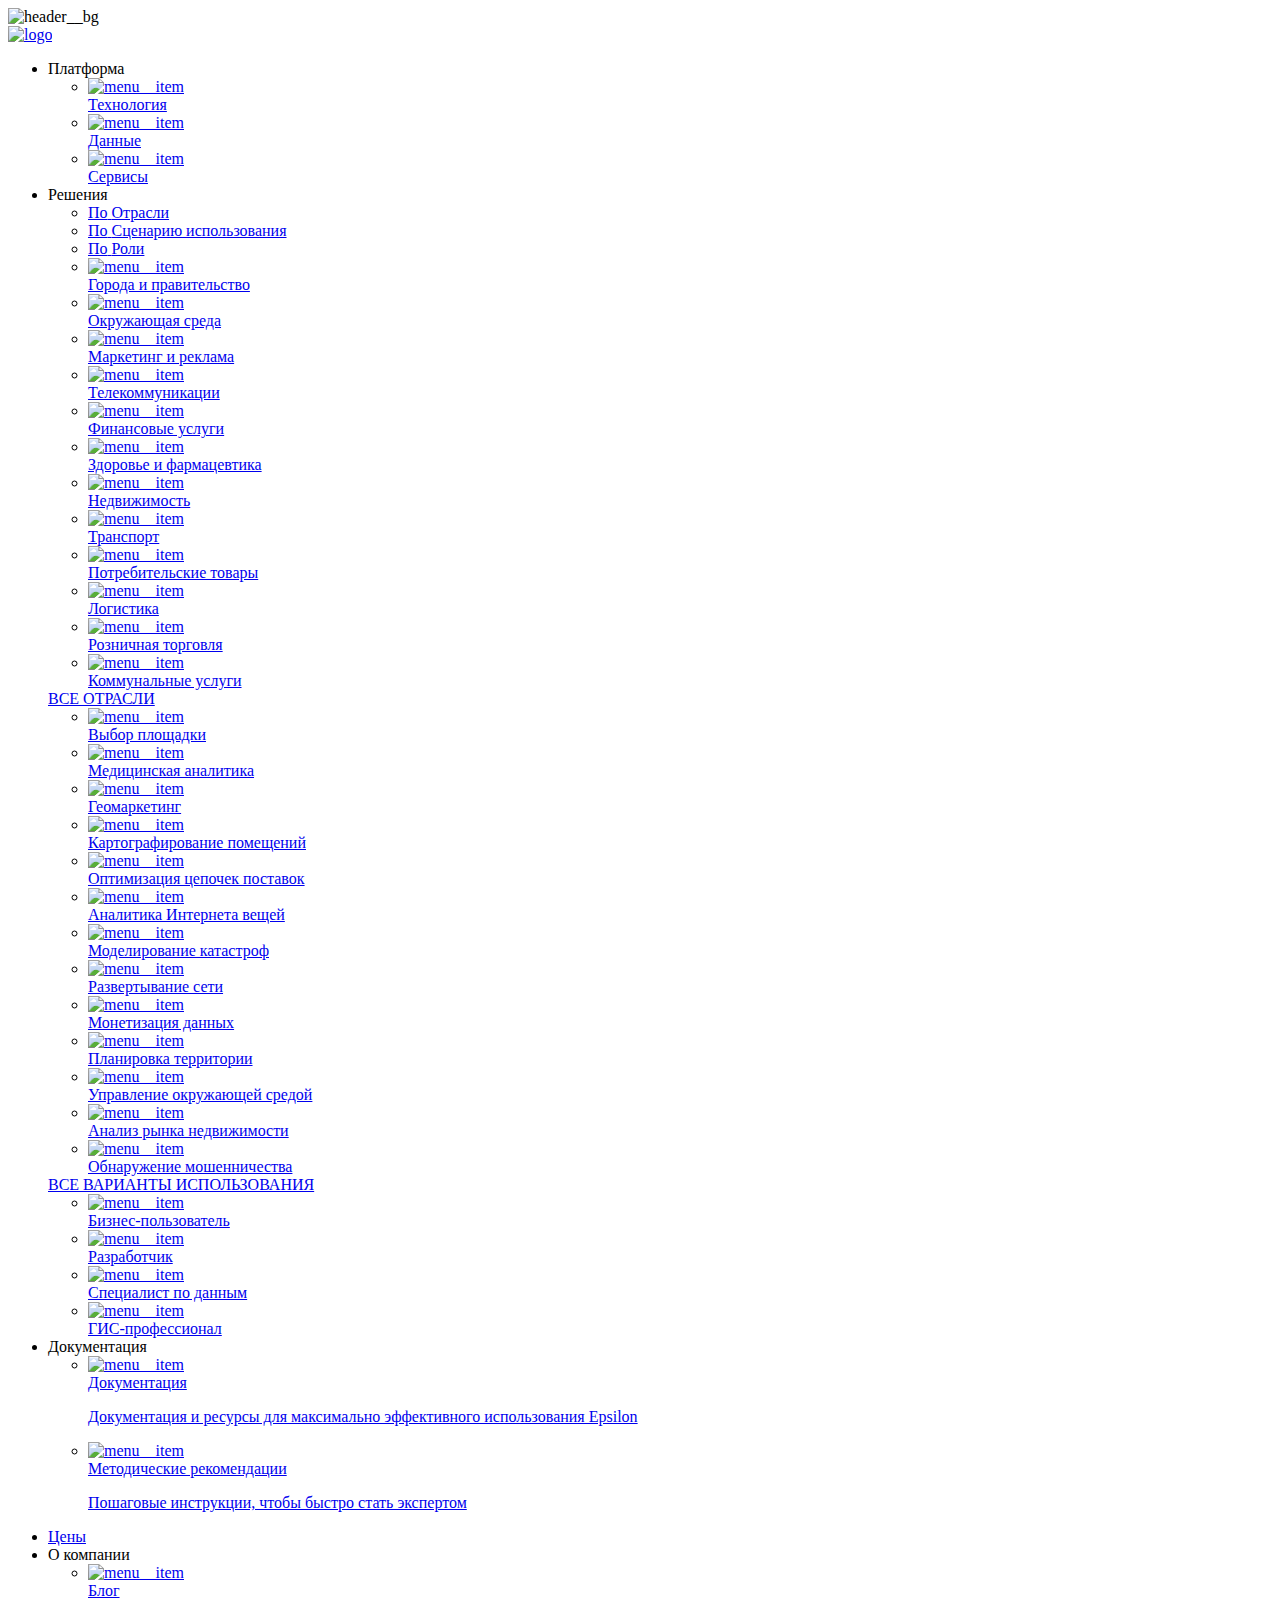
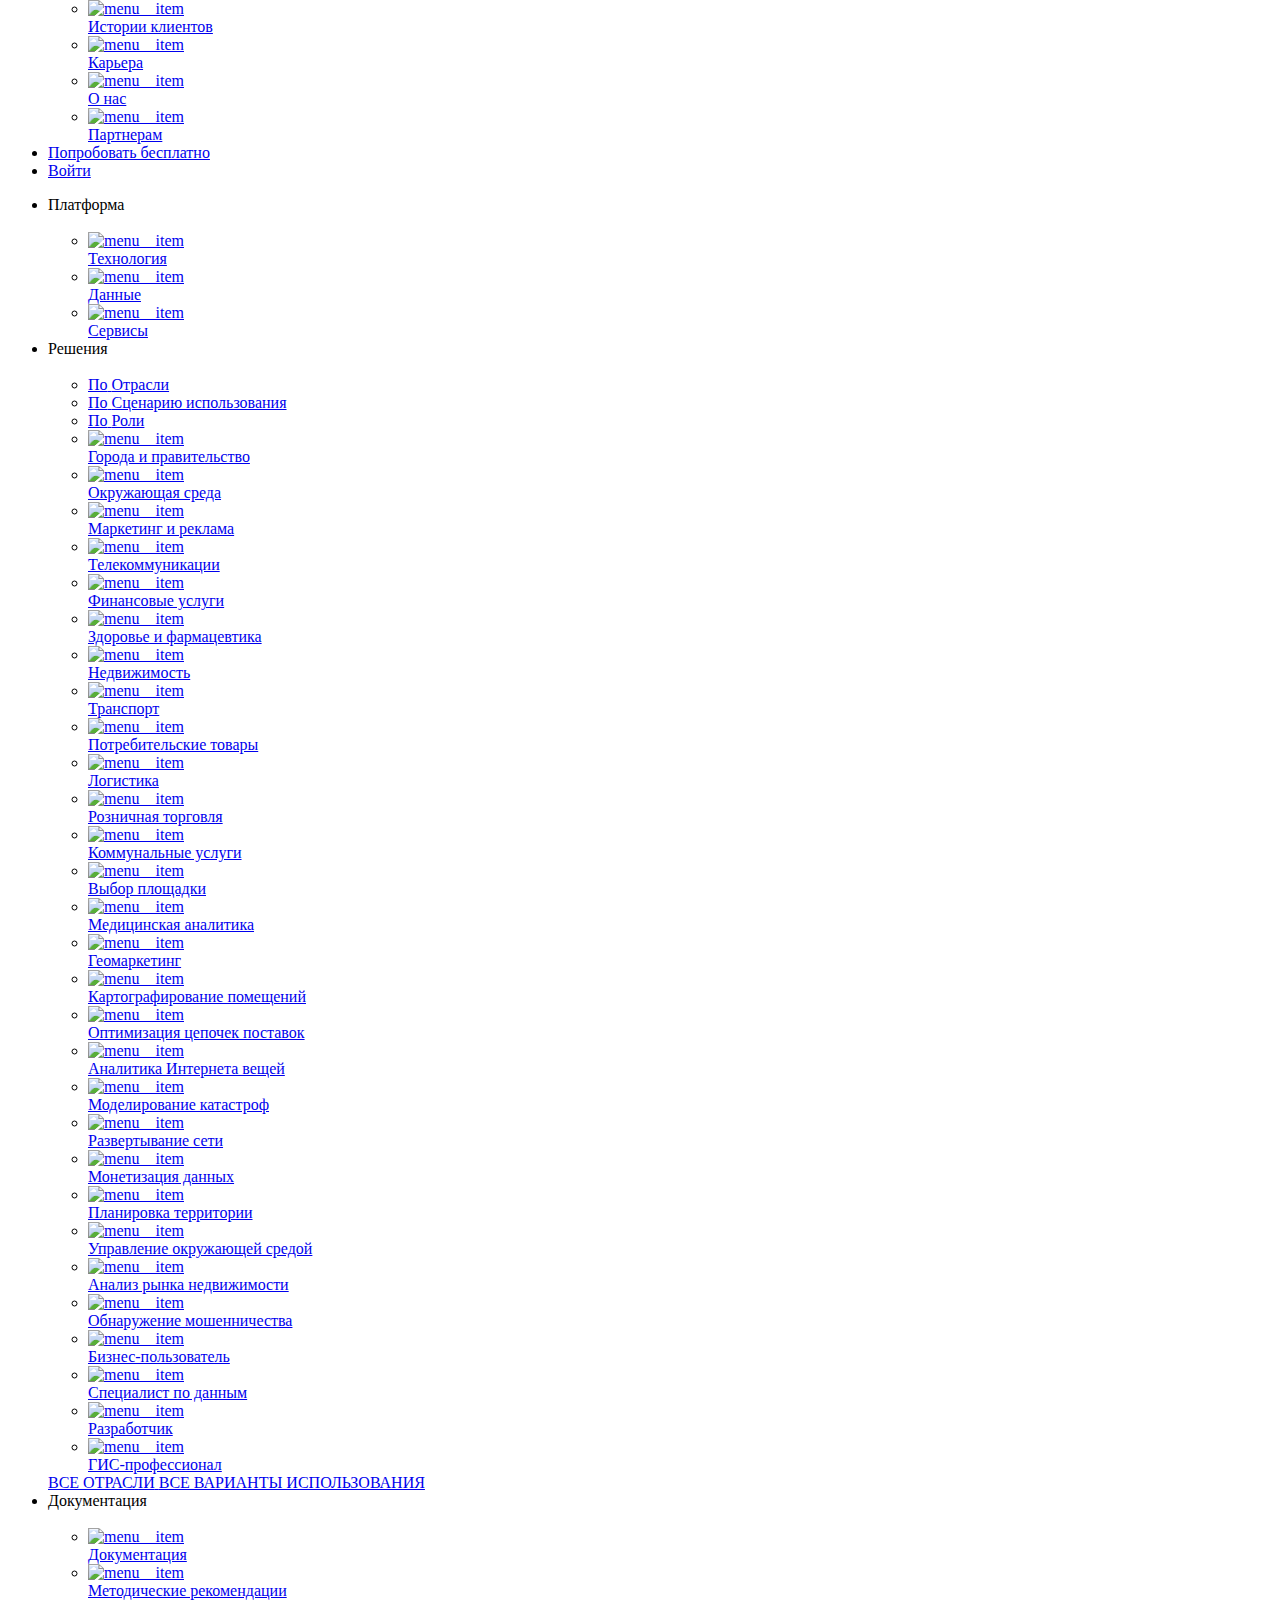
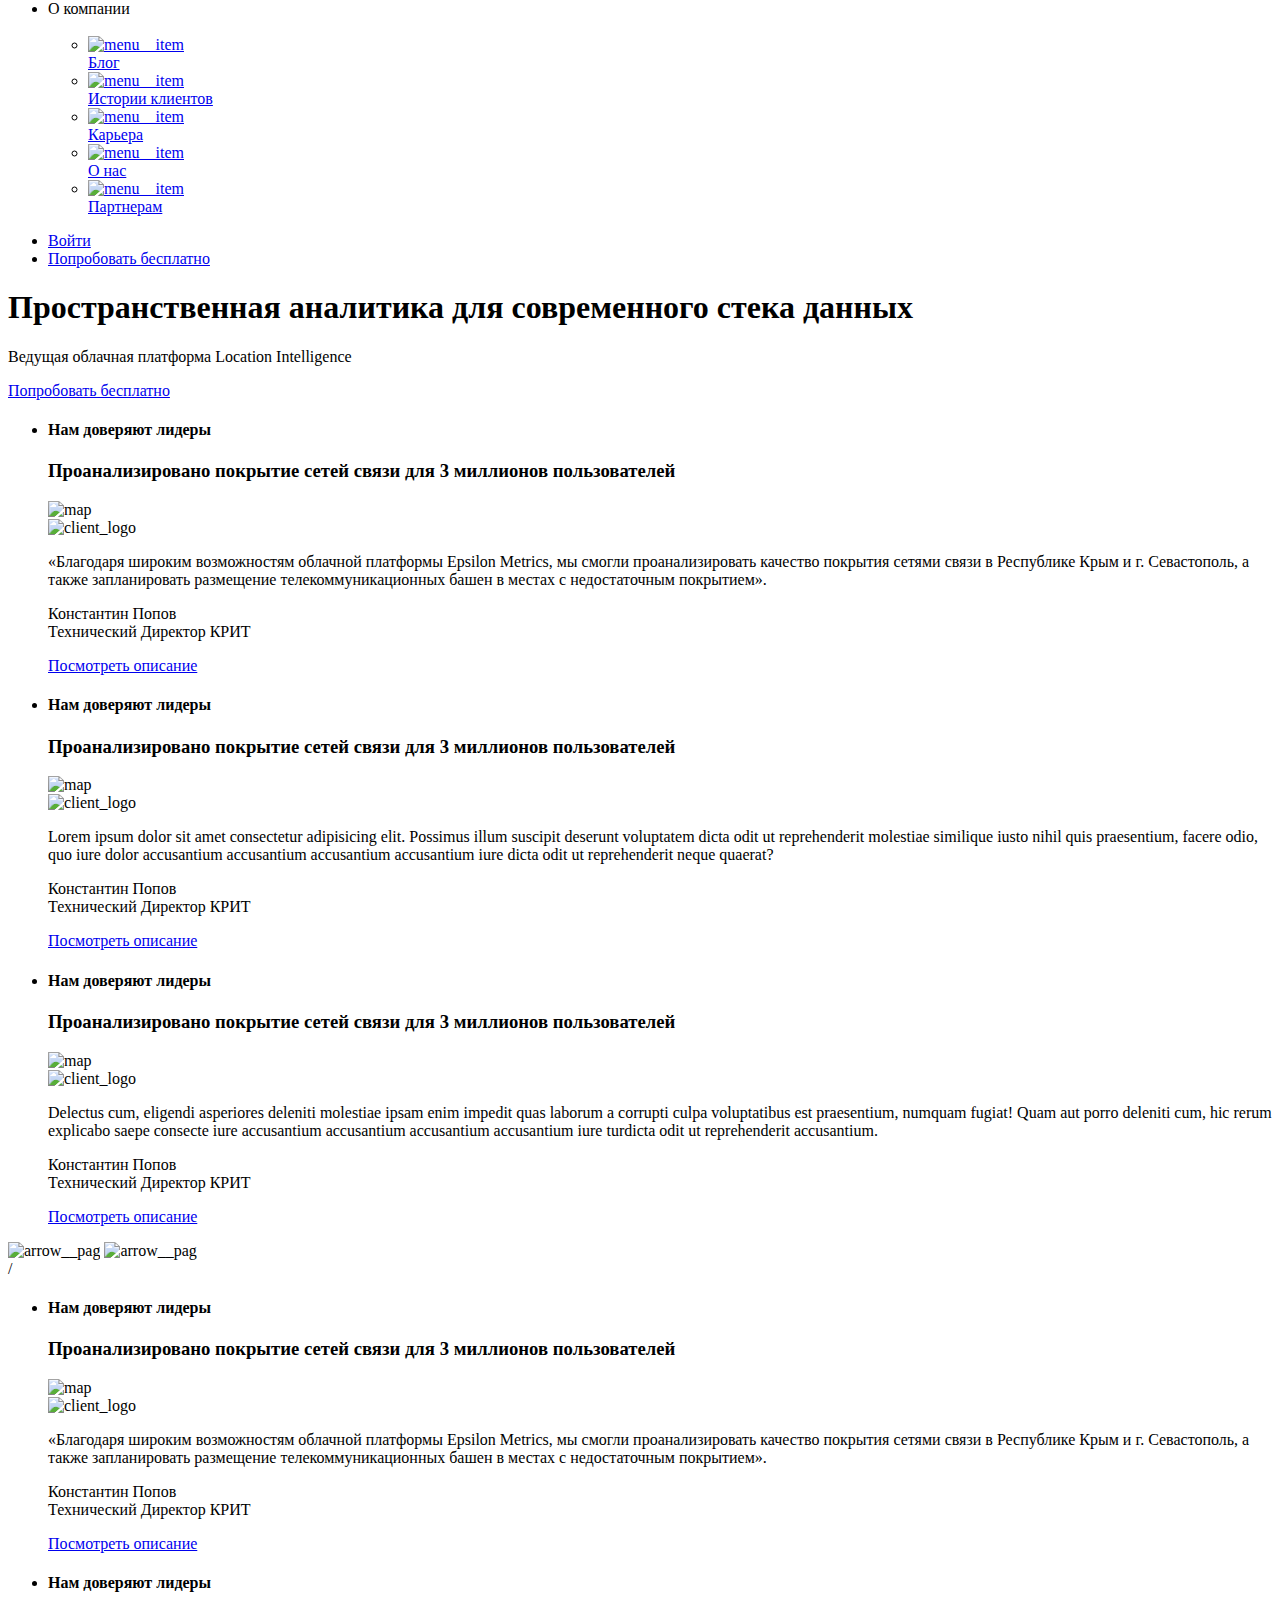
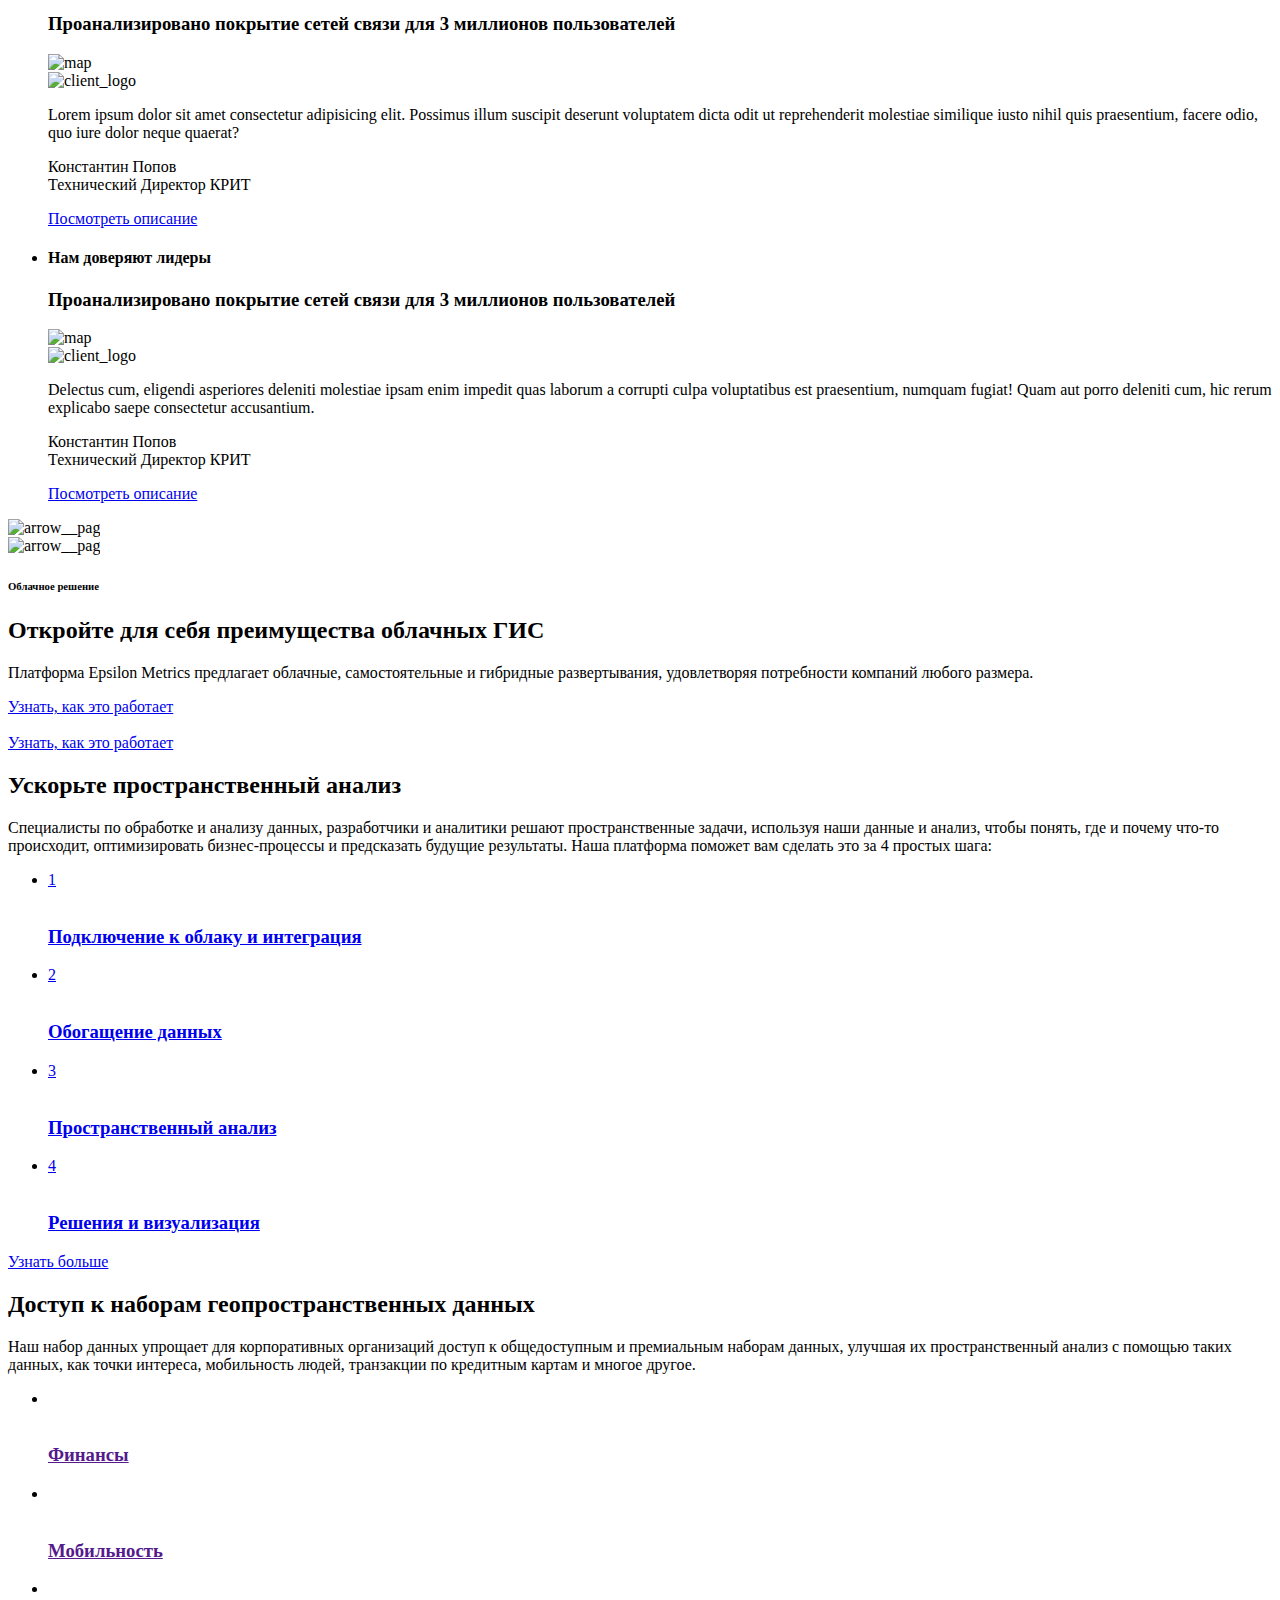
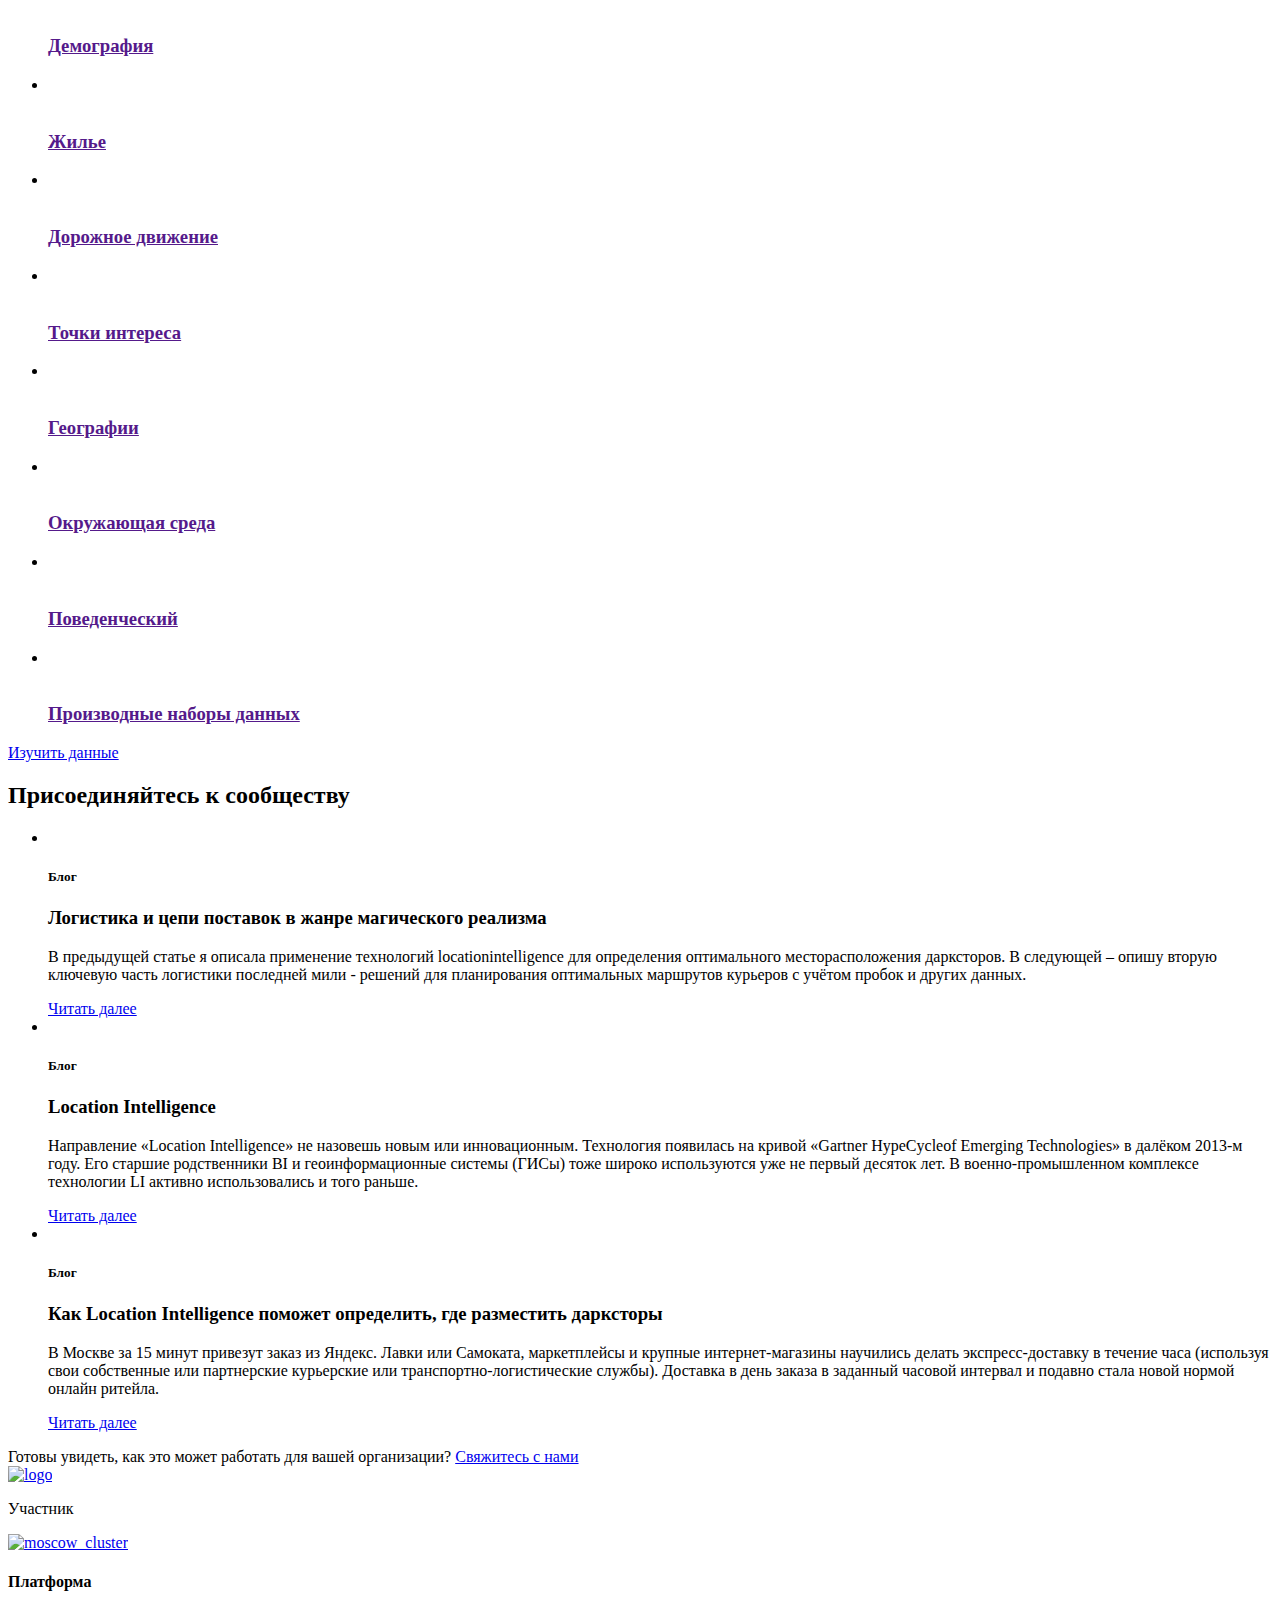
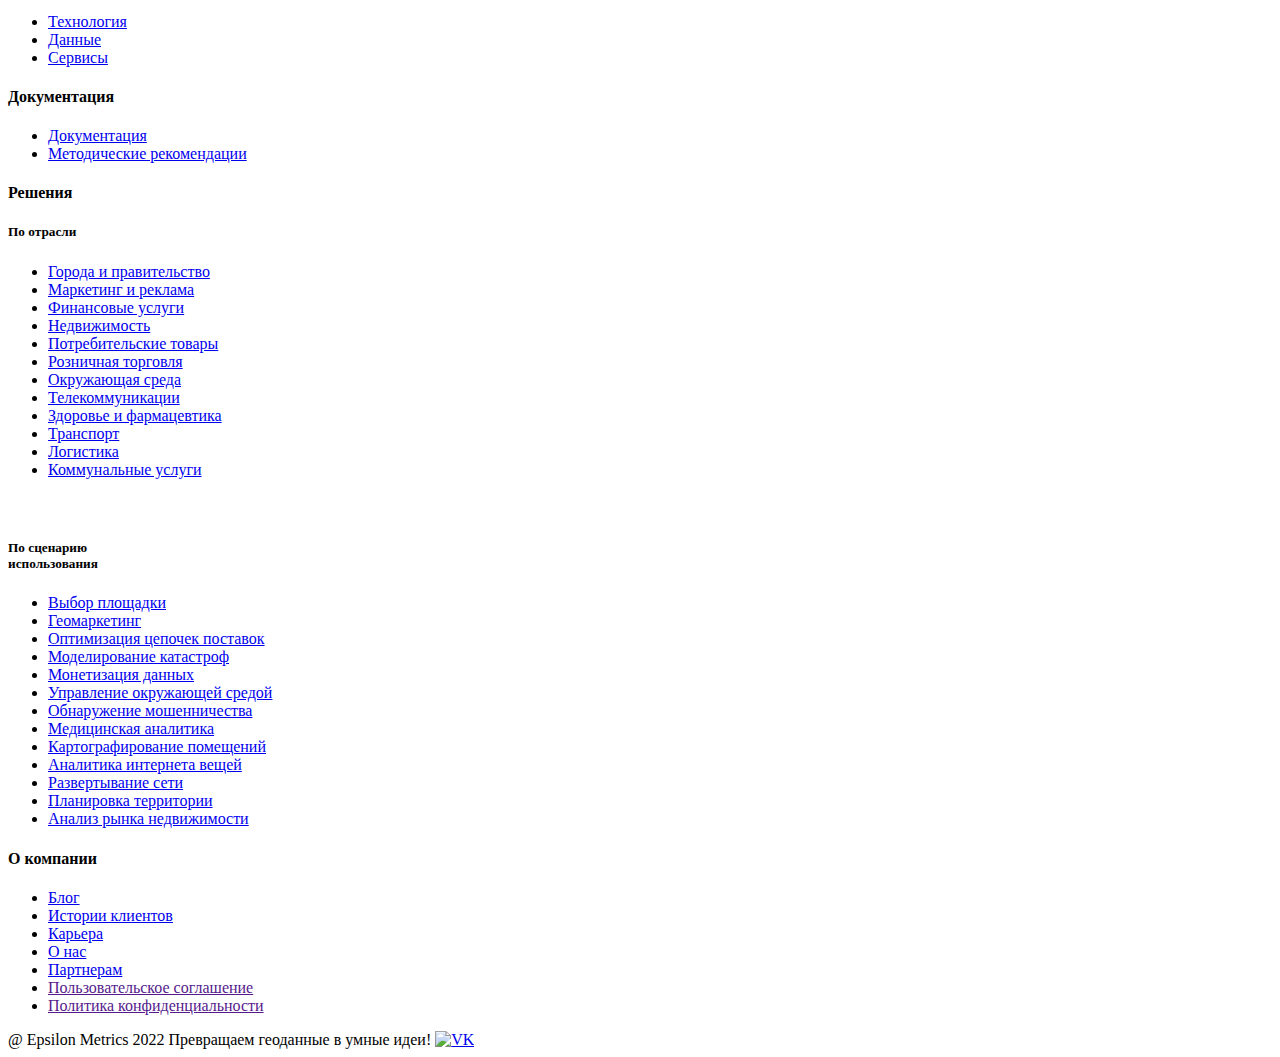
==== index.html @ 37640f3a "Add" ====
<!DOCTYPE html>
<html lang="en">

<head>
    <!-- Yandex.Metrika counter -->
    <script type="text/javascript" >
        (function(m,e,t,r,i,k,a){m[i]=m[i]||function(){(m[i].a=m[i].a||[]).push(arguments)};
        m[i].l=1*new Date();
        for (var j = 0; j < document.scripts.length; j++) {if (document.scripts[j].src === r) { return; }}
        k=e.createElement(t),a=e.getElementsByTagName(t)[0],k.async=1,k.src=r,a.parentNode.insertBefore(k,a)})
        (window, document, "script", "https://mc.yandex.ru/metrika/tag.js", "ym");
    
    ym(91078127, "init", {
            clickmap:true,
            trackLinks:true,
            accurateTrackBounce:true
        });
    </script>
    <noscript><div><img src="https://mc.yandex.ru/watch/91078127" style="position:absolute; left:-9999px;" alt="" /></div></noscript>
    <!-- /Yandex.Metrika counter -->
 
    <!-- Другие кодировки плохо поддерживаются или имеют дыры -->
    <meta charset="UTF-8">
    <!-- Режим работы Internet Explorer -->
    <meta http-equiv="X-UA-Compatible" content="IE=edge">
    <!-- Для мобилок -->
    <meta name="viewport" content="width=device-width, initial-scale=1.0">

    <!-- FONTs -->
    <link rel="preconnect" href="https://fonts.googleapis.com">
    <link rel="preconnect" href="https://fonts.gstatic.com" crossorigin>
    <link href="https://fonts.googleapis.com/css2?family=Montserrat:wght@300;400;500;700&family=Open+Sans:wght@400;600;700;800&display=swap" rel="stylesheet"> 

    <!-- META-ТЕГИ ДЛЯ ПОИСКОВИКОВ -->
    <meta name="description" content="" />
    <meta name="keywords" content="" />
    <meta name="robots" content="" />

    <!-- FAVICON -->
    <link rel="apple-touch-icon" sizes="152x152" href="./img/icons/favicon/apple-touch-icon.png">
    <link rel="icon" type="image/png" sizes="32x32" href="./img/icons/favicon/favicon-32x32.png">
    <link rel="icon" type="image/png" sizes="16x16" href="./img/icons/favicon/favicon-16x16.png">
    <link rel="manifest" href="./img/icons/favicon/site.webmanifest">
    <link rel="mask-icon" href="./img/icons/favicon/safari-pinned-tab.svg" color="#5bbad5">
    <link rel="shortcut icon" href="./img/icons/favicon/favicon.ico">
    <meta name="msapplication-TileColor" content="#da532c">
    <meta name="msapplication-config" content="./img/icons/favicon/browserconfig.xml">
    <meta name="theme-color" content="#ffffff">

    <!-- Стили -->
    <link rel="stylesheet" href="css/swiper-bundle.min.css">
    <link rel="stylesheet" href="css/main.css">

    <title>EpsilonMetrics превращает геоданные в умные идеи</title>
</head>

<body>

<!-------------- HEADER -------------->

<header class="header">
    <img class="header__bg" src="./img/header/bg.png" alt="header__bg">
    <!-- <video class="header__video" playsinline autoplay loop muted poster="./img/poster-video.png">
        <source src="./video/header_bg.mp4" type='video/mp4'>
        WARNING: Your browser does not support the video tag!
    </video> -->
    <div class="container">
        <!-- NAV -->
        <div class="header-nav">
            <a class="header-nav__logo" href="https://epsilonmetrics.ru/">
                <img src="./img/logo.png" alt="logo">
            </a>
            <nav class="header-nav__nav">
                <ul class="nav-list">
                    <li class="nav-item">
                        <span class="nav-item__text">Платформа</span>
                        <div class="navbar__dropdown">
                            <div class="dropdown__section">
                                <ul class="dropdown-list">
                                    <li class="dropdown-item">
                                      <a class="dropdown-item__link link_underline" href="https://epsilonmetrics.ru/platform/">
                                        <div class="dropdown-item__ico"> 
                                          <img src="./img/icons/menu/platform/techo.svg" alt="menu__item">
                                        </div> 
                                        <span class="dropdown-item__text"> Технология </span>
                                      </a> 
                                    </li>
                                    <li class="dropdown-item">
                                        <a class="dropdown-item__link link_underline" href="https://epsilonmetrics.ru/data-catalog/">
                                          <div class="dropdown-item__ico"> 
                                            <img src="./img/icons/menu/platform/data.svg" alt="menu__item">
                                          </div> 
                                          <span class="dropdown-item__text"> Данные </span>
                                        </a> 
                                      </li>
                                      <li class="dropdown-item">
                                        <a class="dropdown-item__link link_underline" href="https://epsilonmetrics.ru/services/">
                                          <div class="dropdown-item__ico"> 
                                            <img src="./img/icons/menu/platform/service.svg" alt="menu__item">
                                          </div> 
                                          <span class="dropdown-item__text"> Сервисы </span>
                                        </a> 
                                      </li>
                                </ul>
                            </div>
                        </div>
                    </li>
                    <li class="nav-item">
                        <span class="nav-item__text">Решения</span>
                        <div class="navbar__dropdown navbar__dropdown_flex">
                            <div class="dropdown__tab">
                                <ul class="tab__list">
                                    <li class="tab__item">
                                        <a class="tab__link active" href="#tab-industry" data-tab="tab-industry">
                                            <span>По</span>
                                            <span>Отрасли</span>
                                        </a>
                                    </li>
                                    <li class="tab__item">
                                        <a class="tab__link" href="#tab-use" data-tab="tab-use">
                                            <span>По</span>
                                            <span>Сценарию использования</span>
                                        </a>
                                    </li>
                                    <li class="tab__item">
                                        <a class="tab__link" href="#tab-role" data-tab="tab-role">
                                            <span>По</span>
                                            <span>Роли</span>
                                        </a>
                                    </li>
                                </ul>
                            </div>
                            <div class="dropdown__section dropdown__section_tab active" id="tab-industry">
                                <ul class="dropdown-list dropdown-list_flex">
                                    <li class="dropdown-item dropdown-item_flex">
                                      <a class="dropdown-item__link link_underline" href="https://epsilonmetrics.ru/industries/cities-government/">
                                        <div class="dropdown-item__ico"> 
                                          <img src="./img/icons/menu/solutions/industry/city.svg" alt="menu__item">
                                        </div> 
                                        <span class="dropdown-item__text"> Города и правительство </span>
                                      </a> 
                                    </li>
                                    <li class="dropdown-item dropdown-item_flex">
                                        <a class="dropdown-item__link link_underline" href="https://epsilonmetrics.ru/industries/environmental-and-natural-resources/">
                                          <div class="dropdown-item__ico"> 
                                            <img src="./img/icons/menu/solutions/industry/wood.svg" alt="menu__item">
                                          </div> 
                                          <span class="dropdown-item__text"> Окружающая среда </span>
                                        </a> 
                                    </li>
                                    <li class="dropdown-item dropdown-item_flex">
                                        <a class="dropdown-item__link link_underline" href="https://epsilonmetrics.ru/industries/marketing-and-advertising/">
                                            <div class="dropdown-item__ico"> 
                                                <img src="./img/icons/menu/solutions/industry/marketing.svg" alt="menu__item">
                                            </div> 
                                            <span class="dropdown-item__text"> Маркетинг и реклама </span>
                                        </a> 
                                    </li>
                                    <li class="dropdown-item dropdown-item_flex">
                                        <a class="dropdown-item__link link_underline" href="https://epsilonmetrics.ru/industries/telecommunications/">
                                            <div class="dropdown-item__ico"> 
                                                <img src="./img/icons/menu/solutions/industry/tele.svg" alt="menu__item">
                                            </div> 
                                            <span class="dropdown-item__text"> Телекоммуникации </span>
                                        </a> 
                                    </li>
                                    <li class="dropdown-item dropdown-item_flex">
                                        <a class="dropdown-item__link link_underline" href="https://epsilonmetrics.ru/industries/financial-services/">
                                            <div class="dropdown-item__ico"> 
                                                <img src="./img/icons/menu/solutions/industry/money.svg" alt="menu__item">
                                            </div> 
                                            <span class="dropdown-item__text"> Финансовые услуги </span>
                                        </a> 
                                    </li>
                                    <li class="dropdown-item dropdown-item_flex">
                                        <a class="dropdown-item__link link_underline" href="https://epsilonmetrics.ru/industries/healthcare-and-pharma/">
                                            <div class="dropdown-item__ico"> 
                                                <img src="./img/icons/menu/solutions/industry/health.svg" alt="menu__item">
                                            </div> 
                                            <span class="dropdown-item__text"> Здоровье и фармацевтика </span>
                                        </a> 
                                    </li>
                                    <li class="dropdown-item dropdown-item_flex">
                                        <a class="dropdown-item__link link_underline" href="https://epsilonmetrics.ru/industries/real-estate/">
                                          <div class="dropdown-item__ico"> 
                                            <img src="./img/icons/menu/solutions/industry/house.svg" alt="menu__item">
                                          </div> 
                                          <span class="dropdown-item__text"> Недвижимость </span>
                                        </a> 
                                    </li>
                                    <li class="dropdown-item dropdown-item_flex">
                                        <a class="dropdown-item__link link_underline" href="https://epsilonmetrics.ru/industries/transport/">
                                          <div class="dropdown-item__ico"> 
                                            <img src="./img/icons/menu/solutions/industry/car.svg" alt="menu__item">
                                          </div> 
                                          <span class="dropdown-item__text"> Транспорт </span>
                                        </a> 
                                    </li>
                                    <li class="dropdown-item dropdown-item_flex">
                                        <a class="dropdown-item__link link_underline" href="https://epsilonmetrics.ru/industries/consumer-goods/">
                                            <div class="dropdown-item__ico"> 
                                                <img src="./img/icons/menu/solutions/industry/cart.svg" alt="menu__item">
                                            </div> 
                                            <span class="dropdown-item__text"> Потребительские товары </span>
                                        </a> 
                                    </li>
                                    <li class="dropdown-item dropdown-item_flex">
                                        <a class="dropdown-item__link link_underline" href="https://epsilonmetrics.ru/industries/logistics/">
                                            <div class="dropdown-item__ico"> 
                                                <img src="./img/icons/menu/solutions/industry/location.svg" alt="menu__item">
                                            </div> 
                                            <span class="dropdown-item__text"> Логистика </span>
                                        </a> 
                                    </li>
                                    <li class="dropdown-item dropdown-item_flex">
                                        <a class="dropdown-item__link link_underline" href="https://epsilonmetrics.ru/industries/retail/">
                                            <div class="dropdown-item__ico"> 
                                                <img src="./img/icons/menu/solutions/industry/trading.svg" alt="menu__item">
                                            </div> 
                                            <span class="dropdown-item__text"> Розничная торговля </span>
                                        </a> 
                                    </li>
                                    <li class="dropdown-item dropdown-item_flex">
                                        <a class="dropdown-item__link link_underline" href="https://epsilonmetrics.ru/industries/utilities/">
                                            <div class="dropdown-item__ico"> 
                                                <img src="./img/icons/menu/solutions/industry/pay.svg" alt="menu__item">
                                            </div> 
                                            <span class="dropdown-item__text"> Коммунальные услуги </span>
                                        </a> 
                                    </li>
                                </ul>
                                <a class="btn_tab btn" href="https://epsilonmetrics.ru/industries/">
                                    <span>ВСЕ ОТРАСЛИ</span>
                                </a>
                            </div>
                            <div class="dropdown__section dropdown__section_tab" id="tab-use">
                                <ul class="dropdown-list dropdown-list_flex">
                                    <li class="dropdown-item dropdown-item_flex">
                                      <a class="dropdown-item__link link_underline" href="https://epsilonmetrics.ru/solutions/site-selection/">
                                        <div class="dropdown-item__ico"> 
                                          <img src="./img/icons/menu/solutions/use/map_location.svg" alt="menu__item">
                                        </div> 
                                        <span class="dropdown-item__text"> Выбор площадки </span>
                                      </a> 
                                    </li>
                                    <li class="dropdown-item dropdown-item_flex">
                                        <a class="dropdown-item__link link_underline" href="https://epsilonmetrics.ru/solutions/healthcare-analytics/">
                                          <div class="dropdown-item__ico"> 
                                            <img src="./img/icons/menu/solutions/use/med.svg" alt="menu__item">
                                          </div> 
                                          <span class="dropdown-item__text"> Медицинская аналитика </span>
                                        </a> 
                                    </li>
                                    <li class="dropdown-item dropdown-item_flex">
                                        <a class="dropdown-item__link link_underline" href="https://epsilonmetrics.ru/solutions/geomarketing/">
                                            <div class="dropdown-item__ico"> 
                                                <img src="./img/icons/menu/solutions/use/location_arrow.svg" alt="menu__item">
                                            </div> 
                                            <span class="dropdown-item__text"> Геомаркетинг </span>
                                        </a> 
                                    </li>
                                    <li class="dropdown-item dropdown-item_flex">
                                        <a class="dropdown-item__link link_underline" href="https://epsilonmetrics.ru/solutions/indoor-mapping/">
                                            <div class="dropdown-item__ico"> 
                                                <img src="./img/icons/menu/solutions/use/card.svg" alt="menu__item">
                                            </div> 
                                            <span class="dropdown-item__text"> Картографирование помещений </span>
                                        </a> 
                                    </li>
                                    <li class="dropdown-item dropdown-item_flex">
                                        <a class="dropdown-item__link link_underline" href="https://epsilonmetrics.ru/solutions/supply-chain-optimization/">
                                            <div class="dropdown-item__ico"> 
                                                <img src="./img/icons/menu/solutions/use/document.svg" alt="menu__item">
                                            </div> 
                                            <span class="dropdown-item__text"> Оптимизация цепочек поставок </span>
                                        </a> 
                                    </li>
                                    <li class="dropdown-item dropdown-item_flex">
                                        <a class="dropdown-item__link link_underline" href="https://epsilonmetrics.ru/solutions/iot-analytics/">
                                            <div class="dropdown-item__ico"> 
                                                <img src="./img/icons/menu/solutions/use/analytics.svg" alt="menu__item">
                                            </div> 
                                            <span class="dropdown-item__text"> Аналитика Интернета вещей </span>
                                        </a> 
                                    </li>
                                    <li class="dropdown-item dropdown-item_flex">
                                        <a class="dropdown-item__link link_underline" href="https://epsilonmetrics.ru/solutions/catastrophe-modeling/">
                                          <div class="dropdown-item__ico"> 
                                            <img src="./img/icons/menu/solutions/use/model.svg" alt="menu__item">
                                          </div> 
                                          <span class="dropdown-item__text"> Моделирование катастроф </span>
                                        </a> 
                                    </li>
                                    <li class="dropdown-item dropdown-item_flex">
                                        <a class="dropdown-item__link link_underline" href="https://epsilonmetrics.ru/solutions/network-deployment/">
                                          <div class="dropdown-item__ico"> 
                                            <img src="./img/icons/menu/solutions/use/content-network.svg" alt="menu__item">
                                          </div> 
                                          <span class="dropdown-item__text"> Развертывание сети </span>
                                        </a> 
                                    </li>
                                    <li class="dropdown-item dropdown-item_flex">
                                        <a class="dropdown-item__link link_underline" href="https://epsilonmetrics.ru/solutions/data-monetization/">
                                            <div class="dropdown-item__ico"> 
                                                <img src="./img/icons/menu/solutions/use/data.svg" alt="menu__item">
                                            </div> 
                                            <span class="dropdown-item__text"> Монетизация данных </span>
                                        </a> 
                                    </li>
                                    <li class="dropdown-item dropdown-item_flex">
                                        <a class="dropdown-item__link link_underline" href="https://epsilonmetrics.ru/solutions/territory-planning/">
                                            <div class="dropdown-item__ico"> 
                                                <img src="./img/icons/menu/solutions/use/plan.svg" alt="menu__item">
                                            </div> 
                                            <span class="dropdown-item__text"> Планировка территории </span>
                                        </a> 
                                    </li>
                                    <li class="dropdown-item dropdown-item_flex">
                                        <a class="dropdown-item__link link_underline" href="https://epsilonmetrics.ru/solutions/environmental-management/">
                                            <div class="dropdown-item__ico"> 
                                                <img src="./img/icons/menu/solutions/use/wood.svg" alt="menu__item">
                                            </div> 
                                            <span class="dropdown-item__text"> Управление окружающей средой </span>
                                        </a> 
                                    </li>
                                    <li class="dropdown-item dropdown-item_flex">
                                        <a class="dropdown-item__link link_underline" href="https://epsilonmetrics.ru/solutions/real-estate-market-analysis/">
                                            <div class="dropdown-item__ico"> 
                                                <img src="./img/icons/menu/solutions/use/building.svg" alt="menu__item">
                                            </div> 
                                            <span class="dropdown-item__text"> Анализ рынка недвижимости  </span>
                                        </a> 
                                    </li>
                                    <li class="dropdown-item dropdown-item_flex">
                                        <a class="dropdown-item__link link_underline" href="https://epsilonmetrics.ru/solutions/fraud-detection /">
                                            <div class="dropdown-item__ico"> 
                                                <img src="./img/icons/menu/solutions/use/mask.svg" alt="menu__item">
                                            </div> 
                                            <span class="dropdown-item__text"> Обнаружение мошенничества </span>
                                        </a> 
                                    </li>
                                </ul>
                                <a class="btn_tab btn" href="https://epsilonmetrics.ru/solutions/">
                                    <span>ВСЕ ВАРИАНТЫ ИСПОЛЬЗОВАНИЯ</span>
                                </a>
                            </div>
                            <div class="dropdown__section dropdown__section_tab" id="tab-role">
                                <ul class="dropdown-list dropdown-list_flex">
                                    <li class="dropdown-item dropdown-item_flex">
                                      <a class="dropdown-item__link link_underline" href="https://epsilonmetrics.ru/solutions/">
                                        <div class="dropdown-item__ico"> 
                                          <img src="./img/icons/menu/solutions/role/user-check.svg" alt="menu__item">
                                        </div> 
                                        <span class="dropdown-item__text"> Бизнес-пользователь </span>
                                      </a> 
                                    </li>
                                    <li class="dropdown-item dropdown-item_flex">
                                      <a class="dropdown-item__link link_underline" href="https://epsilonmetrics.ru/solutions/developer/">
                                        <div class="dropdown-item__ico"> 
                                          <img src="./img/icons/menu/solutions/role/array.svg" alt="menu__item">
                                        </div> 
                                        <span class="dropdown-item__text"> Разработчик </span>
                                      </a> 
                                    </li>
                                    <li class="dropdown-item dropdown-item_flex">
                                        <a class="dropdown-item__link link_underline" href="https://epsilonmetrics.ru/solutions/data-science/">
                                          <div class="dropdown-item__ico"> 
                                            <img src="./img/icons/menu/solutions/role/data-table.svg" alt="menu__item">
                                          </div> 
                                          <span class="dropdown-item__text"> Специалист по данным </span>
                                        </a> 
                                      </li>
                                      <li class="dropdown-item dropdown-item_flex">
                                        <a class="dropdown-item__link link_underline" href="https://epsilonmetrics.ru/solutions/gis-software/">
                                          <div class="dropdown-item__ico"> 
                                            <img src="./img/icons/menu/solutions/role/world.svg" alt="menu__item">
                                          </div> 
                                          <span class="dropdown-item__text"> ГИС-профессионал </span>
                                        </a> 
                                      </li>
                                </ul>
                            </div>
                        </div>
                    </li>
                    <li class="nav-item">
                        <span class="nav-item__text">Документация</span>
                        <div class="navbar__dropdown">
                            <div class="dropdown__section dropdown__section_pr-small">
                                <ul class="dropdown-list">
                                    <li class="dropdown-item">
                                      <a class="dropdown-item__link link_underline" href="https://docs.epsilonmetrics.ru/">
                                        <div class="dropdown-item__ico"> 
                                          <img src="./img/icons/menu/document/document.svg" alt="menu__item">
                                        </div>
                                        <div class="dropdown-item__text-wrapper">
                                            <span class="dropdown-item__text"> Документация </span>
                                            <p class="dropdown-item__description">Документация и ресурсы для максимально эффективного использования Epsilon</p>
                                        </div>
                                      </a> 
                                    </li>
                                    <li class="dropdown-item">
                                        <a class="dropdown-item__link link_underline" href="https://docs.epsilonmetrics.ru/tutorials/">
                                            <div class="dropdown-item__ico"> 
                                                <img src="./img/icons/menu/document/metod.svg" alt="menu__item">
                                            </div>
                                            <div class="dropdown-item__text-wrapper">
                                                <span class="dropdown-item__text"> Методические рекомендации </span>
                                                <p class="dropdown-item__description">Пошаговые инструкции, чтобы быстро стать экспертом</p>
                                            </div>
                                        </a> 
                                    </li>
                                </ul>
                            </div>
                        </div>
                    </li>
                    <li class="nav-item nav-item_empty">
                        <a class="dropdown-item__link link_underline link_underline_main" href="https://epsilonmetrics.ru/pricing/">
                            <span class="dropdown-item__text"> Цены </span>
                        </a>
                    </li>
                    <li class="nav-item">
                        <span class="nav-item__text">О компании</span>
                        <div class="navbar__dropdown">
                            <div class="dropdown__section">
                                <ul class="dropdown-list">
                                    <li class="dropdown-item">
                                      <a class="dropdown-item__link link_underline" href="https://epsilonmetrics.ru/blog/">
                                        <div class="dropdown-item__ico"> 
                                          <img src="./img/icons/menu/company/blog.svg" alt="menu__item">
                                        </div> 
                                        <span class="dropdown-item__text"> Блог </span>
                                      </a> 
                                    </li>
                                    <li class="dropdown-item">
                                        <a class="dropdown-item__link link_underline" href="https://epsilonmetrics.ru/customer-stories/">
                                            <div class="dropdown-item__ico"> 
                                                <img src="./img/icons/menu/company/stories.svg" alt="menu__item">
                                            </div> 
                                            <span class="dropdown-item__text"> Истории клиентов </span>
                                        </a> 
                                    </li>
                                    <li class="dropdown-item">
                                        <a class="dropdown-item__link link_underline" href="https://epsilonmetrics.ru/careers/">
                                            <div class="dropdown-item__ico"> 
                                                <img src="./img/icons/menu/company/career.svg" alt="menu__item">
                                            </div> 
                                            <span class="dropdown-item__text"> Карьера </span>
                                        </a> 
                                    </li>
                                    <li class="dropdown-item">
                                        <a class="dropdown-item__link link_underline" href="https://epsilonmetrics.ru/about-us/">
                                            <div class="dropdown-item__ico"> 
                                                <img src="./img/icons/menu/company/us.svg" alt="menu__item">
                                            </div> 
                                            <span class="dropdown-item__text"> О нас </span>
                                        </a> 
                                    </li>
                                    <li class="dropdown-item">
                                        <a class="dropdown-item__link link_underline" href="https://epsilonmetrics.ru/partners/">
                                            <div class="dropdown-item__ico"> 
                                                <img src="./img/icons/menu/company/partners.svg" alt="menu__item">
                                            </div> 
                                            <span class="dropdown-item__text"> Партнерам </span>
                                        </a> 
                                    </li>
                                </ul>
                            </div>
                        </div>
                    </li>
                    <li class="nav-item nav-item_empty">
                        <a class="btn header-nav__btn header-nav__btn_small header-nav__btn_orange" href="https://maps.epsilonmetrics.ru/signup/">
                            <span>Попробовать бесплатно</span>
                        </a>
                    </li>
                    <li class="nav-item nav-item_empty">
                        <a class="btn header-nav__btn header-nav__btn_small" href="https://maps.epsilonmetrics.ru">
                            <span>Войти</span>
                        </a>
                    </li>
                </ul>
            </nav>
            <!--********************************************************************** BURGER -->
            <div class="burger">
                <span class="burger__line"></span>
            </div>
            <div class="mobile__wrapper">
                <nav class="mobile">
                    <ul class="mobile__list">
                        <li class="mobile__item">
                            <div class="mobile-item__wrapper">
                                <div class="mobile-item__select">
                                    <span class="mobile-item__title">Платформа</span>
                                    <div class="mobile-item__arrow">
                                        <img src="./img/icons/arrow_select.svg" alt="">
                                    </div>
                                </div>
                                <div class="mobile-item__collaps">
                                    <ul class="mobile-item__list">
                                        <li class="dropdown-item">
                                            <a class="dropdown-item__link link_underline mobile__link" href="https://epsilonmetrics.ru/platform/">
                                              <div class="dropdown-item__ico"> 
                                                <img src="./img/icons/menu/platform/techo.svg" alt="menu__item">
                                              </div> 
                                              <span class="dropdown-item__text"> Технология </span>
                                            </a> 
                                        </li>
                                        <li class="dropdown-item">
                                            <a class="dropdown-item__link link_underline mobile__link" href="https://epsilonmetrics.ru/data-catalog/ ">
                                              <div class="dropdown-item__ico"> 
                                                <img src="./img/icons/menu/platform/data.svg" alt="menu__item">
                                              </div> 
                                              <span class="dropdown-item__text"> Данные </span>
                                            </a> 
                                          </li>
                                          <li class="dropdown-item">
                                            <a class="dropdown-item__link link_underline mobile__link" href="https://epsilonmetrics.ru/services/">
                                              <div class="dropdown-item__ico"> 
                                                <img src="./img/icons/menu/platform/service.svg" alt="menu__item">
                                              </div> 
                                              <span class="dropdown-item__text"> Сервисы </span>
                                            </a> 
                                          </li>
                                    </ul>
                                </div>
                            </div>
                        </li>
                        <li class="mobile__item">
                            <div class="mobile-item__wrapper">
                                <div class="mobile-item__select">
                                    <span class="mobile-item__title">Решения</span>
                                    <div class="mobile-item__arrow">
                                        <img src="./img/icons/arrow_select.svg" alt="">
                                    </div>
                                </div>
                                <div class="swiper-3 mobile-item__collaps">
                                    <div class="dropdown__tab">
                                        <ul class="tab__list swiper-pagination">
                                            <li class="tab__item">
                                                <a class="tab__link active" href="#tab-industry-mobile" data-tab="tab-industry-mobile">
                                                    <span>По</span>
                                                    <span>Отрасли</span>
                                                </a>
                                            </li>
                                            <li class="tab__item">
                                                <a class="tab__link" href="#tab-use-mobile" data-tab="tab-use-mobile">
                                                    <span>По</span>
                                                    <span>Сценарию использования</span>
                                                </a>
                                            </li>
                                            <li class="tab__item">
                                                <a class="tab__link" href="#tab-role-mobile" data-tab="tab-role-mobile">
                                                    <span>По</span>
                                                    <span>Роли</span>
                                                </a>
                                            </li>
                                        </ul>
                                    </div>
                                    <div class="swiper-wrapper dropdown__section_mobile">
                                        <ul class="swiper-slide dropdown-list dropdown-list_flex" id="tab-industry-mobile">
                                            <li class="dropdown-item dropdown-item_flex">
                                              <a class="dropdown-item__link link_underline" href="https://epsilonmetrics.ru/industries/cities-government/">
                                                <div class="dropdown-item__ico"> 
                                                  <img src="./img/icons/menu/solutions/industry/city.svg" alt="menu__item">
                                                </div> 
                                                <span class="dropdown-item__text"> Города и правительство </span>
                                              </a> 
                                            </li>
                                            <li class="dropdown-item dropdown-item_flex">
                                                <a class="dropdown-item__link link_underline" href="https://epsilonmetrics.ru/industries/environmental-and-natural-resources/">
                                                  <div class="dropdown-item__ico"> 
                                                    <img src="./img/icons/menu/solutions/industry/wood.svg" alt="menu__item">
                                                  </div> 
                                                  <span class="dropdown-item__text"> Окружающая среда </span>
                                                </a> 
                                            </li>
                                            <li class="dropdown-item dropdown-item_flex">
                                                <a class="dropdown-item__link link_underline" href="https://epsilonmetrics.ru/industries/marketing-and-advertising/">
                                                    <div class="dropdown-item__ico"> 
                                                        <img src="./img/icons/menu/solutions/industry/marketing.svg" alt="menu__item">
                                                    </div> 
                                                    <span class="dropdown-item__text"> Маркетинг и реклама </span>
                                                </a> 
                                            </li>
                                            <li class="dropdown-item dropdown-item_flex">
                                                <a class="dropdown-item__link link_underline" href="https://epsilonmetrics.ru/industries/telecommunications/">
                                                    <div class="dropdown-item__ico"> 
                                                        <img src="./img/icons/menu/solutions/industry/tele.svg" alt="menu__item">
                                                    </div> 
                                                    <span class="dropdown-item__text"> Телекоммуникации </span>
                                                </a> 
                                            </li>
                                            <li class="dropdown-item dropdown-item_flex">
                                                <a class="dropdown-item__link link_underline" href="https://epsilonmetrics.ru/industries/financial-services/">
                                                    <div class="dropdown-item__ico"> 
                                                        <img src="./img/icons/menu/solutions/industry/money.svg" alt="menu__item">
                                                    </div> 
                                                    <span class="dropdown-item__text"> Финансовые услуги </span>
                                                </a> 
                                            </li>
                                            <li class="dropdown-item dropdown-item_flex">
                                                <a class="dropdown-item__link link_underline" href="https://epsilonmetrics.ru/industries/healthcare-and-pharma/">
                                                    <div class="dropdown-item__ico"> 
                                                        <img src="./img/icons/menu/solutions/industry/health.svg" alt="menu__item">
                                                    </div> 
                                                    <span class="dropdown-item__text"> Здоровье и фармацевтика </span>
                                                </a> 
                                            </li>
                                            <li class="dropdown-item dropdown-item_flex">
                                                <a class="dropdown-item__link link_underline" href="https://epsilonmetrics.ru/industries/real-estate/">
                                                  <div class="dropdown-item__ico"> 
                                                    <img src="./img/icons/menu/solutions/industry/house.svg" alt="menu__item">
                                                  </div> 
                                                  <span class="dropdown-item__text"> Недвижимость </span>
                                                </a> 
                                            </li>
                                            <li class="dropdown-item dropdown-item_flex">
                                                <a class="dropdown-item__link link_underline" href="https://epsilonmetrics.ru/industries/transport/">
                                                  <div class="dropdown-item__ico"> 
                                                    <img src="./img/icons/menu/solutions/industry/car.svg" alt="menu__item">
                                                  </div> 
                                                  <span class="dropdown-item__text"> Транспорт </span>
                                                </a> 
                                            </li>
                                            <li class="dropdown-item dropdown-item_flex">
                                                <a class="dropdown-item__link link_underline" href="https://epsilonmetrics.ru/industries/consumer-goods/">
                                                    <div class="dropdown-item__ico"> 
                                                        <img src="./img/icons/menu/solutions/industry/cart.svg" alt="menu__item">
                                                    </div> 
                                                    <span class="dropdown-item__text"> Потребительские товары </span>
                                                </a> 
                                            </li>
                                            <li class="dropdown-item dropdown-item_flex">
                                                <a class="dropdown-item__link link_underline" href="https://epsilonmetrics.ru/industries/logistics/">
                                                    <div class="dropdown-item__ico"> 
                                                        <img src="./img/icons/menu/solutions/industry/location.svg" alt="menu__item">
                                                    </div> 
                                                    <span class="dropdown-item__text"> Логистика </span>
                                                </a> 
                                            </li>
                                            <li class="dropdown-item dropdown-item_flex">
                                                <a class="dropdown-item__link link_underline" href="https://epsilonmetrics.ru/industries/retail/">
                                                    <div class="dropdown-item__ico"> 
                                                        <img src="./img/icons/menu/solutions/industry/trading.svg" alt="menu__item">
                                                    </div> 
                                                    <span class="dropdown-item__text"> Розничная торговля </span>
                                                </a> 
                                            </li>
                                            <li class="dropdown-item dropdown-item_flex">
                                                <a class="dropdown-item__link link_underline" href="https://epsilonmetrics.ru/industries/utilities/">
                                                    <div class="dropdown-item__ico"> 
                                                        <img src="./img/icons/menu/solutions/industry/pay.svg" alt="menu__item">
                                                    </div> 
                                                    <span class="dropdown-item__text"> Коммунальные услуги </span>
                                                </a> 
                                            </li>
                                        </ul>
                                        <ul class="swiper-slide dropdown-list dropdown-list_flex"  id="tab-use-mobile">
                                            <li class="dropdown-item dropdown-item_flex">
                                              <a class="dropdown-item__link link_underline" href="https://epsilonmetrics.ru/solutions/site-selection/">
                                                <div class="dropdown-item__ico"> 
                                                  <img src="./img/icons/menu/solutions/use/map_location.svg" alt="menu__item">
                                                </div> 
                                                <span class="dropdown-item__text"> Выбор площадки </span>
                                              </a> 
                                            </li>
                                            <li class="dropdown-item dropdown-item_flex">
                                                <a class="dropdown-item__link link_underline" href="https://epsilonmetrics.ru/solutions/healthcare-analytics/">
                                                  <div class="dropdown-item__ico"> 
                                                    <img src="./img/icons/menu/solutions/use/med.svg" alt="menu__item">
                                                  </div> 
                                                  <span class="dropdown-item__text"> Медицинская аналитика </span>
                                                </a> 
                                            </li>
                                            <li class="dropdown-item dropdown-item_flex">
                                                <a class="dropdown-item__link link_underline" href="https://epsilonmetrics.ru/solutions/geomarketing/">
                                                    <div class="dropdown-item__ico"> 
                                                        <img src="./img/icons/menu/solutions/use/location_arrow.svg" alt="menu__item">
                                                    </div> 
                                                    <span class="dropdown-item__text"> Геомаркетинг </span>
                                                </a> 
                                            </li>
                                            <li class="dropdown-item dropdown-item_flex">
                                                <a class="dropdown-item__link link_underline" href="https://epsilonmetrics.ru/solutions/indoor-mapping/">
                                                    <div class="dropdown-item__ico"> 
                                                        <img src="./img/icons/menu/solutions/use/card.svg" alt="menu__item">
                                                    </div> 
                                                    <span class="dropdown-item__text"> Картографирование помещений </span>
                                                </a> 
                                            </li>
                                            <li class="dropdown-item dropdown-item_flex">
                                                <a class="dropdown-item__link link_underline" href="https://epsilonmetrics.ru/solutions/supply-chain-optimization/">
                                                    <div class="dropdown-item__ico"> 
                                                        <img src="./img/icons/menu/solutions/use/document.svg" alt="menu__item">
                                                    </div> 
                                                    <span class="dropdown-item__text"> Оптимизация цепочек поставок </span>
                                                </a> 
                                            </li>
                                            <li class="dropdown-item dropdown-item_flex">
                                                <a class="dropdown-item__link link_underline" href="https://epsilonmetrics.ru/solutions/iot-analytics/">
                                                    <div class="dropdown-item__ico"> 
                                                        <img src="./img/icons/menu/solutions/use/analytics.svg" alt="menu__item">
                                                    </div> 
                                                    <span class="dropdown-item__text"> Аналитика Интернета вещей </span>
                                                </a> 
                                            </li>
                                            <li class="dropdown-item dropdown-item_flex">
                                                <a class="dropdown-item__link link_underline" href="https://epsilonmetrics.ru/solutions/catastrophe-modeling/">
                                                  <div class="dropdown-item__ico"> 
                                                    <img src="./img/icons/menu/solutions/use/model.svg" alt="menu__item">
                                                  </div> 
                                                  <span class="dropdown-item__text"> Моделирование катастроф </span>
                                                </a> 
                                            </li>
                                            <li class="dropdown-item dropdown-item_flex">
                                                <a class="dropdown-item__link link_underline" href="https://epsilonmetrics.ru/solutions/network-deployment/">
                                                  <div class="dropdown-item__ico"> 
                                                    <img src="./img/icons/menu/solutions/use/content-network.svg" alt="menu__item">
                                                  </div> 
                                                  <span class="dropdown-item__text"> Развертывание сети </span>
                                                </a> 
                                            </li>
                                            <li class="dropdown-item dropdown-item_flex">
                                                <a class="dropdown-item__link link_underline" href="https://epsilonmetrics.ru/solutions/data-monetization/">
                                                    <div class="dropdown-item__ico"> 
                                                        <img src="./img/icons/menu/solutions/use/data.svg" alt="menu__item">
                                                    </div> 
                                                    <span class="dropdown-item__text"> Монетизация данных </span>
                                                </a> 
                                            </li>
                                            <li class="dropdown-item dropdown-item_flex">
                                                <a class="dropdown-item__link link_underline" href="https://epsilonmetrics.ru/solutions/territory-planning/">
                                                    <div class="dropdown-item__ico"> 
                                                        <img src="./img/icons/menu/solutions/use/plan.svg" alt="menu__item">
                                                    </div> 
                                                    <span class="dropdown-item__text"> Планировка территории </span>
                                                </a> 
                                            </li>
                                            <li class="dropdown-item dropdown-item_flex">
                                                <a class="dropdown-item__link link_underline" href="https://epsilonmetrics.ru/solutions/environmental-management/">
                                                    <div class="dropdown-item__ico"> 
                                                        <img src="./img/icons/menu/solutions/use/wood.svg" alt="menu__item">
                                                    </div> 
                                                    <span class="dropdown-item__text"> Управление окружающей средой </span>
                                                </a> 
                                            </li>
                                            <li class="dropdown-item dropdown-item_flex">
                                                <a class="dropdown-item__link link_underline" href="https://epsilonmetrics.ru/solutions/real-estate-market-analysis/">
                                                    <div class="dropdown-item__ico"> 
                                                        <img src="./img/icons/menu/solutions/use/building.svg" alt="menu__item">
                                                    </div> 
                                                    <span class="dropdown-item__text"> Анализ рынка недвижимости  </span>
                                                </a> 
                                            </li>
                                            <li class="dropdown-item dropdown-item_flex">
                                                <a class="dropdown-item__link link_underline" href="https://epsilonmetrics.ru/solutions/fraud-detection /">
                                                    <div class="dropdown-item__ico"> 
                                                        <img src="./img/icons/menu/solutions/use/mask.svg" alt="menu__item">
                                                    </div> 
                                                    <span class="dropdown-item__text"> Обнаружение мошенничества </span>
                                                </a> 
                                            </li>
                                        </ul>
                                        <ul class="swiper-slide dropdown-list" id="tab-role-mobile">
                                            <li class="dropdown-item dropdown-item_flex">
                                              <a class="dropdown-item__link link_underline" href="https://epsilonmetrics.ru/solutions/">
                                                <div class="dropdown-item__ico"> 
                                                  <img src="./img/icons/menu/solutions/role/user-check.svg" alt="menu__item">
                                                </div> 
                                                <span class="dropdown-item__text"> Бизнес-пользователь </span>
                                              </a> 
                                            </li>
                                            <li class="dropdown-item dropdown-item_flex">
                                                <a class="dropdown-item__link link_underline" href="https://epsilonmetrics.ru/solutions/data-science/">
                                                  <div class="dropdown-item__ico"> 
                                                    <img src="./img/icons/menu/solutions/role/data-table.svg" alt="menu__item">
                                                  </div> 
                                                  <span class="dropdown-item__text"> Специалист по данным </span>
                                                </a> 
                                              </li>
                                              <li class="dropdown-item dropdown-item_flex">
                                                <a class="dropdown-item__link link_underline" href="https://epsilonmetrics.ru/solutions/developer/">
                                                  <div class="dropdown-item__ico"> 
                                                    <img src="./img/icons/menu/solutions/role/array.svg" alt="menu__item">
                                                  </div> 
                                                  <span class="dropdown-item__text"> Разработчик </span>
                                                </a> 
                                              </li>
                                              <li class="dropdown-item dropdown-item_flex">
                                                <a class="dropdown-item__link link_underline" href="https://epsilonmetrics.ru/solutions/gis-software/">
                                                  <div class="dropdown-item__ico"> 
                                                    <img src="./img/icons/menu/solutions/role/world.svg" alt="menu__item">
                                                  </div> 
                                                  <span class="dropdown-item__text"> ГИС-профессионал </span>
                                                </a> 
                                              </li>
                                        </ul>
                                    </div>
                                    <a class="btn_tab btn btn_tab_mobile active" id="btn_tab_mobile-1" href="https://epsilonmetrics.ru/industries/">
                                        <span>ВСЕ ОТРАСЛИ</span>
                                    </a>
                                    <a class="btn_tab btn btn_tab_mobile" id="btn_tab_mobile-2" href="https://epsilonmetrics.ru/solutions/">
                                        <span>ВСЕ ВАРИАНТЫ ИСПОЛЬЗОВАНИЯ</span>
                                    </a>
                                </div>
                            </div>
                        </li>
                        <li class="mobile__item">
                            <div class="mobile-item__wrapper">
                                <div class="mobile-item__select">
                                    <span class="mobile-item__title">Документация</span>
                                    <div class="mobile-item__arrow">
                                        <img src="./img/icons/arrow_select.svg" alt="">
                                    </div>
                                </div>
                                <div class="mobile-item__collaps">
                                    <ul class="mobile-item__list">
                                        <li class="dropdown-item">
                                            <a class="dropdown-item__link link_underline mobile__link" href="https://docs.epsilonmetrics.ru/">
                                              <div class="dropdown-item__ico"> 
                                                <img src="./img/icons/menu/document/document.svg" alt="menu__item">
                                              </div> 
                                              <span class="dropdown-item__text"> Документация </span>
                                            </a> 
                                        </li>
                                        <li class="dropdown-item">
                                            <a class="dropdown-item__link link_underline mobile__link" href="https://docs.epsilonmetrics.ru/tutorials/">
                                              <div class="dropdown-item__ico"> 
                                                <img src="./img/icons/menu/document/metod.svg" alt="menu__item">
                                              </div> 
                                              <span class="dropdown-item__text"> Методические рекомендации </span>
                                            </a> 
                                          </li>
                                    </ul>
                                </div>
                            </div>
                        </li>
                        <li class="mobile__item">
                            <div class="mobile-item__wrapper">
                                <div class="mobile-item__select">
                                    <span class="mobile-item__title">О компании</span>
                                    <div class="mobile-item__arrow">
                                        <img src="./img/icons/arrow_select.svg" alt="">
                                    </div>
                                </div>
                                <div class="mobile-item__collaps">
                                    <ul class="mobile-item__list">
                                        <li class="dropdown-item">
                                            <a class="dropdown-item__link link_underline mobile__link" href="https://epsilonmetrics.ru/blog/">
                                              <div class="dropdown-item__ico"> 
                                                <img src="./img/icons/menu/document/document.svg" alt="menu__item">
                                              </div> 
                                              <span class="dropdown-item__text"> Блог </span>
                                            </a> 
                                        </li>
                                        <li class="dropdown-item">
                                            <a class="dropdown-item__link link_underline mobile__link" href="https://epsilonmetrics.ru/customer-stories/">
                                                <div class="dropdown-item__ico"> 
                                                    <img src="./img/icons/menu/company/stories.svg" alt="menu__item">
                                                </div> 
                                                <span class="dropdown-item__text"> Истории клиентов </span>
                                            </a> 
                                        </li>
                                        <li class="dropdown-item">
                                            <a class="dropdown-item__link link_underline mobile__link" href="https://epsilonmetrics.ru/careers/">
                                                <div class="dropdown-item__ico"> 
                                                    <img src="./img/icons/menu/company/career.svg" alt="menu__item">
                                                </div> 
                                                <span class="dropdown-item__text"> Карьера </span>
                                            </a> 
                                        </li>
                                        <li class="dropdown-item">
                                            <a class="dropdown-item__link link_underline mobile__link" href="https://epsilonmetrics.ru/about-us/">
                                                <div class="dropdown-item__ico"> 
                                                    <img src="./img/icons/menu/company/us.svg" alt="menu__item">
                                                </div> 
                                                <span class="dropdown-item__text"> О нас </span>
                                            </a> 
                                        </li>
                                        <li class="dropdown-item">
                                            <a class="dropdown-item__link link_underline mobile__link" href="https://epsilonmetrics.ru/partners/">
                                                <div class="dropdown-item__ico"> 
                                                    <img src="./img/icons/menu/company/partners.svg" alt="menu__item">
                                                </div> 
                                                <span class="dropdown-item__text"> Партнерам </span>
                                            </a> 
                                        </li>
                                    </ul>
                                </div>
                            </div>
                        </li>
                    </ul>
                    <ul class="mobile__list-account">
                        <li class="list-account__item">
                            <a class="btn header-nav__btn" href="https://maps.epsilonmetrics.ru">
                                <span>Войти</span>
                            </a>
                        </li>
                        <li class="list-account__item">
                            <a class="btn header-nav__btn header-nav__btn_orange header-nav__btn_mobile" href="https://maps.epsilonmetrics.ru/signup/">
                                <span>Попробовать бесплатно</span>
                            </a>
                        </li>
                    </ul>
                </nav>
            </div>
        </div>
        <!-- TOP -->
        <div class="header__banner">
            <h1 class="header__title">Пространственная аналитика для современного стека данных</h1>
            <p class="header__subtitle">Ведущая облачная платформа Location Intelligence</p>
            <a class="header__btn btn btn_yellow" href="https://maps.epsilonmetrics.ru/signup/">
                <span>Попробовать бесплатно</span>
            </a>
        </div>
    </div>
</header>

<!-------------- SLIDER -------------->

<section class="slider">
    <div class="container">
        <ul class="slide-wrapper">
            <!-- 1 -->
            <li class="slide" id="slide">
                <div class="slide__left">
                    <h4 class="slide__subtitle">Нам доверяют лидеры</h4>
                    <h3 class="slide__title">Проанализировано покрытие сетей связи для 3 миллионов пользователей</h3>
                    <img class="slide__map" src="./img/slider/1/map.png" alt="map">
                </div>
                <div class="slide__right">
                    <img class="slide__logo" src="./img/slider/1/slide_logo.png" alt="client_logo">
                    <div class="slide__description">
                        <p class="slide__text">«Благодаря широким возможностям облачной платформы Epsilon Metrics, мы смогли проанализировать качество покрытия сетями связи в Республике Крым и г. Севастополь, а также запланировать размещение телекоммуникационных башен в местах с недостаточным покрытием».</p>
                        <p class="slide__caption">Константин Попов<br>Технический Директор КРИТ</p>
                        <a class="slide__btn btn btn_yellow" href="https://epsilonmetrics.ru/customer-stories/crit-wireless/">
                            <span>Посмотреть описание</span>
                        </a>
                    </div>
                </div>
            </li>
            <!-- 2 -->
            <li class="slide" id="slide">
                <div class="slide__left">
                    <h4 class="slide__subtitle">Нам доверяют лидеры</h4>
                    <h3 class="slide__title">Проанализировано покрытие сетей связи для 3 миллионов пользователей</h3>
                    <img class="slide__map" src="./img/slider/2/map.png" alt="map">
                </div>
                <div class="slide__right">
                    <img class="slide__logo" src="./img/slider/1/slide_logo.png" alt="client_logo">
                    <div class="slide__description">
                        <p class="slide__text">Lorem ipsum dolor sit amet consectetur adipisicing elit. Possimus illum suscipit deserunt voluptatem dicta odit ut reprehenderit molestiae similique iusto nihil quis praesentium, facere odio, quo iure dolor accusantium accusantium accusantium accusantium iure dicta odit ut reprehenderit neque quaerat?</p>
                        <p class="slide__caption">Константин Попов<br>Технический Директор КРИТ</p>
                        <a class="slide__btn btn btn_yellow" href="https://epsilonmetrics.ru/customer-stories/crit-wireless/">
                            <span>Посмотреть описание</span>
                        </a>
                    </div>
                </div>
            </li>
            <!-- 3 -->
            <li class="slide" id="slide">
                <div class="slide__left">
                    <h4 class="slide__subtitle">Нам доверяют лидеры</h4>
                    <h3 class="slide__title">Проанализировано покрытие сетей связи для 3 миллионов пользователей</h3>
                    <img class="slide__map" src="./img/slider/3/map.png" alt="map">
                </div>
                <div class="slide__right">
                    <img class="slide__logo" src="./img/slider/1/slide_logo.png" alt="client_logo">
                    <div class="slide__description">
                        <p class="slide__text">Delectus cum, eligendi asperiores deleniti molestiae ipsam enim impedit quas laborum a corrupti culpa voluptatibus est praesentium, numquam fugiat! Quam aut porro deleniti cum, hic rerum explicabo saepe consecte iure accusantium accusantium accusantium accusantium iure turdicta odit ut reprehenderit accusantium.</p>
                        <p class="slide__caption">Константин Попов<br>Технический Директор КРИТ</p>
                        <a class="slide__btn btn btn_yellow" href="https://epsilonmetrics.ru/customer-stories/crit-wireless/">
                            <span>Посмотреть описание</span>
                        </a>
                    </div>
                </div>
            </li>
        </ul>
        <div class="pagination">
            <a class="pagination__arrow arrow__left" id="paginArrowL">
                <img src="./img/slider/arrow.svg" alt="arrow__pag">
            </a>
            <a class="pagination__arrow arrow__right" id="paginArrowR">
                <img src="./img/slider/arrow.svg" alt="arrow__pag">
            </a>
            <div class="pagination__title">
                <span class="pagination__number" id="paginNum"></span>
                 / 
                <span class="pagination__total" id="paginTotal"></span>
            </div>
        </div>
    </div>
</section>

<!-------------- SLIDER-SWIPER -------------->

<div class="container">
    <section class="_slider">
        <div class="_container swiper-2">
            <ul class="_slide-wrapper swiper-wrapper">
                <!-- 1 -->
                <li class="_slide swiper-slide" id="slide">
                    <div class="slide__left">
                        <h4 class="slide__subtitle">Нам доверяют лидеры</h4>
                        <h3 class="slide__title">Проанализировано покрытие сетей связи для 3 миллионов пользователей</h3>
                        <img class="slide__map" src="./img/slider/1/map.png" alt="map">
                    </div>
                    <div class="slide__right">
                        <img class="slide__logo" src="./img/slider/1/slide_logo.png" alt="client_logo">
                        <div class="slide__description">
                            <p class="slide__text">«Благодаря широким возможностям облачной платформы Epsilon Metrics, мы смогли проанализировать качество покрытия сетями связи в Республике Крым и г. Севастополь, а также запланировать размещение телекоммуникационных башен в местах с недостаточным покрытием».</p>
                            <p class="slide__caption">Константин Попов<br>Технический Директор КРИТ</p>
                            <a class="slide__btn btn btn_yellow" href="https://epsilonmetrics.ru/customer-stories/crit-wireless/">
                                <span>Посмотреть описание</span>
                            </a>
                        </div>
                    </div>
                </li>
                <!-- 2 -->
                <li class="_slide swiper-slide" id="slide">
                    <div class="slide__left">
                        <h4 class="slide__subtitle">Нам доверяют лидеры</h4>
                        <h3 class="slide__title">Проанализировано покрытие сетей связи для 3 миллионов пользователей</h3>
                        <img class="slide__map" src="./img/slider/2/map.png" alt="map">
                    </div>
                    <div class="slide__right">
                        <img class="slide__logo" src="./img/slider/1/slide_logo.png" alt="client_logo">
                        <div class="slide__description">
                            <p class="slide__text">Lorem ipsum dolor sit amet consectetur adipisicing elit. Possimus illum suscipit deserunt voluptatem dicta odit ut reprehenderit molestiae similique iusto nihil quis praesentium, facere odio, quo iure dolor neque quaerat?</p>
                            <p class="slide__caption">Константин Попов<br>Технический Директор КРИТ</p>
                            <a class="slide__btn btn btn_yellow" href="https://epsilonmetrics.ru/customer-stories/crit-wireless/">
                                <span>Посмотреть описание</span>
                            </a>
                        </div>
                    </div>
                </li>
                <!-- 3 -->
                <li class="_slide swiper-slide" id="slide">
                    <div class="slide__left">
                        <h4 class="slide__subtitle">Нам доверяют лидеры</h4>
                        <h3 class="slide__title">Проанализировано покрытие сетей связи для 3 миллионов пользователей</h3>
                        <img class="slide__map" src="./img/slider/3/map.png" alt="map">
                    </div>
                    <div class="slide__right">
                        <img class="slide__logo" src="./img/slider/1/slide_logo.png" alt="client_logo">
                        <div class="slide__description">
                            <p class="slide__text">Delectus cum, eligendi asperiores deleniti molestiae ipsam enim impedit quas laborum a corrupti culpa voluptatibus est praesentium, numquam fugiat! Quam aut porro deleniti cum, hic rerum explicabo saepe consectetur accusantium.</p>
                            <p class="slide__caption">Константин Попов<br>Технический Директор КРИТ</p>
                            <a class="slide__btn btn btn_yellow" href="https://epsilonmetrics.ru/customer-stories/crit-wireless/">
                                <span>Посмотреть описание</span>
                            </a>
                        </div>
                    </div>
                </li>
            </ul>
            
            <!-- If we need navigation buttons -->
            <div class="_arrows">
                <div class="swiper-button-prev">
                    <img src="./img/slider/arrow.svg" alt="arrow__pag">
                </div>
                <div class="swiper-button-next">
                    <img src="./img/slider/arrow.svg" alt="arrow__pag">
                </div>
                <!-- If we need pagination -->
                <div class="swiper-pagination"></div>
            </div>

        </div>
    </section>
</div>
<!-------------- Benefits -------------->

<section class="benefits">
    <div class="container">
        <div class="benefits__content">
            <div class="content__info">
                <h6 class="info__subtitle">Облачное решение</h6>
                <h2 class="info__title">Откройте для себя преимущества облачных ГИС</h2>
                <p class="info__text">Платформа Epsilon Metrics предлагает облачные, самостоятельные и гибридные развертывания, удовлетворяя потребности компаний любого размера.</p>
                <a class="benefits__btn btn btn_yellow" href="https://epsilonmetrics.ru/platform/">
                    <span>Узнать, как это работает</span>
                </a>
            </div>
            <div class="content__img">
                <img class="benefits__img" src="https://i1.sndcdn.com/artworks-000476107998-fqqgdc-t500x500.jpg" alt="">
            </div>
            <a class="benefits__btn_bottom btn btn_yellow" href="https://epsilonmetrics.ru/platform/">
                <span>Узнать, как это работает</span>
            </a>
        </div>
    </div>
</section>

<!-------------- ANALYSIS -------------->

<section class="analysis">
    <div class="container">
        <div class="analysis__content">
            <h2 class="analysis__title">Ускорьте пространственный анализ</h2>
            <p class="analysis__text">Специалисты по обработке и анализу данных, разработчики и аналитики решают пространственные задачи, используя наши данные и анализ, чтобы понять, где и почему что-то происходит, оптимизировать бизнес-процессы и предсказать будущие результаты. Наша платформа поможет вам сделать это за 4 простых шага:</p>
            <ul class="analysis__list">
                <!-- 1 -->
                <li class="list__item">
                    <a class="item__link" href="https://epsilonmetrics.ru/platform/#connect">
                        <div class="item__circle">1</div>
                        <div class="item__ico">
                            <img class="item__img" src="./img/icons/analysis/cloud.svg" alt="">
                        </div>
                        <h3 class="item__title">Подключение к облаку и интеграция</h3>
                    </a>
                </li>
                <!-- 2 -->
                <li class="list__item">
                    <a class="item__link" href="https://epsilonmetrics.ru/platform/#access">
                        <div class="item__circle">2</div>
                        <div class="item__ico">
                            <img class="item__img" src="./img/icons/analysis/data.svg" alt="">
                        </div>
                        <h3 class="item__title">Обогащение данных</h3>
                    </a>
                </li>
                <!-- 3 -->
                <li class="list__item">
                    <a class="item__link" href="https://epsilonmetrics.ru/platform/#carry">
                        <div class="item__circle">3</div>
                        <div class="item__ico">
                            <img class="item__img" src="./img/icons/analysis/analysis.svg" alt="">
                        </div>
                        <h3 class="item__title">Пространственный анализ</h3>
                    </a>
                </li>
                <!-- 4 -->
                <li class="list__item">
                    <a class="item__link" href="https://epsilonmetrics.ru/platform/#build">
                        <div class="item__circle">4</div>
                        <div class="item__ico">
                            <img class="item__img" src="./img/icons/analysis/visual.svg" alt="">
                        </div>
                        <h3 class="item__title">Решения и визуализация</h3>
                    </a>
                </li>
            </ul>
            <a class="analysis__btn btn btn_yellow" href="https://epsilonmetrics.ru/platform/">
                <span>Узнать больше</span>
            </a>
        </div>
    </div>
</section>

<!-------------- ACCESS-SWIPER -------------->

<section class="swip-access">
    <h2 class="swip-access__title">Доступ к наборам геопространственных данных</h2>
    <p class="swip-access__text">Наш набор данных упрощает для корпоративных организаций доступ к общедоступным и премиальным наборам данных, улучшая их пространственный анализ с помощью таких данных, как точки интереса, мобильность людей, транзакции по кредитным картам и многое другое.</p>
    <div class="swiper swiper1">
        <ul class="swip-carousel swiper-wrapper">
            <!-- 1 -->
            <li class="swip-carousel__item swiper-slide">
                <div class="swip-carousel__item-wrapper">
                    <img class="swip-carousel-item__bg" src="./img/access/human.png" alt="">
                    <div class="swip-carousel-item__circle">
                        <img class="swip-carousel-item__ico" src="./img/icons/category/finance-book.svg" alt="">
                    </div>
                    <h3 class="swip-carousel-item__title">
                        <a class="swip-carousel-item__link" href="">Финансы</a>
                    </h3>
                </div>
            </li>
            <!-- 2 -->
            <li class="swip-carousel__item swiper-slide">
                <div class="swip-carousel__item-wrapper">
                    <img class="swip-carousel-item__bg" src="./img/access/human.png" alt="">
                    <div class="swip-carousel-item__circle">
                        <img class="swip-carousel-item__ico" src="./img/icons/category/users.svg" alt="">
                    </div>
                    <h3 class="swip-carousel-item__title">
                        <a class="swip-carousel-item__link" href="">Мобильность</a>
                    </h3>
                </div>
            </li>
            <!-- 3 -->
            <li class="swip-carousel__item swiper-slide">
                <div class="swip-carousel__item-wrapper">
                    <img class="swip-carousel-item__bg" src="./img/access/demogr.png" alt="">
                    <div class="swip-carousel-item__circle">
                        <img class="swip-carousel-item__ico" src="./img/icons/category/user.svg" alt="">
                    </div>
                    <h3 class="swip-carousel-item__title">
                        <a class="swip-carousel-item__link" href="">Демография</a>
                    </h3>
                </div>
            </li>
            <!-- 4 -->
            <li class="swip-carousel__item swiper-slide">
                <div class="swip-carousel__item-wrapper">
                    <img class="swip-carousel-item__bg" src="./img/access/home.png" alt="">
                    <div class="swip-carousel-item__circle">
                        <img class="swip-carousel-item__ico" src="./img/icons/category/house.svg" alt="">
                    </div>
                    <h3 class="swip-carousel-item__title">
                        <a class="swip-carousel-item__link" href="">Жилье</a>
                    </h3>
                </div>
            </li>
            <!-- 5 -->
            <li class="swip-carousel__item swiper-slide">
                <div class="swip-carousel__item-wrapper">
                    <img class="swip-carousel-item__bg" src="./img/access/road.png" alt="">
                    <div class="swip-carousel-item__circle">
                        <img class="swip-carousel-item__ico" src="./img/icons/category/road.svg" alt="">
                    </div>
                    <h3 class="swip-carousel-item__title">
                        <a class="swip-carousel-item__link" href="">Дорожное движение</a>
                    </h3>
                </div>
            </li>
            <!-- 6 -->
            <li class="swip-carousel__item swiper-slide">
                <div class="swip-carousel__item-wrapper">
                    <img class="swip-carousel-item__bg" src="./img/access/demogr.png" alt="">
                    <div class="swip-carousel-item__circle">
                        <img class="swip-carousel-item__ico" src="./img/icons/category/folder.svg" alt="">
                    </div>
                    <h3 class="swip-carousel-item__title">
                        <a class="swip-carousel-item__link" href="">Точки интереса</a>
                    </h3>
                </div>
            </li>
            <!-- 7 -->
            <li class="swip-carousel__item swiper-slide">
                <div class="swip-carousel__item-wrapper">
                    <img class="swip-carousel-item__bg" src="./img/access/demogr.png" alt="">
                    <div class="swip-carousel-item__circle">
                        <img class="swip-carousel-item__ico" src="./img/icons/category/world.svg" alt="">
                    </div>
                    <h3 class="swip-carousel-item__title">
                        <a class="swip-carousel-item__link" href="">Географии</a>
                    </h3>
                </div>
            </li>
            <!-- 8 -->
            <li class="swip-carousel__item swiper-slide">
                <div class="swip-carousel__item-wrapper">
                    <img class="swip-carousel-item__bg" src="./img/access/demogr.png" alt="">
                    <div class="swip-carousel-item__circle">
                        <img class="swip-carousel-item__ico" src="./img/icons/category/ecology.svg" alt="">
                    </div>
                    <h3 class="swip-carousel-item__title">
                        <a class="swip-carousel-item__link" href="">Окружающая среда</a>
                    </h3>
                </div>
            </li>
            <!-- 9 -->
            <li class="swip-carousel__item swiper-slide">
                <div class="swip-carousel__item-wrapper">
                    <img class="swip-carousel-item__bg" src="./img/access/demogr.png" alt="">
                    <div class="swip-carousel-item__circle">
                        <img class="swip-carousel-item__ico" src="./img/icons/category/share.svg" alt="">
                    </div>
                    <h3 class="swip-carousel-item__title">
                        <a class="swip-carousel-item__link" href="">Поведенческий</a>
                    </h3>
                </div>
            </li>
            <!-- 10 -->
            <li class="swip-carousel__item swiper-slide">
                <div class="swip-carousel__item-wrapper">
                    <img class="swip-carousel-item__bg" src="./img/access/demogr.png" alt="">
                    <div class="swip-carousel-item__circle">
                        <img class="swip-carousel-item__ico" src="./img/icons/category/big-data.svg" alt="">
                    </div>
                    <h3 class="swip-carousel-item__title">
                        <a class="swip-carousel-item__link" href="">Производные наборы данных</a>
                    </h3>
                </div>
            </li>
        </ul>
    </div>
    <a class="swip-access__btn btn btn_yellow" href="https://epsilonmetrics.ru/data-catalog/">
        <span>Изучить данные</span>
    </a>
</section>


<!-------------- COMMUNITY -------------->

<section class="community">
    <div class="container">
        <div class="community__content">
            <h2 class="community__title">Присоединяйтесь к сообществу</h2>
            <ul class="blog__list">
                <!-- 1 -->
                <li class="blog__item">
                    <img class="blog-item__img" src="./img/community/1.png" alt="">
                    <h5 class="blog-item__subtitle">Блог</h5>
                    <h3 class="blog-item__title">Логистика и цепи поставок в жанре магического реализма</h3>
                    <p class="blog-item__text">В предыдущей статье я описала применение технологий locationintelligence для определения оптимального месторасположения дарксторов. В следующей – опишу вторую ключевую часть логистики последней мили - решений для планирования оптимальных маршрутов курьеров с учётом пробок и других данных.</p>
                    <a class="community__btn btn btn_inline" href="https://epsilonmetrics.ru/blog/logistics-supply-chain/">
                        <span>Читать далее</span>
                    </a>
                </li>
                <!-- 2 -->
                <li class="blog__item">
                    <img class="blog-item__img" src="./img/community/2.png" alt="">
                    <h5 class="blog-item__subtitle">Блог</h5>
                    <h3 class="blog-item__title">Location Intelligence</h3>
                    <p class="blog-item__text">Направление «Location Intelligence» не назовешь новым или инновационным. Технология появилась на кривой «Gartner HypeCycleof Emerging Technologies» в далёком 2013-м году. Его старшие родственники BI и геоинформационные системы (ГИСы) тоже широко используются уже не первый десяток лет. В военно-промышленном комплексе технологии LI активно использовались и того раньше.</p>
                    <a class="community__btn btn btn_inline" href="https://epsilonmetrics.ru/blog/Location-Intelligence/">
                        <span>Читать далее</span>
                    </a>
                </li>
                <!-- 3 -->
                <li class="blog__item">
                    <img class="blog-item__img" src="./img/community/3.png" alt="">
                    <h5 class="blog-item__subtitle">Блог</h5>
                    <h3 class="blog-item__title">Как Location Intelligence поможет определить, где разместить дарксторы</h3>
                    <p class="blog-item__text">В Москве за 15 минут привезут заказ из Яндекс. Лавки или Самоката, маркетплейсы и крупные интернет-магазины научились делать экспресс-доставку в течение часа (используя свои собственные или партнерские курьерские или транспортно-логистические службы). Доставка в день заказа в заданный часовой интервал и подавно стала новой нормой онлайн ритейла.</p>
                    <a class="community__btn btn btn_inline" href="https://epsilonmetrics.ru/blog/dark-store/">
                        <span>Читать далее</span>
                    </a>
                </li>
            </ul>
        </div>
    </div>
</section>

<!-------------- FEEDBACK -------------->

<!-- <section class="feedback">
    <div class="container">
        <div class="feedback__content">
            <h4 class="feedback__subtitle">Поговорите с нами</h4>
            <h2 class="feedback__title">Запросить демонстрацию</h2>
            <form
                class="form-feedback"
                action="https://epsilonmetrics.ru/request-live-demo/"
                method="post"
                accept-charset="UTF-8"
                name="form-feedback"
                id="form-feedback"
                novalidate
            >
                <fieldset class="form-fieldset" form="form-feedback">
                    <div class="input-group input-group_small">
                        <input class="input-group__input" type="text" name="firstname" id="firstname" form="form-feedback" placeholder=" " required>
                        <label class="input-group__label" for="firstname">Имя</label>
                    </div>
                    <div class="input-group input-group_small">
                        <input class="input-group__input" type="text" name="lastname" id="lastname" form="form-feedback" placeholder=" " required>
                        <label class="input-group__label" for="lastname">Фамилия</label>
                    </div>
                    <div class="input-group">
                        <input class="input-group__input" type="text" name="company" id="company" form="form-feedback" placeholder=" " required>
                        <label class="input-group__label" for="company">Организация</label>
                    </div>
                    <div class="input-group">
                        <select class="input-group__input input-group__select" name="role" id="role" form="form-feedback">
                            <option disabled selected>Выбрать...</option>
                            <option class="select__item" value="businessUser">Бизнес-пользователь</option>
                            <option class="select__item" value="director">Директор</option>
                            <option class="select__item" value="engineer">Инженер</option>
                        </select>
                        <div class="arrow-select"></div>
                        <label class="input-group__label" for="role">Ваша роль в организации?</label>
                    </div>
                </fieldset>
                <fieldset class="form-fieldset" form="form-feedback">
                    <div class="input-group">
                        <input class="input-group__input" type="email" name="email" id="email" form="form-feedback" placeholder=" " required>
                        <label class="input-group__label" for="email">Корпоративная почта</label>
                    </div>
                    <div class="input-group">
                        <select class="input-group__input input-group__select" name="employees" id="employees" form="form-feedback" required>
                            <option disabled selected>Выбрать...</option>
                            <option class="select__item" value="1-5">1-5</option>
                            <option class="select__item" value="5-25">5-25</option>
                            <option class="select__item" value="25-50">25-50</option>
                            <option class="select__item" value="50-100">50-100</option>
                            <option class="select__item" value="100-500">100-500</option>
                            <option class="select__item" value="500-1.000">500-1.000</option>
                            <option class="select__item" value="1.000-10.000">1.000-10.000</option>
                            <option class="select__item" value="10.000-100.000">10.000-100.000</option>
                            <option class="select__item" value="100.000+">100.000+</option>
                        </select>
                        <div class="arrow-select"></div>
                        <label class="input-group__label" for="employees">Численность персонала</label>
                    </div>
                    <div class="input-group input-group_mb">
                        <input class="input-group__checkbox" type="checkbox" name="subscription" id="subscription" form="form-feedback">
                        <label class="input-group__label_text" for="subscription">Да, я хотел бы получать маркетинговые сообщения о продуктах, услугах и мероприятиях Epsilon Metrics. Я могу отписаться в любой момент.</label>
                    </div>
                    <p class="form-feedback__text">Регистрируясь, я подтверждаю, что мои личные данные будут обрабатываться в соответствии с Соглашением о конфиденциальности.</p>
                    <button class="form-feedback__btn btn btn_yellow" type="submit">
                        <span>Запросить демонстрацию</span>
                    </button>
                </fieldset>
            </form>
        </div>
    </div>
</section> -->

<!-------------- CONTACT US -------------->

<section class="contact">
    <div class="container">
        <div class="contact__wrapper">
            <span class="contact__text">Готовы увидеть, как это может работать для вашей организации?</span>
            <a class="contact__btn btn btn_yellow" href="https://epsilonmetrics.ru/request-live-demo/">
                <span>Свяжитесь с нами</span>
            </a>
        </div>
    </div>
</section>

<!-------------- FOOTER -------------->

<footer class="footer">
    <div class="container">
        <div class="footer__content">
            <div class="footer__logo">
                <a class="f-logo__main" href="https://epsilonmetrics.ru/">
                    <img  src="./img/footer/logo_footer.png" alt="logo">
                </a>
                <p class="f-logo__text">Участник</p>
                <a class="f-logo__cluster" href="https://i.moscow/">
                    <img src="./img/footer/moscow_cluster.png" alt="moscow_cluster">
                </a>
            </div>
            <div class="footer__menu">
                <div class="f-menu__item">
                    <h4 class="f-item__title">Платформа</h4>
                    <ul class="f-item__list">
                        <li class="f-item">
                            <a href="https://epsilonmetrics.ru/platform/">Технология</a>
                        </li>
                        <li class="f-item">
                            <a href="https://epsilonmetrics.ru/data-catalog/ ">Данные</a>
                        </li>
                        <li class="f-item">
                            <a href="https://epsilonmetrics.ru/services/">Сервисы</a>
                        </li>
                    </ul>
                </div>
                <div class="f-menu__item">
                    <h4 class="f-item__title">Документация</h4>
                    <ul class="f-item__list">
                        <li class="f-item">
                            <a href="https://docs.epsilonmetrics.ru/">Документация</a>
                        </li>
                        <li class="f-item">
                            <a href="https://docs.epsilonmetrics.ru/tutorials/">Методические рекомендации</a>
                        </li>
                    </ul>
                </div>
                <div class="f-menu__item">
                    <h4 class="f-item__title">Решения</h4>
                    <h5 class="f-item__subtitle">По отрасли</h5>
                    <ul class="f-item__list">
                        <li class="f-item">
                            <a href="https://epsilonmetrics.ru/industries/cities-government/">Города и правительство</a>
                        </li>
                        <li class="f-item">
                            <a href="https://epsilonmetrics.ru/industries/marketing-and-advertising/">Маркетинг и реклама</a>
                        </li>
                        <li class="f-item">
                            <a href="https://epsilonmetrics.ru/industries/financial-services/">Финансовые услуги</a>
                        </li>
                        <li class="f-item">
                            <a href="https://epsilonmetrics.ru/industries/real-estate/">Недвижимость</a>
                        </li>
                        <li class="f-item">
                            <a href="https://epsilonmetrics.ru/industries/consumer-goods/">Потребительские товары</a>
                        </li>
                        <li class="f-item">
                            <a href="https://epsilonmetrics.ru/industries/retail/">Розничная торговля</a>
                        </li>
                        <li class="f-item">
                            <a href="https://epsilonmetrics.ru/industries/environmental-and-natural-resources/">Окружающая среда</a>
                        </li>
                        <li class="f-item">
                            <a href="https://epsilonmetrics.ru/industries/telecommunications/">Телекоммуникации</a>
                        </li>
                        <li class="f-item">
                            <a href="https://epsilonmetrics.ru/industries/healthcare-and-pharma/">Здоровье и фармацевтика</a>
                        </li>
                        <li class="f-item">
                            <a href="https://epsilonmetrics.ru/industries/transport/">Транспорт</a>
                        </li>
                        <li class="f-item">
                            <a href="https://epsilonmetrics.ru/industries/logistics/">Логистика</a>
                        </li>
                        <li class="f-item">
                            <a href="https://epsilonmetrics.ru/industries/utilities/">Коммунальные услуги</a>
                        </li>
                    </ul>
                </div>
                <div class="f-menu__item">
                    <h4 class="f-item__title">&nbsp;</h4>
                    <h5 class="f-item__subtitle">По сценарию<br>использования</h5>
                    <ul class="f-item__list">
                        <li class="f-item">
                            <a href="https://epsilonmetrics.ru/solutions/site-selection/">Выбор площадки</a>
                        </li>
                        <li class="f-item">
                            <a href="https://epsilonmetrics.ru/solutions/geomarketing/">Геомаркетинг</a>
                        </li>
                        <li class="f-item">
                            <a href="https://epsilonmetrics.ru/solutions/supply-chain-optimization/">Оптимизация цепочек поставок</a>
                        </li>
                        <li class="f-item">
                            <a href="https://epsilonmetrics.ru/solutions/catastrophe-modeling/">Моделирование катастроф</a>
                        </li>
                        <li class="f-item">
                            <a href="https://epsilonmetrics.ru/solutions/data-monetization/">Монетизация данных</a>
                        </li>
                        <li class="f-item">
                            <a href="https://epsilonmetrics.ru/solutions/environmental-management/">Управление окружающей средой</a>
                        </li>
                        <li class="f-item">
                            <a href="https://epsilonmetrics.ru/solutions/fraud-detection/">Обнаружение мошенничества</a>
                        </li>
                        <li class="f-item">
                            <a href="https://epsilonmetrics.ru/solutions/healthcare-analytics/">Медицинская аналитика</a>
                        </li>
                        <li class="f-item">
                            <a href="https://epsilonmetrics.ru/solutions/indoor-mapping/">Картографирование помещений</a>
                        </li>
                        <li class="f-item">
                            <a href="https://epsilonmetrics.ru/solutions/iot-analytics/">Аналитика интернета вещей</a>
                        </li>
                        <li class="f-item">
                            <a href="https://epsilonmetrics.ru/solutions/network-deployment/">Развертывание сети</a>
                        </li>
                        <li class="f-item">
                            <a href="https://epsilonmetrics.ru/solutions/territory-planning/">Планировка территории</a>
                        </li>
                        <li class="f-item">
                            <a href="https://epsilonmetrics.ru/solutions/real-estate-market-analysis/">Анализ рынка недвижимости</a>
                        </li>
                    </ul>
                </div>
                <div class="f-menu__item">
                    <h4 class="f-item__title">О компании</h4>
                    <ul class="f-item__list">
                        <li class="f-item">
                            <a href="https://epsilonmetrics.ru/blog/">Блог</a>
                        </li>
                        <li class="f-item">
                            <a href="https://epsilonmetrics.ru/customer-stories/">Истории клиентов</a>
                        </li>
                        <li class="f-item">
                            <a href="https://epsilonmetrics.ru/careers/">Карьера</a>
                        </li>
                        <li class="f-item">
                            <a href="https://epsilonmetrics.ru/about-us/">О нас</a>
                        </li>
                        <li class="f-item">
                            <a href="https://epsilonmetrics.ru/partners/">Партнерам</a>
                        </li>
                        <li class="f-item">
                            <a href="">Пользовательское соглашение</a>
                        </li>
                        <li class="f-item">
                            <a href="">Политика конфиденциальности</a>
                        </li>
                    </ul>
                </div>
            </div>
        </div>
    </div>
    <div class="footer__bottom">
        <div class="container">
            <div class="f-bottom__content">
                <span class="f-bottom__copyright">@ Epsilon Metrics 2022</span>
                <span class="f-bottom__slogan">Превращаем геоданные в умные идеи!</span>
                <a class="social__link" href="https://vk.com/epsilonmetrics">
                    <img class="social__vk" src="./img/icons/social/vk.svg" alt="VK">
                </a>
            </div>
        </div>
    </div>
</footer>

<script src="./js/swiper-bundle.min.js"></script>
<script src="./js/menu-tabs.js"></script>
<script src="./js/burger.js"></script>
<script src="./js/slider.js"></script>
<script src="./js/app.js"></script>
</body>

</html>
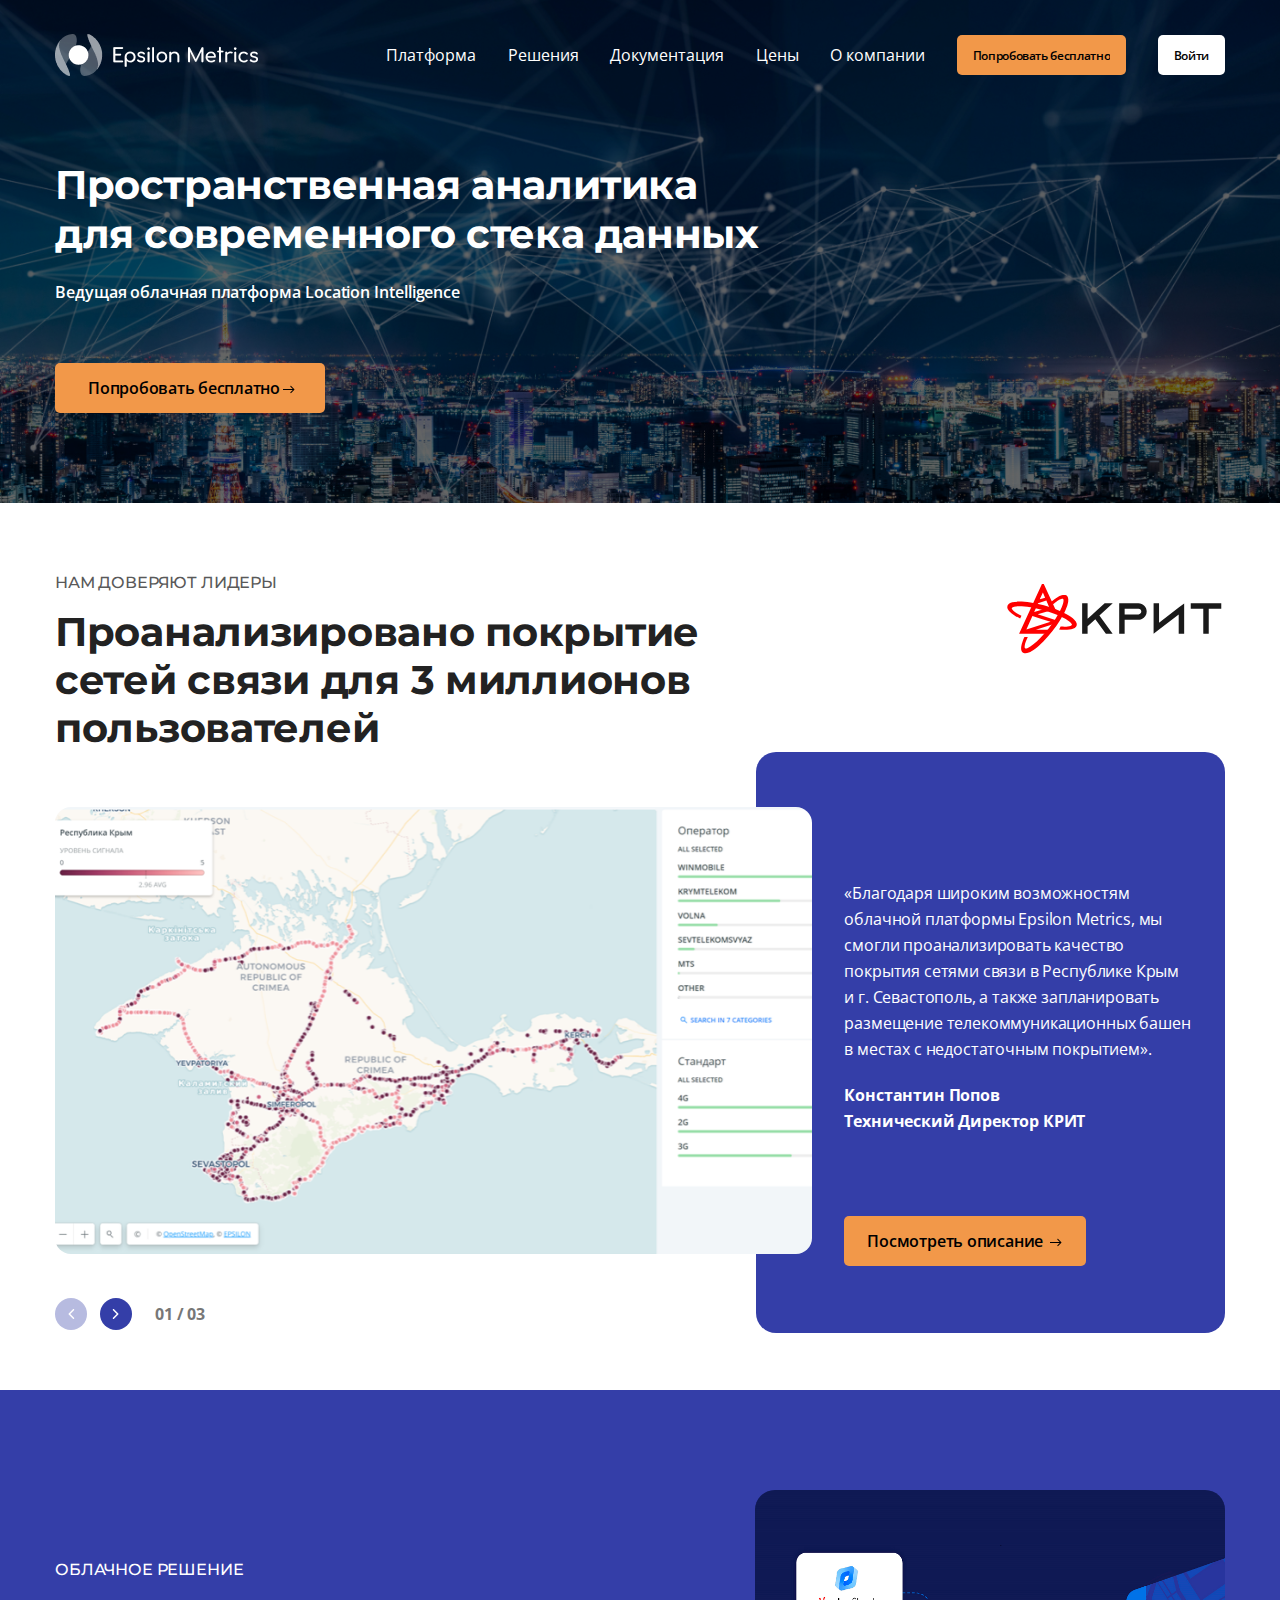
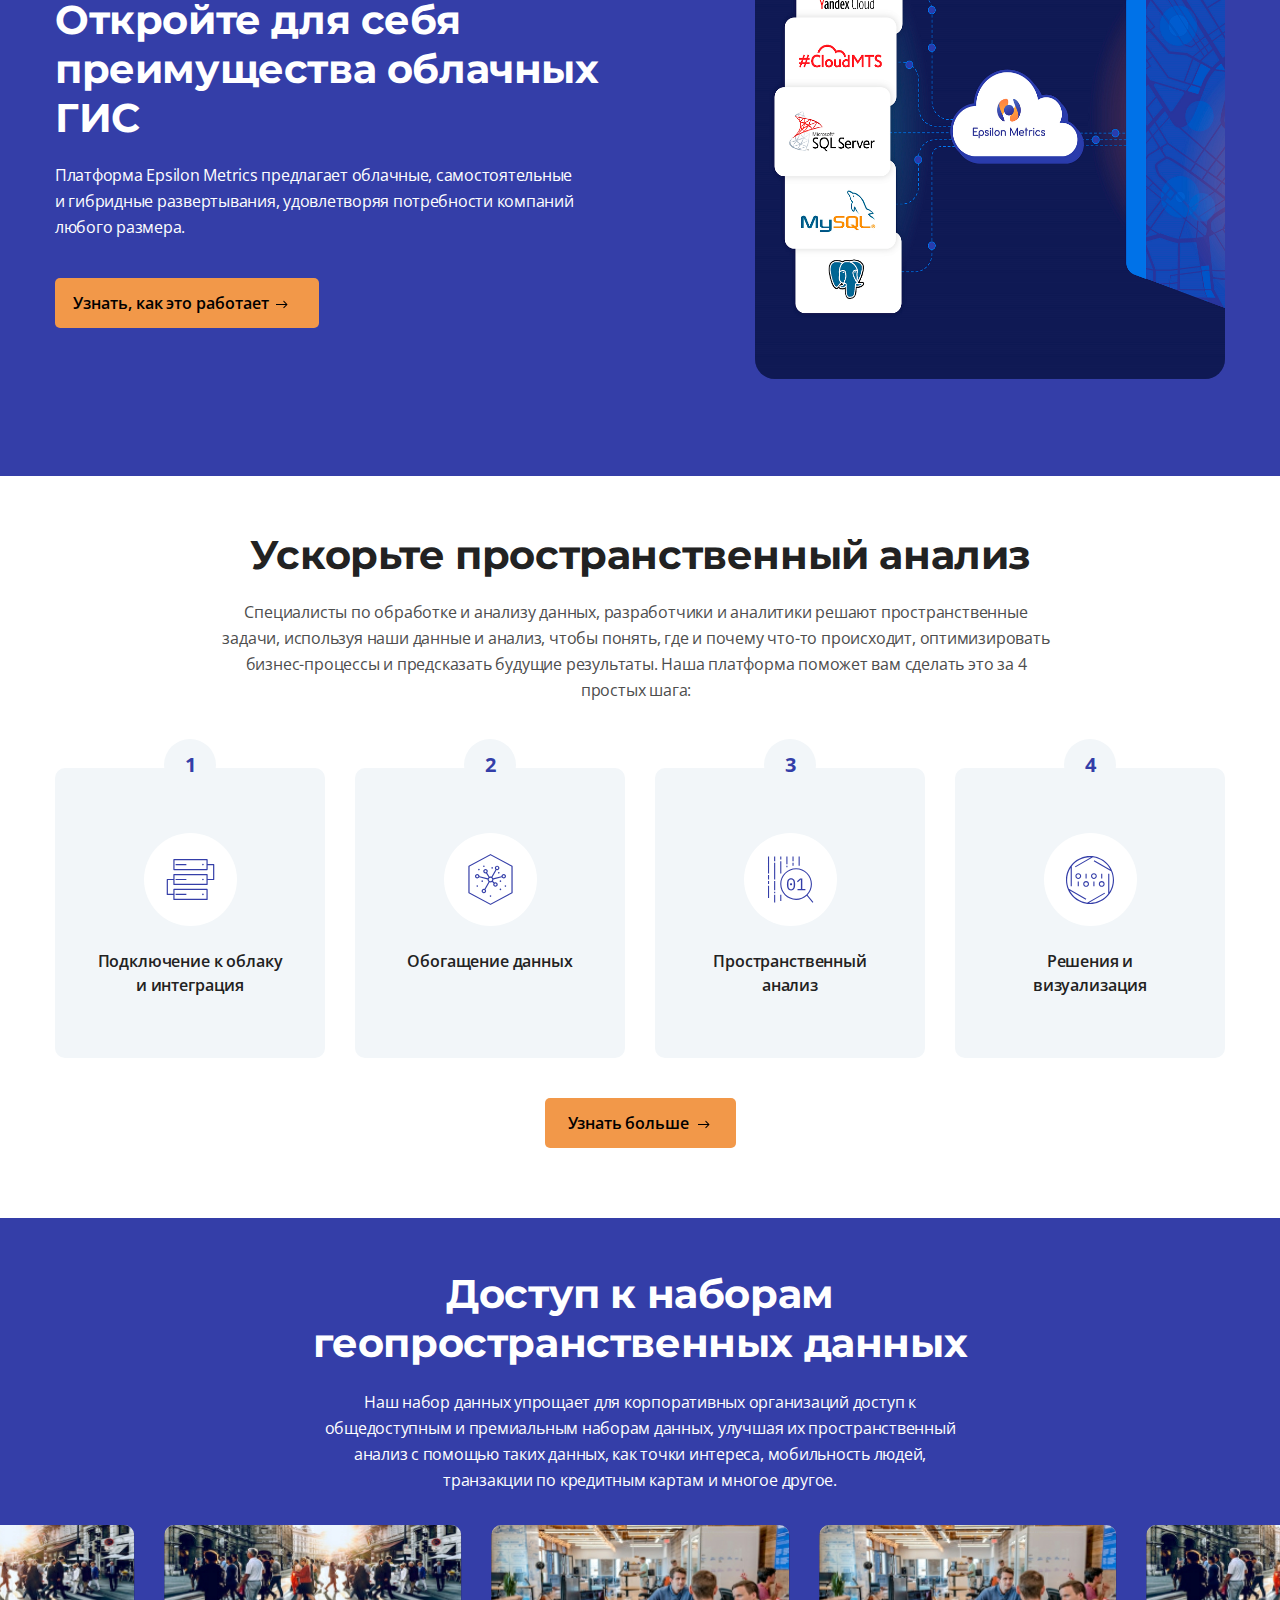
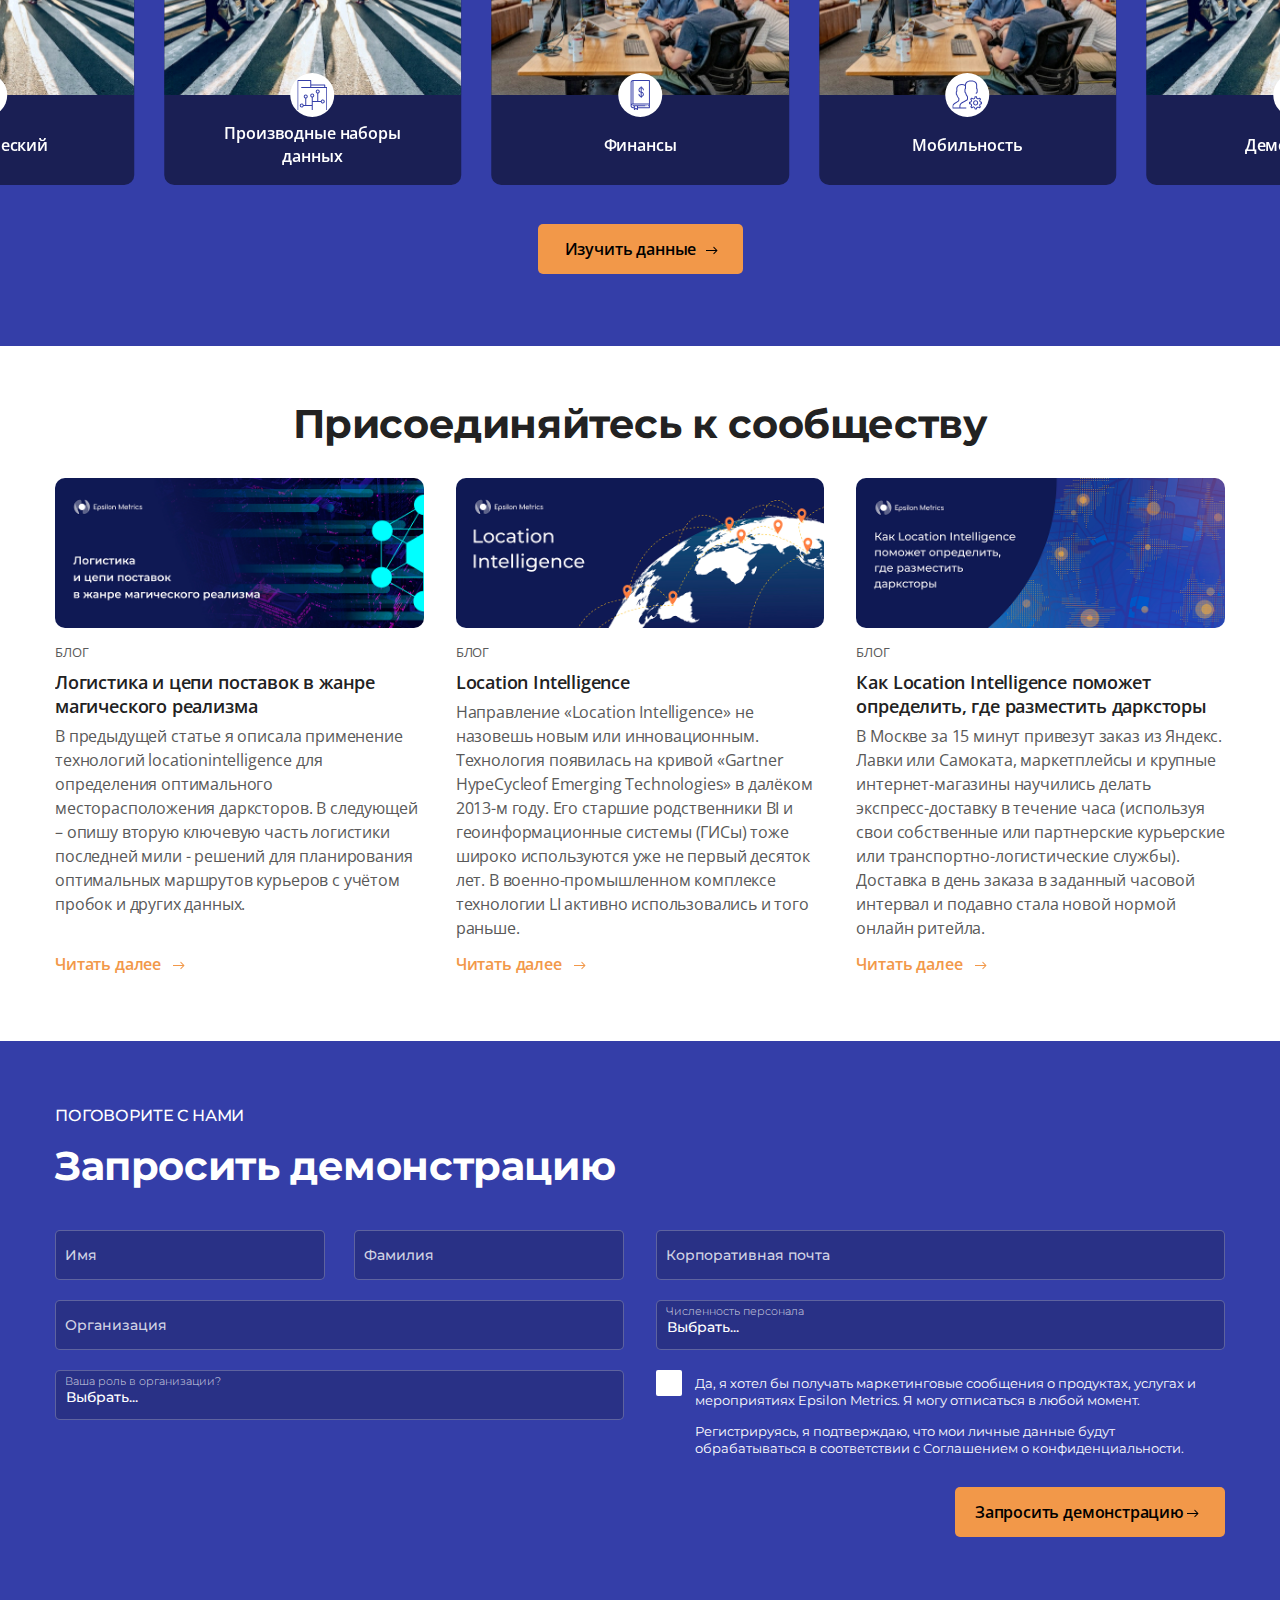
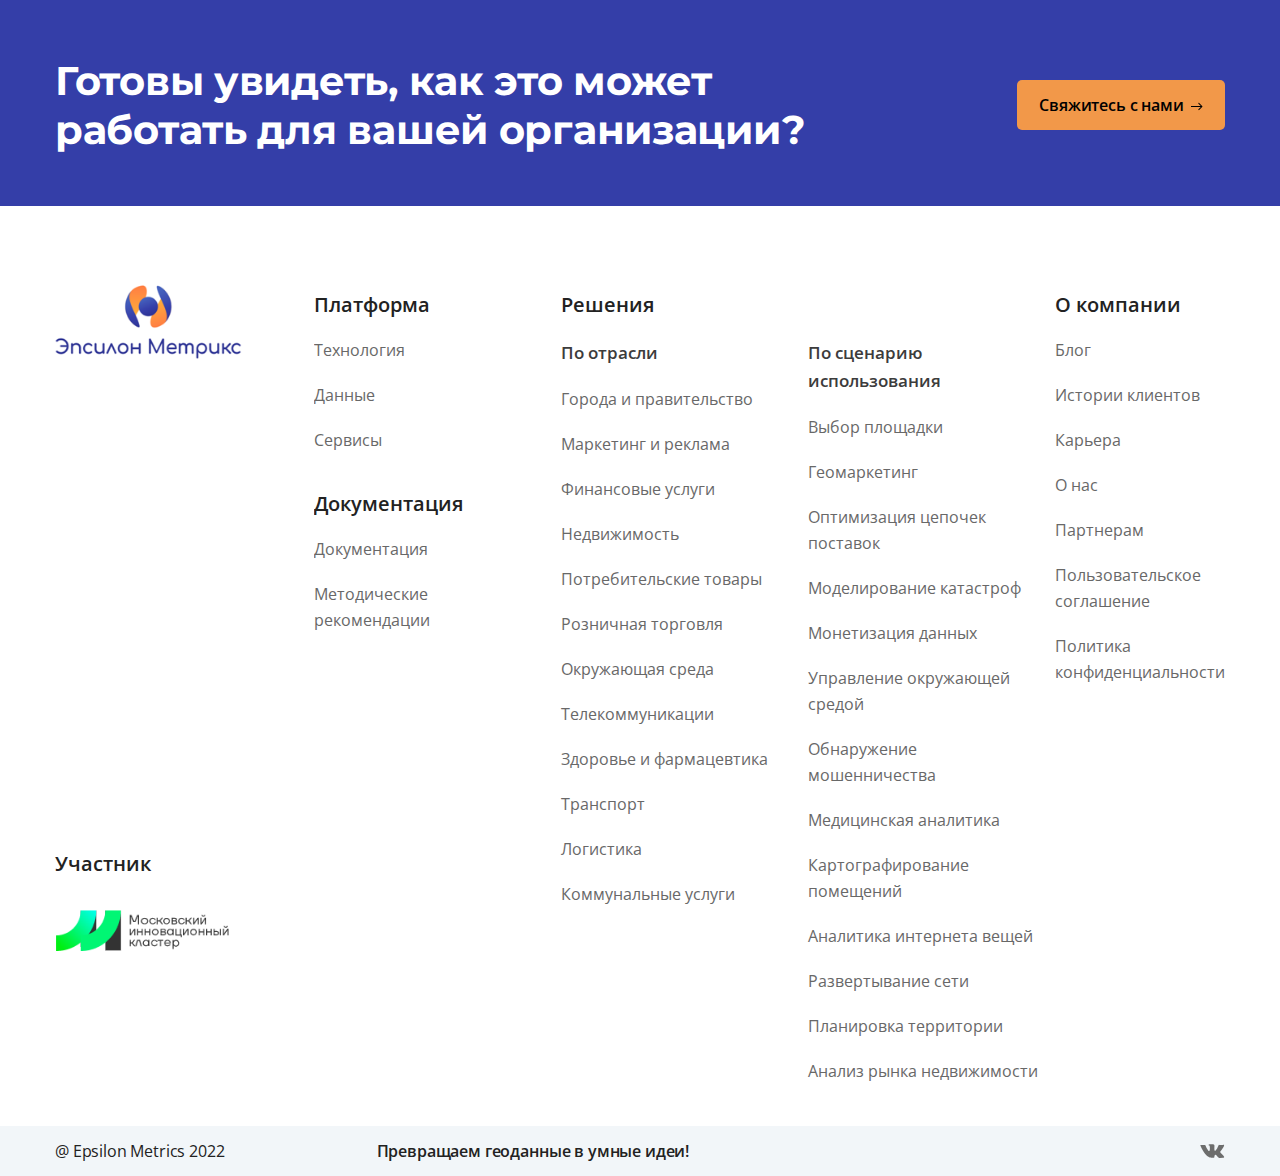
==== commit 91d88a3e: "Add" ====
--- a/index.html
+++ b/index.html
@@ -56,7 +56,8 @@
 
 <body>
 
-<!-------------- HEADER -------------->
+
+<!-- HEADER -->
 
 <header class="header">
     <img class="header__bg" src="./img/header/bg.png" alt="header__bg">
@@ -332,7 +333,7 @@
                                         </a> 
                                     </li>
                                     <li class="dropdown-item dropdown-item_flex">
-                                        <a class="dropdown-item__link link_underline" href="https://epsilonmetrics.ru/solutions/fraud-detection /">
+                                        <a class="dropdown-item__link link_underline" href="https://epsilonmetrics.ru/solutions/fraud-detection/">
                                             <div class="dropdown-item__ico"> 
                                                 <img src="./img/icons/menu/solutions/use/mask.svg" alt="menu__item">
                                             </div> 
@@ -752,7 +753,7 @@
                                                 </a> 
                                             </li>
                                             <li class="dropdown-item dropdown-item_flex">
-                                                <a class="dropdown-item__link link_underline" href="https://epsilonmetrics.ru/solutions/fraud-detection /">
+                                                <a class="dropdown-item__link link_underline" href="https://epsilonmetrics.ru/solutions/fraud-detection/">
                                                     <div class="dropdown-item__ico"> 
                                                         <img src="./img/icons/menu/solutions/use/mask.svg" alt="menu__item">
                                                     </div> 
@@ -889,7 +890,7 @@
                             </div>
                         </li>
                     </ul>
-                    <ul class="mobile__list-account">
+                    <!-- <ul class="mobile__list-account">
                         <li class="list-account__item">
                             <a class="btn header-nav__btn" href="https://maps.epsilonmetrics.ru">
                                 <span>Войти</span>
@@ -900,7 +901,7 @@
                                 <span>Попробовать бесплатно</span>
                             </a>
                         </li>
-                    </ul>
+                    </ul> -->
                 </nav>
             </div>
         </div>
@@ -915,20 +916,21 @@
     </div>
 </header>
 
-<!-------------- SLIDER -------------->
+
+<!-- SLIDER -->
 
 <section class="slider">
     <div class="container">
         <ul class="slide-wrapper">
             <!-- 1 -->
-            <li class="slide" id="slide">
+            <li class="slide">
                 <div class="slide__left">
                     <h4 class="slide__subtitle">Нам доверяют лидеры</h4>
                     <h3 class="slide__title">Проанализировано покрытие сетей связи для 3 миллионов пользователей</h3>
                     <img class="slide__map" src="./img/slider/1/map.png" alt="map">
                 </div>
                 <div class="slide__right">
-                    <img class="slide__logo" src="./img/slider/1/slide_logo.png" alt="client_logo">
+                    <img class="slide__logo" src="./img/slider/1/crit_logo.svg" alt="client_logo">
                     <div class="slide__description">
                         <p class="slide__text">«Благодаря широким возможностям облачной платформы Epsilon Metrics, мы смогли проанализировать качество покрытия сетями связи в Республике Крым и г. Севастополь, а также запланировать размещение телекоммуникационных башен в местах с недостаточным покрытием».</p>
                         <p class="slide__caption">Константин Попов<br>Технический Директор КРИТ</p>
@@ -939,14 +941,14 @@
                 </div>
             </li>
             <!-- 2 -->
-            <li class="slide" id="slide">
+            <li class="slide">
                 <div class="slide__left">
                     <h4 class="slide__subtitle">Нам доверяют лидеры</h4>
                     <h3 class="slide__title">Проанализировано покрытие сетей связи для 3 миллионов пользователей</h3>
                     <img class="slide__map" src="./img/slider/2/map.png" alt="map">
                 </div>
                 <div class="slide__right">
-                    <img class="slide__logo" src="./img/slider/1/slide_logo.png" alt="client_logo">
+                    <img class="slide__logo" src="./img/slider/2/slide_logo.png" alt="client_logo">
                     <div class="slide__description">
                         <p class="slide__text">Lorem ipsum dolor sit amet consectetur adipisicing elit. Possimus illum suscipit deserunt voluptatem dicta odit ut reprehenderit molestiae similique iusto nihil quis praesentium, facere odio, quo iure dolor accusantium accusantium accusantium accusantium iure dicta odit ut reprehenderit neque quaerat?</p>
                         <p class="slide__caption">Константин Попов<br>Технический Директор КРИТ</p>
@@ -957,14 +959,14 @@
                 </div>
             </li>
             <!-- 3 -->
-            <li class="slide" id="slide">
+            <li class="slide">
                 <div class="slide__left">
                     <h4 class="slide__subtitle">Нам доверяют лидеры</h4>
                     <h3 class="slide__title">Проанализировано покрытие сетей связи для 3 миллионов пользователей</h3>
                     <img class="slide__map" src="./img/slider/3/map.png" alt="map">
                 </div>
                 <div class="slide__right">
-                    <img class="slide__logo" src="./img/slider/1/slide_logo.png" alt="client_logo">
+                    <img class="slide__logo" src="./img/slider/3/slide_logo.png" alt="client_logo">
                     <div class="slide__description">
                         <p class="slide__text">Delectus cum, eligendi asperiores deleniti molestiae ipsam enim impedit quas laborum a corrupti culpa voluptatibus est praesentium, numquam fugiat! Quam aut porro deleniti cum, hic rerum explicabo saepe consecte iure accusantium accusantium accusantium accusantium iure turdicta odit ut reprehenderit accusantium.</p>
                         <p class="slide__caption">Константин Попов<br>Технический Директор КРИТ</p>
@@ -991,14 +993,15 @@
     </div>
 </section>
 
-<!-------------- SLIDER-SWIPER -------------->
+
+<!-- SLIDER-SWIPER -->
 
 <div class="container">
     <section class="_slider">
         <div class="_container swiper-2">
             <ul class="_slide-wrapper swiper-wrapper">
                 <!-- 1 -->
-                <li class="_slide swiper-slide" id="slide">
+                <li class="_slide swiper-slide">
                     <div class="slide__left">
                         <h4 class="slide__subtitle">Нам доверяют лидеры</h4>
                         <h3 class="slide__title">Проанализировано покрытие сетей связи для 3 миллионов пользователей</h3>
@@ -1016,7 +1019,7 @@
                     </div>
                 </li>
                 <!-- 2 -->
-                <li class="_slide swiper-slide" id="slide">
+                <li class="_slide swiper-slide">
                     <div class="slide__left">
                         <h4 class="slide__subtitle">Нам доверяют лидеры</h4>
                         <h3 class="slide__title">Проанализировано покрытие сетей связи для 3 миллионов пользователей</h3>
@@ -1034,7 +1037,7 @@
                     </div>
                 </li>
                 <!-- 3 -->
-                <li class="_slide swiper-slide" id="slide">
+                <li class="_slide swiper-slide">
                     <div class="slide__left">
                         <h4 class="slide__subtitle">Нам доверяют лидеры</h4>
                         <h3 class="slide__title">Проанализировано покрытие сетей связи для 3 миллионов пользователей</h3>
@@ -1068,7 +1071,9 @@
         </div>
     </section>
 </div>
-<!-------------- Benefits -------------->
+
+
+<!-- Benefits -->
 
 <section class="benefits">
     <div class="container">
@@ -1082,7 +1087,7 @@
                 </a>
             </div>
             <div class="content__img">
-                <img class="benefits__img" src="https://i1.sndcdn.com/artworks-000476107998-fqqgdc-t500x500.jpg" alt="">
+                <img class="benefits__img" src="./img/main/cloud_epsilon.png" alt="">
             </div>
             <a class="benefits__btn_bottom btn btn_yellow" href="https://epsilonmetrics.ru/platform/">
                 <span>Узнать, как это работает</span>
@@ -1091,7 +1096,8 @@
     </div>
 </section>
 
-<!-------------- ANALYSIS -------------->
+
+<!-- ANALYSIS -->
 
 <section class="analysis">
     <div class="container">
@@ -1147,7 +1153,8 @@
     </div>
 </section>
 
-<!-------------- ACCESS-SWIPER -------------->
+
+<!-- ACCESS-SWIPER -->
 
 <section class="swip-access">
     <h2 class="swip-access__title">Доступ к наборам геопространственных данных</h2>
@@ -1162,7 +1169,7 @@
                         <img class="swip-carousel-item__ico" src="./img/icons/category/finance-book.svg" alt="">
                     </div>
                     <h3 class="swip-carousel-item__title">
-                        <a class="swip-carousel-item__link" href="">Финансы</a>
+                        <p class="swip-carousel-item__link">Финансы</p>
                     </h3>
                 </div>
             </li>
@@ -1174,7 +1181,7 @@
                         <img class="swip-carousel-item__ico" src="./img/icons/category/users.svg" alt="">
                     </div>
                     <h3 class="swip-carousel-item__title">
-                        <a class="swip-carousel-item__link" href="">Мобильность</a>
+                        <p class="swip-carousel-item__link" href="">Мобильность</p>
                     </h3>
                 </div>
             </li>
@@ -1186,7 +1193,7 @@
                         <img class="swip-carousel-item__ico" src="./img/icons/category/user.svg" alt="">
                     </div>
                     <h3 class="swip-carousel-item__title">
-                        <a class="swip-carousel-item__link" href="">Демография</a>
+                        <p class="swip-carousel-item__link" href="">Демография</p>
                     </h3>
                 </div>
             </li>
@@ -1198,7 +1205,7 @@
                         <img class="swip-carousel-item__ico" src="./img/icons/category/house.svg" alt="">
                     </div>
                     <h3 class="swip-carousel-item__title">
-                        <a class="swip-carousel-item__link" href="">Жилье</a>
+                        <p class="swip-carousel-item__link" href="">Жилье</p>
                     </h3>
                 </div>
             </li>
@@ -1210,7 +1217,7 @@
                         <img class="swip-carousel-item__ico" src="./img/icons/category/road.svg" alt="">
                     </div>
                     <h3 class="swip-carousel-item__title">
-                        <a class="swip-carousel-item__link" href="">Дорожное движение</a>
+                        <p class="swip-carousel-item__link" href="">Дорожное движение</p>
                     </h3>
                 </div>
             </li>
@@ -1222,7 +1229,7 @@
                         <img class="swip-carousel-item__ico" src="./img/icons/category/folder.svg" alt="">
                     </div>
                     <h3 class="swip-carousel-item__title">
-                        <a class="swip-carousel-item__link" href="">Точки интереса</a>
+                        <p class="swip-carousel-item__link" href="">Точки интереса</p>
                     </h3>
                 </div>
             </li>
@@ -1234,7 +1241,7 @@
                         <img class="swip-carousel-item__ico" src="./img/icons/category/world.svg" alt="">
                     </div>
                     <h3 class="swip-carousel-item__title">
-                        <a class="swip-carousel-item__link" href="">Географии</a>
+                        <p class="swip-carousel-item__link" href="">Географии</p>
                     </h3>
                 </div>
             </li>
@@ -1246,7 +1253,7 @@
                         <img class="swip-carousel-item__ico" src="./img/icons/category/ecology.svg" alt="">
                     </div>
                     <h3 class="swip-carousel-item__title">
-                        <a class="swip-carousel-item__link" href="">Окружающая среда</a>
+                        <p class="swip-carousel-item__link" href="">Окружающая среда</p>
                     </h3>
                 </div>
             </li>
@@ -1258,7 +1265,7 @@
                         <img class="swip-carousel-item__ico" src="./img/icons/category/share.svg" alt="">
                     </div>
                     <h3 class="swip-carousel-item__title">
-                        <a class="swip-carousel-item__link" href="">Поведенческий</a>
+                        <p class="swip-carousel-item__link" href="">Поведенческий</p>
                     </h3>
                 </div>
             </li>
@@ -1270,7 +1277,7 @@
                         <img class="swip-carousel-item__ico" src="./img/icons/category/big-data.svg" alt="">
                     </div>
                     <h3 class="swip-carousel-item__title">
-                        <a class="swip-carousel-item__link" href="">Производные наборы данных</a>
+                        <p class="swip-carousel-item__link" href="">Производные наборы данных</p>
                     </h3>
                 </div>
             </li>
@@ -1282,7 +1289,7 @@
 </section>
 
 
-<!-------------- COMMUNITY -------------->
+<!-- COMMUNITY -->
 
 <section class="community">
     <div class="container">
@@ -1291,7 +1298,7 @@
             <ul class="blog__list">
                 <!-- 1 -->
                 <li class="blog__item">
-                    <img class="blog-item__img" src="./img/community/1.png" alt="">
+                    <img class="blog-item__img" src="./img/community/supply_li.png" alt="">
                     <h5 class="blog-item__subtitle">Блог</h5>
                     <h3 class="blog-item__title">Логистика и цепи поставок в жанре магического реализма</h3>
                     <p class="blog-item__text">В предыдущей статье я описала применение технологий locationintelligence для определения оптимального месторасположения дарксторов. В следующей – опишу вторую ключевую часть логистики последней мили - решений для планирования оптимальных маршрутов курьеров с учётом пробок и других данных.</p>
@@ -1301,7 +1308,7 @@
                 </li>
                 <!-- 2 -->
                 <li class="blog__item">
-                    <img class="blog-item__img" src="./img/community/2.png" alt="">
+                    <img class="blog-item__img" src="./img/community/general_li.png" alt="">
                     <h5 class="blog-item__subtitle">Блог</h5>
                     <h3 class="blog-item__title">Location Intelligence</h3>
                     <p class="blog-item__text">Направление «Location Intelligence» не назовешь новым или инновационным. Технология появилась на кривой «Gartner HypeCycleof Emerging Technologies» в далёком 2013-м году. Его старшие родственники BI и геоинформационные системы (ГИСы) тоже широко используются уже не первый десяток лет. В военно-промышленном комплексе технологии LI активно использовались и того раньше.</p>
@@ -1311,7 +1318,7 @@
                 </li>
                 <!-- 3 -->
                 <li class="blog__item">
-                    <img class="blog-item__img" src="./img/community/3.png" alt="">
+                    <img class="blog-item__img" src="./img/community/darkstore_li.png" alt="">
                     <h5 class="blog-item__subtitle">Блог</h5>
                     <h3 class="blog-item__title">Как Location Intelligence поможет определить, где разместить дарксторы</h3>
                     <p class="blog-item__text">В Москве за 15 минут привезут заказ из Яндекс. Лавки или Самоката, маркетплейсы и крупные интернет-магазины научились делать экспресс-доставку в течение часа (используя свои собственные или партнерские курьерские или транспортно-логистические службы). Доставка в день заказа в заданный часовой интервал и подавно стала новой нормой онлайн ритейла.</p>
@@ -1324,9 +1331,10 @@
     </div>
 </section>
 
-<!-------------- FEEDBACK -------------->
-
-<!-- <section class="feedback">
+
+<!-- FEEDBACK -->
+
+<section class="feedback">
     <div class="container">
         <div class="feedback__content">
             <h4 class="feedback__subtitle">Поговорите с нами</h4>
@@ -1397,9 +1405,10 @@
             </form>
         </div>
     </div>
-</section> -->
-
-<!-------------- CONTACT US -------------->
+</section>
+
+
+<!-- CONTACT US -->
 
 <section class="contact">
     <div class="container">
@@ -1412,7 +1421,8 @@
     </div>
 </section>
 
-<!-------------- FOOTER -------------->
+
+<!-- FOOTER -->
 
 <footer class="footer">
     <div class="container">
@@ -1558,10 +1568,10 @@
                             <a href="https://epsilonmetrics.ru/partners/">Партнерам</a>
                         </li>
                         <li class="f-item">
-                            <a href="">Пользовательское соглашение</a>
-                        </li>
-                        <li class="f-item">
-                            <a href="">Политика конфиденциальности</a>
+                            <a href="https://epsilonmetrics.ru/terms/">Пользовательское соглашение</a>
+                        </li>
+                        <li class="f-item">
+                            <a href="https://epsilonmetrics.ru/privacy/">Политика конфиденциальности</a>
                         </li>
                     </ul>
                 </div>
--- a/css/main.css
+++ b/css/main.css
@@ -0,0 +1,2079 @@
+@import "./reset.css";
+@import "./config.css";
+@import "./elements.css";
+@import "./var.css";
+@import "./burger.css";
+@import "./pages.css";
+/* ********************************* */
+
+
+/**************************** HEADER */
+.bg-full__indevelopment{
+	background: url(../img/indevelopment__bg.png) center/cover no-repeat;
+}
+.bg-full__indevelopment .header.header-indevelopment:before{
+  display:none
+}
+
+.header {
+  display: flex;
+  flex-direction: column;
+  position: relative;
+  padding: 35px 0 183px;
+  overflow: hidden;
+}
+@media (max-width: 1400px) {
+  .header {
+    padding: 30px 0px 90px;
+  }
+}
+@media (max-width: 992px) {
+  .header {
+    padding: 20px 0px 50px;
+  }
+}
+@media (max-width: 768px) {
+  .header {
+    padding: 20px 0 50px;
+  }
+}
+
+.header::before {
+  content: '';
+  position: absolute;
+  top: 0;
+  left: 0;
+  width: 100%;
+  height: 100%;
+  background-color: rgba(0, 0, 0, 0.6);
+  z-index: -5;
+}
+
+.header__bg,
+.header__video {
+  position: absolute;
+  top: 0;
+  left: 0;
+  width: 100%;
+  z-index: -10;
+}
+@media (max-width: 650px) {
+  .header__bg,
+  .header__video {
+    width: auto;
+    height: 100%;
+  }
+}
+
+.header-nav {
+  position: relative;
+  display: flex;
+  justify-content: space-between;
+  align-items: center;
+  width: 100%;
+  height: 15%;
+  z-index: 5;
+}
+
+.header-nav__logo {
+  margin-right: 128px;
+  z-index: 5;
+}
+@media (max-width: 1200px) {
+  .header-nav__logo {
+    margin-right: 30px;
+  }
+}
+
+.header-nav__nav {
+  flex-grow: 1;
+}
+
+.nav-list {
+  display: flex;
+  justify-content: space-between;
+  align-items: stretch;
+  font-style: normal;
+  line-height: 35px;
+  height: 50px;
+  color: #fff;
+}
+
+
+
+
+/***************************** Выпадающее меню */
+
+.nav-item {
+  position: relative;
+  display: flex;
+  align-items: center;
+  cursor: default;
+}
+
+.nav-item::before {
+  content: "";
+  display: none;
+  position: absolute;
+  top: 43px;
+  left: calc(30%);
+  width: 28px;
+  height: 28px;
+  border-radius: 2px;
+  background-color: #fff;
+  transform: rotate(45deg);
+}
+
+.nav-item:hover .navbar__dropdown, 
+.nav-item:hover::before {
+  display: block;
+}
+
+.nav-item:hover .navbar__dropdown_flex {
+  display: flex;
+  flex-direction: column;
+}
+
+.nav-item_empty:hover::before {
+  display: none;
+}
+
+.navbar__dropdown {
+  display: none;
+  position: absolute;
+  top: 49px;
+  left: -21px;
+  /* width: 250px; */
+  min-width: 150px;
+  /* height: 180px; */
+  font-family: 'Open Sans';
+  font-style: normal;
+  font-weight: 400;
+  font-size: 16px;
+  line-height: 22px;
+  color: #222222;
+  background-color: #fff;
+  border-radius: 12px;
+  z-index: 5000;
+  box-shadow: 1px 5px 20px 2px rgba(22,41,69,.2);
+}
+
+.dropdown__section {
+  padding: 35px 90px 20px 35px;
+}
+
+.dropdown__section_pr-small {
+  padding-right: 40px;
+  width: 419px;
+}
+
+.dropdown__section_tab {
+  display: none;
+}
+
+.dropdown__section_tab.active {
+  display: block;
+}
+
+.dropdown-list_flex {
+  display: flex;
+  flex-wrap: wrap;
+}
+
+.dropdown-item {
+  display: flex;
+  align-items: center;
+  margin-bottom: 16px;
+}
+
+.dropdown-item_flex {
+  width: 50%;
+}
+
+
+.dropdown-item__link {
+  display: flex;
+  align-items: flex-start;
+  min-width: 100%;
+  max-width: 100%;
+}
+
+.link_underline span {
+  position: relative;
+  overflow: hidden;
+}
+
+.link_underline span::before {
+  content: '';
+  position: absolute;
+  left: -1px;
+  bottom: 0;
+  width: 100%;
+  height: 1px;
+  background-color: #222;
+  transition: transform .3s ease;
+  transform: translateX(-100%);
+}
+
+.link_underline:hover span::before {
+  transform: translateX(0);
+}
+
+.link_underline_main span::before {
+  background-color: #fff;
+  bottom: 20%;
+}
+
+.dropdown-item__ico {
+  display: flex;
+  justify-content: center;
+  align-items: center;
+  width: 25px;
+  min-width: 25px;
+  height: 25px;
+  margin-right: 8px;
+  background-color: #F2F6F9;
+  border-radius: 50%;
+}
+
+.dropdown-item__text {
+  position: relative;
+  display: inline-block;
+  overflow: hidden;
+  white-space: nowrap;
+}
+
+.dropdown-item__description {
+  font-family: 'Open Sans';
+  font-style: normal;
+  font-weight: 400;
+  font-size: 14px;
+  line-height: 19px;
+  color: #777777;
+}
+
+.dropdown__tab {
+  min-width: 750px;
+  height: 60px;
+  padding: 20px 34px 0;
+  border-bottom: 1px solid #C9C9C9;;
+}
+
+.tab__list {
+  display: flex;
+  height: 100%;
+}
+
+.tab__item {
+  font-family: 'Open Sans';
+  font-style: normal;
+  font-weight: 400;
+  font-size: 16px;
+  line-height: 22px;
+  color: #717171;
+  margin-right: 50px;
+}
+
+.tab__link {
+  height: 100%;
+  white-space: nowrap;
+  transition: border 0.6s ease;
+  border-bottom: 3px solid transparent;
+}
+
+.tab__link.active {
+  border-bottom-color: #F29849;
+}
+
+.tab__link:not(.active):hover {
+  border-bottom-color: rgba(255, 211, 53, 0.5);
+}
+
+.tab__link span:last-of-type {
+  font-weight: 600;
+  color: #000;
+}
+
+.btn_tab {
+  /* font-weight: 700; */
+  font-size: 14px;
+  line-height: 19px;
+  color: var(--color-btn);
+  text-align: left;
+  padding: 0;
+  border-radius: 0;
+  background-color: transparent;
+}
+
+.btn_tab > span:after {
+  content: url(../img/icons/arrow_btn_orange.svg);
+  margin-left: 12px;
+}
+
+.btn_tab > span::before {
+  height: 1px;
+  background-color: var(--color-btn);
+}
+
+/***************************** */
+
+
+
+.header-nav__btn {
+  width: 130px;
+  height: 50px;
+  line-height: 27px;
+  /* margin-left: 86px; */
+  margin-left: auto;
+  padding-left: 38px;
+  padding-right: 38px;
+}
+/* @media (max-width: 992px) {
+  .header-nav__btn {
+    margin-left: 0;
+  }
+} */
+
+.header-nav__btn_orange {
+  /* margin-left: 32px; */
+  background-color: var(--color-btn);
+}
+
+.header-nav__btn_small {
+  width: auto;
+  height: 40px;
+  padding: 10px 16px;
+  font-size: 12px;
+  line-height: 21px;
+  white-space: nowrap;
+}
+
+.header__banner {
+  display: flex;
+  flex-direction: column;
+  justify-content: center;
+  align-items: flex-start;
+  margin-top: 148px;
+}
+@media (max-width: 1400px) {
+  .header__banner {
+    margin-top: 80px;
+  }
+}
+@media (max-width: 992px) {
+  .header__banner {
+    margin-top: 50px;
+  }
+}
+@media (max-width: 768px) {
+  .header__banner {
+    margin-top: 20px;
+  }
+}
+@media (max-width: 576px) {
+  .header__banner {
+    margin-top: 80px;
+  }
+}
+
+.header__title {
+  font-family: 'Montserrat', sans-serif;
+  font-weight: 700;
+  font-size: 40px;
+  line-height: 49px;
+  letter-spacing: -0.01em;
+  color: #FFFFFF;
+  width: 710px;
+}
+@media (max-width: 992px) {
+  .header__title {
+    width: 600px;
+    font-size: 30px;
+    line-height: 35px;
+  }
+}
+@media (max-width: 576px) {
+  .header__title {
+    font-size: var(--fs-title-sm);
+    line-height: var(--lh-title-sm);
+    font-weight: var(--fw-title-sm);
+    width: 300px;
+  }
+}
+
+.header__subtitle {
+  font-weight: 600;
+  line-height: 24px;
+  letter-spacing: -0.005em;
+  color: #FFFFFF;
+  margin-top: 22px;
+}
+@media (max-width: 768px) {
+  .header__subtitle {
+    margin-top: 25px;
+  }
+}
+@media (max-width: 576px) {
+  .header__subtitle {
+    font-size: 16px;
+    line-height: 24px;
+    font-weight: 600;
+  }
+}
+
+.header__btn {
+  width: 270px;
+  margin-top: 59px;
+}
+@media (max-width: 992px) {
+  .header__btn {
+    margin-top: 30px;
+  }
+}
+
+.header__btn > span {
+  text-align: center;
+  margin-left: 3px;
+  letter-spacing: -0.015em;
+}
+
+.header__btn > span::after {
+  margin-left: 3px;
+}
+
+
+/**************************** SLIDER */
+
+._slider {
+  display: none;
+  overflow: hidden;
+}
+
+.slider,
+._slider {
+  position: relative;
+  width: 100%;
+  margin-top: 70px;
+}
+@media (max-width: 992px) {
+  .slider {
+    margin-top: 50px;
+  }
+}
+@media (max-width: 600px) {
+  .slider {
+    display: none;
+  }
+  ._slider {
+    display: block;
+  }
+}
+
+.slide-wrapper {
+  position: relative;
+  display: flex;
+  width: 100%;
+  height: 780px;
+  overflow: hidden;
+  pointer-events: none;
+}
+@media (max-width: 1200px) {
+  .slide-wrapper {
+    height: 900px;
+  }
+}
+@media (max-width: 992px) {
+  .slide-wrapper {
+    height: 1400px;
+  }
+}
+@media (max-width: 850px) {
+  .slide-wrapper {
+    height: 1310px;
+  }
+}
+@media (max-width: 576px) {
+  .slide-wrapper {
+    height: 1200px;
+  }
+}
+@media (max-width: 360px) {
+  .slide-wrapper {
+    height: 1300px;
+  }
+}
+
+.slide {
+  position: absolute;
+  display: none;
+  justify-content: space-between;
+  align-items: flex-start;
+  width: 100%;
+}
+@media (max-width: 992px) {
+  .slide {
+    flex-direction: column;
+    justify-content: flex-start;
+  }
+}
+
+.slide__left {
+  align-items: flex-start;
+  width: 60%;
+  z-index: 1;
+}
+
+.slide__right {
+  align-items: flex-end;
+  width: 40.1%;
+}
+
+.slide__left,
+.slide__right {
+  display: flex;
+  flex-direction: column;
+}
+@media (max-width: 992px) {
+  .slide__left,
+  .slide__right {
+    width: 100%;
+  }
+}
+
+.slide__subtitle {
+  font-family: 'Montserrat', sans-serif;
+  font-weight: 500;
+  line-height: 20px;
+  letter-spacing: -0.01em;
+  text-transform: uppercase;
+  color: #595959;
+}
+@media (max-width: 576px) {
+  .slide__subtitle {
+    font-size: 12px;
+    line-height: 16px;
+    font-weight: 600;
+    letter-spacing: 0;
+  }
+}
+
+.slide__title {
+  font-family: 'Montserrat', sans-serif;
+  font-weight: 700;
+  font-size: 40px;
+  line-height: 48px;
+  letter-spacing: -0.007em;
+  color: #222222;
+  margin-top: 15px;
+  margin-bottom: 40px;
+}
+@media (max-width: 992px) {
+  .slide__title {
+    font-size: 30px;
+    line-height: 35px;
+    margin-bottom: 0px;
+  }
+}
+@media (max-width: 576px) {
+  .slide__title {
+    font-size: var(--fs-title-sm);
+    line-height: var(--lh-title-sm);
+    font-weight: var(--fw-title-sm);
+  }
+}
+
+.slide__map {
+  width: 108%;
+  max-width: 108%;
+  border-radius: 16px;
+  margin-top: 15px;
+}
+@media (max-width: 576px) {
+  .slide__map {
+    width: 100%;
+  }
+}
+
+.slide__logo {
+  width: 222px;
+  /* margin-top: -25px; */
+}
+@media (max-width: 992px) {
+  .slide__logo {
+    margin-top: 30px;
+    margin-bottom: 10px;
+  }
+}
+@media (max-width: 576px) {
+  .slide__logo {
+    margin-bottom: 0px;
+  }
+}
+
+.slide__description {
+  display: flex;
+  flex-direction: column;
+  justify-content: center;
+  align-items: flex-start;
+  width: 100%;
+  height: auto;
+  /* height: 581px; */
+  margin-top: 97px;
+  padding: 128px 34px 67px 88px;
+  background: var(--color);
+  border-radius: 20px;
+}
+@media (max-width: 1200px) {
+  .slide__description {
+    margin-top: 102px;
+    padding: 80px 64px;
+  }
+}
+@media (max-width: 992px) {
+  .slide__description {
+    margin-top: 50px;
+  }
+}
+@media (max-width: 576px) {
+  .slide__description {
+    margin-top: 10px;
+    padding: 60px 40px;
+  }
+}
+
+.slide__text {
+  letter-spacing: -0.01em;
+  color: #FFFFFF;
+  max-width: 350px;
+}
+@media (max-width: 992px) {
+  .slide__text {
+    line-height: 24px;
+    letter-spacing: 0;
+    max-width: 100%;
+  }
+}
+@media (max-width: 576px) {
+  .slide__text {
+    max-width: 100%;
+    font-size: var(--fs-text-sm);
+    line-height: var(--lh-text-sm);
+    font-weight: var(--fw-text-sm);
+    letter-spacing: var(--ls-text-sm);
+  }
+}
+
+.slide__caption {
+  font-weight: 700;
+  letter-spacing: -0.01em;
+  color: #FFFFFF;
+  margin-top: 20px;
+}
+
+.slide__btn {
+  width: 242px;
+  margin-top: 82px;
+  pointer-events: auto;
+}
+@media (max-width: 1200px) {
+  .slide__btn {
+    margin-top: 50px;
+  }
+}
+@media (max-width: 576px) {
+  .slide__btn {
+    width: 213px;
+    padding: 13px 10px;
+  }
+}
+
+.slide__btn > span {
+  text-align: left;
+  margin-left: 3px;
+  letter-spacing: -0.014em;
+}
+@media (max-width: 576px) {
+  .slide__btn > span {
+    margin-left: 3px;
+    letter-spacing: -0.03em;
+  }
+  .slide__btn > span::after {
+    margin-left: 2px;
+  }
+}
+
+
+.pagination {
+  display: flex;
+  justify-content: space-between;
+  align-items: center;
+  width: 150px;
+  margin-top: -55px;
+  z-index: 100;
+}
+@media (max-width: 992px) {
+  .pagination {
+    margin-bottom: auto;
+  }
+}
+@media (max-width: 600px) {
+  .pagination {
+    margin-top: 20px;
+  }
+}
+
+.pagination__arrow {
+  display: flex;
+  justify-content: center;
+  align-items: center;
+  width: 32px;
+  height: 32px;
+  border-radius: 50%;
+  background-color: var(--color);
+  transition: transform 0.3s;
+}
+
+.pagination__arrow.disable {
+  opacity: 0.35;
+  cursor: default;
+  pointer-events: none;
+}
+
+.arrow__left {
+  margin-right: 12px;
+}
+
+.arrow__left:hover {
+  transform: translateX(-5px);
+}
+
+.arrow__left img {
+  transform: rotate(180deg);
+}
+
+.arrow__right {
+  margin-right: 23px;
+}
+
+.arrow__right:hover {
+  transform: translateX(5px);
+}
+
+
+.pagination__title {
+  font-weight: 700;
+  line-height: 24px;
+  letter-spacing: -0.01em;
+  color: #777777;
+}
+
+
+/* SLIDER-SWIPER */
+
+._arrows {
+  position: relative;
+  display: flex;
+  justify-content: flex-start;
+  align-items: center;
+  width: 300px;
+  height: 32px;
+  margin-top: 40px;
+}
+
+.swiper-button-prev,
+.swiper-button-next {
+  position: static;
+  display: flex;
+  justify-content: center;
+  align-items: center;
+  width: 32px;
+  height: 32px;
+  margin-top: initial;
+  border-radius: 50%;
+  background-color: var(--color);
+  transition: transform 0.3s;
+}
+
+.swiper-button-prev {
+  margin-left: 20px;
+  margin-right: 20px;
+}
+
+.swiper-button-next {
+  margin-right: 20px;
+}
+
+.swiper-button-next:after,
+.swiper-button-prev:after {
+  content: '';
+}
+
+.swiper-button-prev img {
+  transform: rotate(180deg);
+}
+
+.swiper-pagination {
+  position: static;
+  width: auto;
+  left: -75px;
+  bottom: 0;
+  font-size: 16px;
+  line-height: 24px;
+  font-weight: 700;
+  letter-spacing: -0.01em;
+  color: #777777;
+  z-index: -1;
+}
+
+
+/**************************** Benefits */
+
+.benefits {
+  width: 100%;
+  margin-top: 60px;
+  padding: 100px 0 97px;
+  background-color: var(--color);
+}
+@media (max-width: 992px) {
+  .benefits {
+    max-height: none;
+    margin-top: 50px;
+    padding: 50px 0;
+  }
+}
+
+.benefits__content {
+  display: flex;
+  justify-content: space-between;
+  align-items: flex-start;
+}
+@media (max-width: 992px) {
+  .benefits__content {
+    flex-direction: column;
+    /* align-items: center; */
+  }
+}
+
+.content__info,
+.content__img {
+  width: 40%;
+}
+@media (max-width: 992px) {
+  .content__info,
+  .content__img {
+    width: 100%;
+  }
+}
+
+.content__info {
+  display: flex;
+  flex-direction: column;
+  justify-content: flex-start;
+  align-items: flex-start;
+  width: 48%;
+}
+@media (max-width: 992px) {
+  .content__info {
+    width: 100%;
+  }
+}
+
+.info__subtitle {
+  font-family: 'Montserrat', sans-serif;
+  line-height: 20px;
+  font-weight: 500;
+  letter-spacing: -0.01em;
+  text-transform: uppercase;
+  color: #FFFFFF;
+  margin-top: 70px;
+}
+@media (max-width: 992px) {
+  .info__subtitle {
+    margin-top: 0px;
+  }
+}
+@media (max-width: 576px) {
+  .info__subtitle {
+    font-size: 12px;
+    line-height: 16px;
+    font-weight: 600;
+    letter-spacing: 0;
+  }
+}
+
+.info__title {
+  font-family: 'Montserrat', sans-serif;
+  font-weight: 700;
+  font-size: 40px;
+  line-height: 49px;
+  letter-spacing: -0.01em;
+  color: #FFFFFF;
+  margin-top: 15px;
+}
+@media (max-width: 992px) {
+  .info__title {
+    font-size: 30px;
+    line-height: 35px;
+    font-weight: 700;
+  }
+}
+@media (max-width: 576px) {
+  .info__title {
+    font-size: var(--fs-title-sm);
+    line-height: var(--lh-title-sm);
+    font-weight: var(--fw-title-sm);
+  }
+}
+
+.info__text {
+  width: 94%;
+  letter-spacing: -0.016em;
+  color: #FFFFFF;
+  margin-top: 20px;
+}
+@media (max-width: 576px) {
+  .info__text {
+    font-size: var(--fs-text-sm);
+    line-height: var(--lh-text-sm);
+    font-weight: var(--fw-text-sm);
+    letter-spacing: var(--ls-text-sm);
+  }
+}
+
+.benefits__btn {
+  width: 264px;
+  margin-top: 38px;
+}
+@media (max-width: 992px) {
+  .benefits__btn {
+    display: none;
+  }
+}
+
+.benefits__btn_bottom {
+  display: none;
+  margin: 0 auto;
+  margin-top: 38px;
+}
+@media (max-width: 992px) {
+  .benefits__btn_bottom {
+    display: inline-block;
+  }
+}
+
+.benefits__btn > span {
+  margin-left: -2px;
+  text-align: start;
+  letter-spacing: -0.003em;
+}
+
+.content__img {
+  display: flex;
+  width: 40.2%;
+  height: 489px;
+  background: rgba(0, 0, 0, 0.2);
+  border-radius: 20px;
+  overflow: hidden;
+}
+@media (max-width: 1200px) {
+  .content__img {
+    height: auto;
+  }
+}
+@media (max-width: 992px) {
+  .content__img {
+    width: 50%;
+    height: auto;
+    margin: 0 auto;
+    margin-top: 40px;
+  }
+}
+@media (max-width: 768px) {
+  .content__img {
+    width: 75%;
+  }
+}
+@media (max-width: 425px) {
+  .content__img {
+    width: 100%;
+  }
+}
+
+.benefits__img {
+  width: 100%;
+  height: 100%;
+}
+
+
+/**************************** ANALYSIS */
+
+.analysis {
+  width: 100%;
+  margin-top: 54px;
+}
+@media (max-width: 576px) {
+  .analysis {
+    margin-top: 50px;
+  }
+}
+
+.analysis__content {
+  display: flex;
+  flex-direction: column;
+  justify-content: flex-start;
+  align-items: center;
+}
+
+.analysis__title {
+  font-family: 'Montserrat', sans-serif;
+  font-weight: 700;
+  font-size: 40px;
+  line-height: 49px;
+  text-align: center;
+  letter-spacing: -0.01em;
+  color: #222222;
+  max-width: 850px;
+}
+@media (max-width: 992px) {
+  .analysis__title {
+    font-size: 30px;
+    line-height: 35px;
+    font-weight: 700;
+  }
+}
+@media (max-width: 576px) {
+  .analysis__title {
+    font-size: var(--fs-title-sm);
+    line-height: var(--lh-title-sm);
+    font-weight: var(--fw-title-sm);
+  }
+}
+
+.analysis__text {
+  text-align: center;
+  letter-spacing: -0.013em;
+  color: #4D4D4D;
+  max-width: 832px;
+  margin-top: 20px;
+  margin-left: -8px;
+}
+@media (max-width: 576px) {
+  .analysis__text {
+    font-size: var(--fs-text-sm);
+    line-height: var(--lh-text-sm);
+    font-weight: var(--fw-text-sm);
+    letter-spacing: var(--ls-text-sm);
+  }
+}
+
+.analysis__list {
+  display: flex;
+  justify-content: space-between;
+  align-items: flex-start;
+  flex-wrap: wrap;
+  width: 100%;
+  margin-top: 65px;
+}
+
+.list__item {
+  display: flex;
+  width: 270px;
+  height: 290px;
+}
+@media (max-width: 1200px) {
+  .list__item {
+    width: 24%;
+    height: 270px;
+  }
+}
+@media (max-width: 992px) {
+  .list__item {
+    width: 44%;
+    margin: 3%;
+  }
+}
+@media (max-width: 576px) {
+  .list__item {
+    width: 100%;
+    height: 250px;
+    margin-top: 12%;
+  }
+}
+
+.item__link {
+  position: relative;
+  display: flex;
+  flex-direction: column;
+  width: 100%;
+  height: 100%;
+  padding: 60px 40px;
+  text-align: center;
+  background-color: #F2F6F9;
+  border-radius: 10px;
+}
+@media (max-width: 1200px) {
+  .item__link {
+    width: 100%;
+    padding: 30px 20px;
+  }
+}
+
+.item__circle {
+  position: absolute;
+  display: flex;
+  justify-content: center;
+  align-items: center;
+  background-color: #F2F6F9;
+  height: 52px;
+  width: 52px;
+  top: -29px;
+  left: calc(50% - 26px);
+  border-radius: 50%;
+  /* FONT */
+  font-weight: 700;
+  font-size: 20px;
+  line-height: 24px;
+  text-align: center;
+  letter-spacing: -0.01em;
+  color: var(--color);
+}
+
+.item__link:hover .item__circle {
+  background-color: var(--color);
+  color: #fff;
+}
+
+.item__ico {
+  display: flex;
+  justify-content: center;
+  align-items: center;
+  width: 93px;
+  height: 93px;
+  margin: 0 auto;
+  margin-top: 5px;
+  background-color: #FFFFFF;
+  border-radius: 50%;
+}
+
+.item__img {
+  max-width: 100%;
+}
+
+.item__title {
+  line-height: 24px;
+  font-weight: 600;
+  text-align: center;
+  letter-spacing: -0.01em;
+  color: #222222;
+  margin-top: 23px;
+}
+
+.analysis__btn {
+  width: 191px;
+  margin-top: 40px;
+}
+@media (max-width: 768px) {
+  .analysis__btn {
+    margin-top: 80px;
+  }
+}
+
+.analysis__btn > span {
+  text-align: start;
+  margin-left: 3px;
+  letter-spacing: -0.01em;
+}
+
+.analysis__btn > span::after {
+  margin-left: 10px;
+}
+
+/**************************** ACCESS-SWIPER */
+
+.swip-access {
+  width: 100%;
+  margin-top: 70px;
+  padding: 51px 0 72px;
+  background-color: var(--color);
+  overflow: hidden;
+}
+@media (max-width: 768px) {
+  .swip-access {
+    margin-top: 50px;
+    padding: 50px 0;
+  }
+}
+
+.swip-access__title {
+  font-family: 'Montserrat', sans-serif;
+  font-weight: 700;
+  font-size: 40px;
+  line-height: 49px;
+  text-align: center;
+  letter-spacing: -0.01em;
+  color: #FFFFFF;
+  max-width: 655px;
+  margin: 0 auto;
+}
+@media (max-width: 992px) {
+  .swip-access__title {
+    font-size: 30px;
+    line-height: 35px;
+    font-weight: 700;
+  }
+}
+@media (max-width: 576px) {
+  .swip-access__title {
+    font-size: var(--fs-title-sm);
+    line-height: var(--lh-title-sm);
+    font-weight: var(--fw-title-sm);
+  }
+}
+
+.swip-access__text {
+  text-align: center;
+  letter-spacing: -0.015em;
+  color: #FFFFFF;
+  margin: 0 auto;
+  margin-top: 22px;
+  max-width: 640px;
+}
+@media (max-width: 576px) {
+  .swip-access__text {
+    width: 90%;
+    margin-bottom: 20px;
+    font-size: var(--fs-text-sm);
+    line-height: var(--lh-text-sm);
+    font-weight: var(--fw-text-sm);
+    letter-spacing: var(--ls-text-sm);
+  }
+}
+
+.swip-carousel {
+  position: relative;
+  display: flex;
+  flex-wrap: nowrap;
+  width: 100%;
+  margin-top: 17px;
+  padding: 15px 0;
+}
+
+.swip-carousel__item {
+  display: flex;
+  flex-direction: column;
+  position: relative;
+  height: 260px;
+  background: rgba(0, 0, 0, 0.5);
+  border-radius: 10px;
+  overflow: hidden;
+  transition: transform 0.4s linear 0s;
+}
+
+.swip-carousel__item:hover {
+  transform: scale(1.1);
+}
+
+.swip-carousel-item__bg {
+  width: 100%;
+  height: 170px;
+}
+
+.swip-carousel-item__circle {
+  position: absolute;
+  display: flex;
+  justify-content: center;
+  align-items: center;
+  top: calc(170px - 22px);
+  left: calc(50% - 22px);
+  width: 44px;
+  height: 44px;
+  padding: 7px;
+  border-radius: 50%;
+  background-color: #fff;
+}
+
+.swip-carousel-item__ico {
+  width: 100%;
+  height: 100%;
+}
+
+.swip-carousel-item__title {
+  display: flex;
+  justify-content: center;
+  align-items: center;
+  height: 85px;
+  padding: 15px 50px 0;
+  font-weight: 600;
+  line-height: 23px;
+  text-align: center;
+  letter-spacing: -0.01em;
+  color: #FFFFFF;
+}
+
+/* .swip-carousel-item__link:hover {
+  text-decoration: underline;
+} */
+
+.swip-access__btn {
+  display: block;
+  max-width: 205px;
+  margin: 0 auto;
+  margin-top: 24px;
+}
+@media (max-width: 576px) {
+  .swip-access__btn {
+    margin-top: 40px;
+  }
+}
+
+.swip-access__btn > span {
+  text-align: start;
+  margin-left: 7px;
+  letter-spacing: -0.01em;
+}
+
+.swip-access__btn > span::after {
+  margin-left: 10px;
+}
+
+
+
+/**************************** COMMUNITY */
+
+.community {
+  width: 100%;
+  padding: 53px 0 65px;
+  overflow: hidden;
+}
+@media (max-width: 768px) {
+  .community {
+    padding: 50px 0;
+  }
+}
+
+.community__content {
+  display: flex;
+  flex-direction: column;
+  justify-content: flex-start;
+  align-items: center;
+}
+
+.community__title {
+  font-family: 'Montserrat', sans-serif;
+  font-weight: 700;
+  font-size: 40px;
+  line-height: 49px;
+  text-align: center;
+  letter-spacing: -0.01em;
+  color: #222222;
+  max-width: 700px;
+}
+@media (max-width: 992px) {
+  .community__title {
+    font-size: 30px;
+    line-height: 35px;
+    font-weight: 700;
+  }
+}
+@media (max-width: 768px) {
+  .community__title {
+    margin-bottom: -7%;
+  }
+}
+@media (max-width: 576px) {
+  .community__title {
+    font-size: var(--fs-title-sm);
+    line-height: var(--lh-title-sm);
+    font-weight: var(--fw-title-sm);
+    text-align: left;
+    margin-bottom: -10%;
+  }
+}
+
+.blog__list {
+  display: flex;
+  justify-content: space-between;
+  flex-wrap: nowrap;
+  width: 100%;
+  /* height: 560px; */
+  height: auto;
+  margin-top: 30px;
+}
+@media (max-width: 992px) {
+  .blog__list {
+    height: 520px;
+  }
+}
+@media (max-width: 768px) {
+  .blog__list {
+    flex-direction: column;
+    height: auto;
+    margin-top: 0;
+  }
+}
+
+.blog__item {
+  position: relative;
+  display: flex;
+  flex-direction: column;
+  align-items: flex-start;
+  max-width: 31.5%;
+}
+@media (max-width: 768px) {
+  .blog__item {
+    max-width: 100%;
+    margin-top: 12%;
+  }
+}
+@media (max-width: 480px) {
+  .blog__item {
+    margin-top: 20%;
+  }
+}
+
+.blog-item__img {
+  width: 100%;
+  border-radius: 10px;
+}
+
+.blog-item__subtitle {
+  font-size: 13px;
+  line-height: 24px;
+  letter-spacing: -0.01em;
+  text-transform: uppercase;
+  color: #595959;
+  margin-top: 12px;
+}
+
+.blog-item__title {
+  font-weight: 600;
+  font-size: 18px;
+  line-height: 24px;
+  letter-spacing: -0.01em;
+  color: #222222;
+  margin-top: 6px;
+  margin-bottom: 6px;
+  overflow: hidden;
+}
+
+.blog-item__text {
+  line-height: 24px;
+  letter-spacing: -0.01em;
+  color: #595959;
+  overflow: hidden;
+  margin-bottom: 12px;
+}
+@media (max-width: 768px) {
+  .blog-item__text {
+    margin-bottom: 20px;
+  }
+}
+@media (max-width: 576px) {
+  .blog-item__text {
+    font-size: var(--fs-text-sm);
+    font-weight: var(--fw-text-sm);
+    letter-spacing: var(--ls-text-sm);
+  }
+}
+
+.community__btn {
+  color: #F29849;
+  margin-top: auto;
+}
+
+.community__btn > span {
+  letter-spacing: -0.01em;
+}
+
+.community__btn > span::before {
+  height: 1px;
+  background-color: #F29849;
+}
+
+.community__btn > span:after {
+  content: url(../img/icons/arrow_btn_yellow.svg);
+  margin-left: 12px;
+}
+
+
+/**************************** FEEDBACK */
+
+.feedback {
+  width: 100%;
+  padding: 65px 0 72px;
+  background-color: var(--color);
+}
+@media (max-width: 576px) {
+  .feedback {
+    padding: 50px 0;
+  }
+}
+
+.feedback__content {
+  display: flex;
+  flex-direction: column;
+  justify-content: flex-start;
+  align-items: flex-start;
+  width: 100%;
+}
+
+.feedback__subtitle {
+  font-family: 'Montserrat', sans-serif;
+  font-weight: 500;
+  line-height: 20px;
+  letter-spacing: -0.01em;
+  text-transform: uppercase;
+  color: #FFFFFF;
+}
+@media (max-width: 576px) {
+  .feedback__subtitle {
+    font-weight: 600;
+    font-size: 12px;
+    line-height: 16px;
+    letter-spacing: 0;
+  }
+}
+
+.feedback__title {
+  font-family: 'Montserrat', sans-serif;
+  font-weight: 700;
+  font-size: 40px;
+  line-height: 49px;
+  letter-spacing: -0.01em;
+  color: #FFFFFF;
+  margin-top: 15px;
+}
+@media (max-width: 992px) {
+  .feedback__title {
+    font-size: 30px;
+    line-height: 35px;
+    font-weight: 700;
+    letter-spacing: 0;
+  }
+}
+@media (max-width: 576px) {
+  .feedback__title {
+    font-size: var(--fs-title-sm);
+    line-height: var(--lh-title-sm);
+    font-weight: var(--fw-title-sm);
+    letter-spacing: 0;
+  }
+}
+
+/* FORM */
+
+.form-feedback {
+  display: flex;
+  justify-content: space-between;
+  align-items: flex-start;
+  width: 100%;
+  margin-top: 40px;
+}
+@media (max-width: 576px) {
+  .form-feedback {
+    flex-direction: column;
+    justify-content: flex-start;
+    align-items: center;
+  }
+}
+
+.form-fieldset {
+  display: flex;
+  justify-content: space-between;
+  flex-wrap: wrap;
+  width: 48.6%;
+}
+@media (max-width: 576px) {
+  .form-fieldset {
+    width: 100%;
+  }
+}
+
+.input-group {
+  position: relative;
+  width: 100%;
+  margin-bottom: 20px;
+}
+
+.input-group_small {
+  width: 47.4%;
+}
+@media (max-width: 768px) {
+  .input-group_small {
+    width: 100%;
+  }
+}
+
+.input-group__input,
+.input-group__label {
+  font-family: 'Montserrat', sans-serif;
+  font-weight: 500;
+  font-size: 14px;
+  line-height: 17px;
+}
+
+.input-group__input {
+  color: #fff;
+  width: 100%;
+  height: 50px;
+  padding: 5px 10px 0;
+  background: rgba(0, 0, 0, 0.2);
+  border: 1px solid rgba(216, 216, 216, 0.3);
+  border-radius: 5px;
+  outline: 0;
+}
+
+.input-group__label {
+  position: absolute;
+  top: 0;
+  left: 10px;
+  line-height: 50px;
+  color: rgba(255, 255, 255, 0.8);
+  transition: 0.3s;
+}
+
+.input-group__input:focus ~ .input-group__label,
+.input-group__input:not(:placeholder-shown) ~ .input-group__label {
+  top: 5px;
+  font-weight: 300;
+  font-size: 11px;
+  line-height: 13px;
+}
+
+.input-group__select {
+  padding-right: 50px;
+}
+
+.input-group__select:focus {
+  outline-style: solid;
+  outline-width: 1px;
+}
+
+.arrow-select {
+  position: absolute;
+  top: calc(50% - 3px);
+  right: 20px;
+  width: 12px;
+  height: 6px;
+  background-image: url(../img/icon/arrow_select.svg);
+  transition: 0.3s;
+  pointer-events: none;
+}
+
+.select__item {
+  color: #000;
+}
+
+
+/*** checkbox-custom ***/
+
+.input-group_mb {
+  margin-bottom: 14px;
+}
+
+.input-group__checkbox {
+  position: absolute;
+  z-index: -1;
+  opacity: 0;
+}
+
+.input-group__label_text,
+.form-feedback__text {
+  font-family: 'Montserrat', sans-serif;
+  font-size: 13px;
+  line-height: 17px;
+  color: #FFFFFF;
+}
+
+.input-group__label_text {
+  display: inline-flex;
+  margin-top: 5px;
+  cursor: pointer;
+  user-select: none;
+}
+
+.input-group__label_text::before {
+  content: '';
+  display: inline-block;
+  width: 26px;
+  height: 26px;
+  flex-grow: 0;
+  flex-shrink: 0;
+  border-radius: 2px;
+  margin-top: -5px;
+  margin-right: 1em;
+  background-color: #fff;
+  background-repeat: no-repeat;
+  background-position: center center;
+  background-size: 50% 50%;
+}
+
+.input-group__checkbox:checked + .input-group__label_text::before {
+  border-color: var(--color-btn);
+  background-color: var(--color-btn);
+  background-image: url('../img/icon/check.svg');
+  background-repeat: no-repeat;
+  background-size: cover;
+}
+
+/* при наведении курсора */
+.input-group__checkbox:not(:disabled):not(:checked) + .input-group__label_text:hover::before {
+  border-color: #F29849;
+}
+/* для активного состояния */
+.input-group__checkbox:not(:disabled):active + .input-group__label_text::before {
+  background-color: #F29849;
+  border-color: #F29849;
+}
+/* в фокусе */
+.input-group__checkbox:focus+.input-group__label_text::before {
+  box-shadow: 0 0 0 0.2rem rgba(255, 194, 53, 0.50);
+}
+/* в фокусе и не в состоянии checked */
+.input-group__checkbox:focus:not(:checked) + .input-group__label_text::before {
+  border-color: #F29849;
+}
+/* в состоянии disabled */
+.input-group__checkbox:disabled + .input-group__label_text::before {
+  background-color: #7a7a7a;
+}
+
+/*** checkbox-end ***/
+
+
+.form-feedback__text {
+  margin-left: calc(26px + 1em);
+  margin-bottom: 30px;
+}
+
+.form-feedback__btn {
+  width: 270px;
+  margin-left: auto;
+}
+
+.form-feedback__btn > span {
+  text-align: left;
+  letter-spacing: -0.012em;
+}
+
+
+.form-feedback__btn > span::after {
+  margin-left: 3px;
+}
+
+
+/**************************** CONTACT US */
+
+.contact {
+  padding: 47px 0 52px;
+  background-color: var(--color);
+}
+
+.contact__wrapper {
+  display: flex;
+  justify-content: space-between;
+  align-items: center;
+}
+@media(max-width: 800px) {
+  .contact__wrapper {
+    flex-direction: column;
+  }
+}
+
+.contact__text {
+  width: 68%;
+  /* font */
+  font-family: 'Montserrat', sans-serif;
+  font-style: normal;
+  font-weight: 700;
+  font-size: 40px;
+  line-height: 49px;
+  letter-spacing: -0.007em;
+  color: #fff;
+}
+@media(max-width: 800px) {
+  .contact__text {
+    width: 100%;
+    margin-bottom: 40px;
+    text-align: center;
+  }
+}
+@media(max-width: 470px) {
+  .contact__text {
+    font-weight: 600;
+    font-size: 26px;
+    line-height: 35px;
+  }
+}
+
+.contact__btn {
+  width: 208px;
+}
+
+.contact__btn > span {
+  letter-spacing: -0.01em;
+}
+
+
+/**************************** FOOTER */
+
+.footer {
+  display: flex;
+  flex-direction: column;
+  width: 100%;
+}
+@media (max-width: 1200px) {
+  .footer {
+    padding-top: 35px;
+  }
+}
+
+.footer__content {
+  display: flex;
+  justify-content: space-between;
+  width: 100%;
+  height: 920px;
+  padding: 67px 0 24px;
+}
+@media (max-width: 1200px) {
+  .footer__content {
+    height: 1025px;
+    padding: 15px 30px 40px;
+  }
+}
+@media (max-width: 992px) {
+  .footer__content {
+    height: 1212px;
+    padding: 10px 0px 0px;
+  }
+}
+@media (max-width: 768px) {
+  .footer__content {
+    flex-direction: column;
+    flex-wrap: nowrap;
+    height: 1280px;
+  }
+}
+@media (max-width: 575px) {
+  .footer__content {
+    height: 1000px;
+  }
+}
+
+@media (max-width: 480px) {
+  .footer__content {
+    height: 1050px;
+  }
+}
+@media (max-width: 400px) {
+  .footer__content {
+    height: 1150px;
+  }
+}
+
+.footer__logo {
+  display: flex;
+  flex-direction: column;
+  align-items: flex-start;
+  max-width: 17.65%;
+  height: 100%;
+  margin-right: 52px;
+}
+@media (max-width: 992px) {
+  .footer__logo {
+    margin-right: 20px;
+  }
+}
+@media (max-width: 768px) {
+  .footer__logo {
+    display: none;
+  }
+}
+
+.f-logo__main {
+  width: 100%;
+  margin-top: 4px;
+  margin-left: -6px;
+  margin-bottom: auto;
+}
+@media (max-width: 768px) {
+  .f-logo__main {
+    width: 50%;
+    margin-bottom: 20px;
+  }
+}
+
+.f-logo__main > img {
+  max-width: 100%;
+}
+
+.f-logo__text {
+  font-weight: 600;
+  font-size: 20px;
+  line-height: 40px;
+  color: #222222;
+  margin-bottom: 14px;
+}
+
+
+.f-logo__cluster {
+  width: 103%;
+  max-width: 103%;
+  margin-left: -13px;
+  margin-bottom: 141px;
+}
+@media (max-width: 768px) {
+  .f-logo__cluster {
+    width: 50%;
+    margin-bottom: 20px;
+  }
+}
+
+.f-logo__cluster > img {
+  max-width: 100%;
+}
+
+.footer__menu {
+  display: flex;
+  flex-direction: column;
+  align-items: flex-start;
+  flex-wrap: wrap;
+  flex-grow: 1;
+  height: 100%;
+  margin-top: 1px;
+  overflow: hidden;
+}
+@media (max-width: 768px) {
+  .footer__menu {
+    align-items: center;
+  }
+}
+
+.f-menu__item {
+  width: 27.1%;
+  margin: 17px 0 20px;
+  padding: 0 14px 0 0;
+}
+@media (max-width: 992px) {
+  .f-menu__item {
+    width: 45%;
+    margin: 5px 0;
+  }
+}
+
+.f-item__title {
+  font-weight: 600;
+  font-size: 20px;
+  line-height: 27px;
+  color: #222222;
+  margin-bottom: 15px;
+}
+@media (max-width: 992px) {
+  .f-item__title {
+    margin-bottom: 5px;
+  }
+}
+@media (max-width: 576px) {
+  .f-item__title {
+    font-size: 16px;
+    line-height: 24px;
+    letter-spacing: 0;
+    margin-bottom: 24px;
+  }
+}
+
+.f-item__subtitle {
+  font-weight: 600;
+  font-size: 17px;
+  line-height: 28px;
+  color: #3C3C3C;
+  margin-top: 21px;
+}
+@media (max-width: 576px) {
+  .f-item__subtitle {
+    margin-bottom: 16px;
+  }
+}
+
+.f-item__list {
+  line-height: 40px;
+  color: #686868;
+}
+@media (max-width: 992px) {
+  .f-item__list {
+    line-height: 40px;
+  }
+}
+
+.f-item {
+  line-height: 26px;
+  margin-top: 19px;
+}
+@media (max-width: 576px) {
+  .f-item {
+    font-size: 12px;
+    line-height: 16px;
+    font-weight: 400;
+    letter-spacing: 0;
+    margin-bottom: 16px;
+  }
+}
+
+.f-item > a:hover {
+  text-decoration: underline;
+}
+
+.footer__bottom {
+  width: 100%;
+  background-color: #F2F6F9;
+}
+
+.f-bottom__content {
+  display: flex;
+  justify-content: flex-start;
+  align-items: center;
+  width: 100%;
+  height: 50px;
+  text-align: center;
+}
+@media (max-width: 768px) {
+  .f-bottom__content {
+    justify-content: space-between;
+    flex-direction: column;
+    height: 100px;
+    padding: 10px 0;
+  }
+}
+@media (max-width: 576px) {
+  .f-bottom__content {
+    height: 120px;
+  }
+}
+
+.f-bottom__copyright {
+  line-height: 24px;
+  letter-spacing: -0.01em;
+  color: #222222;
+}
+
+.f-bottom__slogan {
+  font-weight: 600;
+  line-height: 24px;
+  letter-spacing: -0.01em;
+  color: #222222;
+  margin-left: 13%;
+}
+@media (max-width: 768px) {
+  .f-bottom__slogan {
+    margin-left: 1%;
+  }
+}
+
+.social__link {
+  margin-left: auto;
+}
+@media (max-width: 768px) {
+  .social__link {
+    margin-left: 0;
+  }
+}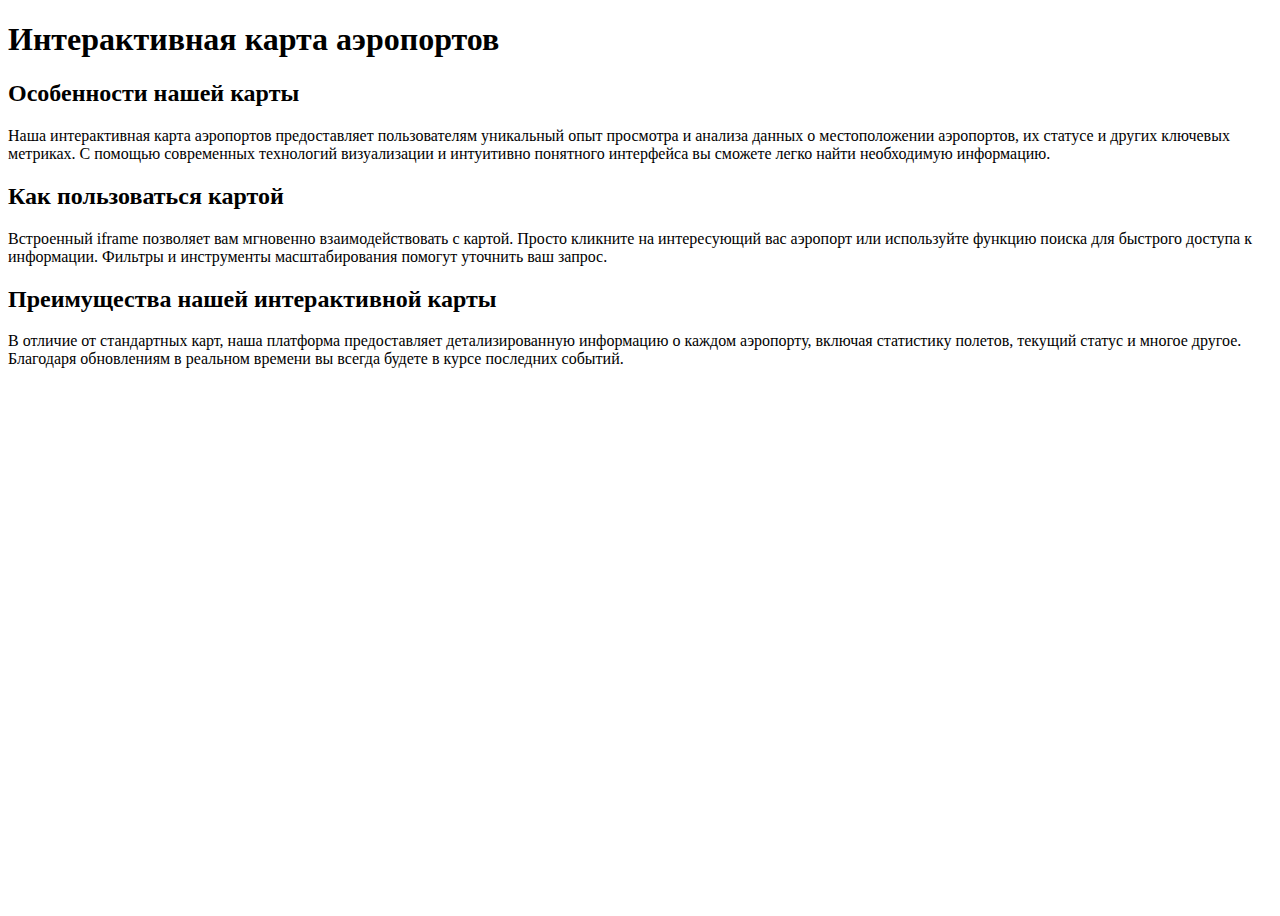
==== commit 69c8f6fc: "New map" ====
--- a/index.html
+++ b/index.html
@@ -32,1570 +32,50 @@
     <link href="https://fonts.googleapis.com/css2?family=Montserrat:wght@300;400;500;700&family=Open+Sans:wght@400;600;700;800&display=swap" rel="stylesheet"> 
 
     <!-- META-ТЕГИ ДЛЯ ПОИСКОВИКОВ -->
-    <meta name="description" content="" />
+    <meta name="description" content="Изучите пример карты Epsilon Metrics. Визуализация данных, интуитивный интерфейс и инструменты для анализа метрик в одном месте." />
     <meta name="keywords" content="" />
     <meta name="robots" content="" />
 
     <!-- FAVICON -->
-    <link rel="apple-touch-icon" sizes="152x152" href="./img/icons/favicon/apple-touch-icon.png">
-    <link rel="icon" type="image/png" sizes="32x32" href="./img/icons/favicon/favicon-32x32.png">
-    <link rel="icon" type="image/png" sizes="16x16" href="./img/icons/favicon/favicon-16x16.png">
-    <link rel="manifest" href="./img/icons/favicon/site.webmanifest">
-    <link rel="mask-icon" href="./img/icons/favicon/safari-pinned-tab.svg" color="#5bbad5">
-    <link rel="shortcut icon" href="./img/icons/favicon/favicon.ico">
-    <meta name="msapplication-TileColor" content="#da532c">
-    <meta name="msapplication-config" content="./img/icons/favicon/browserconfig.xml">
-    <meta name="theme-color" content="#ffffff">
-
-    <!-- Стили -->
-    <link rel="stylesheet" href="css/swiper-bundle.min.css">
-    <link rel="stylesheet" href="css/main.css">
-
-    <title>EpsilonMetrics превращает геоданные в умные идеи</title>
+    <link rel="apple-touch-icon" sizes="152x152" href="/img/icons/favicon/apple-touch-icon.png">
+    <link rel="icon" type="image/png" sizes="32x32" href="/img/icons/favicon/favicon-32x32.png">
+    <link rel="icon" type="image/png" sizes="16x16" href="/img/icons/favicon/favicon-16x16.png">
+    <title>Пример интерактивной карты Epsilon Metrics</title>
 </head>
-
 <body>
 
+    <header>
+        <h1>Интерактивная карта аэропортов</h1>
+    </header>
 
-<!-- HEADER -->
+    <section>
+        <h2>Особенности нашей карты</h2>
+        <p>Наша интерактивная карта аэропортов предоставляет пользователям уникальный опыт просмотра и анализа данных о
+            местоположении аэропортов, их статусе и других ключевых метриках. С помощью современных технологий
+            визуализации и интуитивно понятного интерфейса вы сможете легко найти необходимую информацию.</p>
+    </section>
 
-<header class="header">
-    <img class="header__bg" src="./img/header/bg.png" alt="header__bg">
-    <!-- <video class="header__video" playsinline autoplay loop muted poster="./img/poster-video.png">
-        <source src="./video/header_bg.mp4" type='video/mp4'>
-        WARNING: Your browser does not support the video tag!
-    </video> -->
-    <div class="container">
-        <!-- NAV -->
-        <div class="header-nav">
-            <a class="header-nav__logo" href="https://epsilonmetrics.ru/">
-                <img src="./img/logo.png" alt="logo">
-            </a>
-            <nav class="header-nav__nav">
-                <ul class="nav-list">
-                    <li class="nav-item">
-                        <span class="nav-item__text">Платформа</span>
-                        <div class="navbar__dropdown">
-                            <div class="dropdown__section">
-                                <ul class="dropdown-list">
-                                    <li class="dropdown-item">
-                                      <a class="dropdown-item__link link_underline" href="https://epsilonmetrics.ru/platform/">
-                                        <div class="dropdown-item__ico"> 
-                                          <img src="./img/icons/menu/platform/techo.svg" alt="menu__item">
-                                        </div> 
-                                        <span class="dropdown-item__text"> Технология </span>
-                                      </a> 
-                                    </li>
-                                    <li class="dropdown-item">
-                                        <a class="dropdown-item__link link_underline" href="https://epsilonmetrics.ru/data-catalog/">
-                                          <div class="dropdown-item__ico"> 
-                                            <img src="./img/icons/menu/platform/data.svg" alt="menu__item">
-                                          </div> 
-                                          <span class="dropdown-item__text"> Данные </span>
-                                        </a> 
-                                      </li>
-                                      <li class="dropdown-item">
-                                        <a class="dropdown-item__link link_underline" href="https://epsilonmetrics.ru/services/">
-                                          <div class="dropdown-item__ico"> 
-                                            <img src="./img/icons/menu/platform/service.svg" alt="menu__item">
-                                          </div> 
-                                          <span class="dropdown-item__text"> Сервисы </span>
-                                        </a> 
-                                      </li>
-                                </ul>
-                            </div>
-                        </div>
-                    </li>
-                    <li class="nav-item">
-                        <span class="nav-item__text">Решения</span>
-                        <div class="navbar__dropdown navbar__dropdown_flex">
-                            <div class="dropdown__tab">
-                                <ul class="tab__list">
-                                    <li class="tab__item">
-                                        <a class="tab__link active" href="#tab-industry" data-tab="tab-industry">
-                                            <span>По</span>
-                                            <span>Отрасли</span>
-                                        </a>
-                                    </li>
-                                    <li class="tab__item">
-                                        <a class="tab__link" href="#tab-use" data-tab="tab-use">
-                                            <span>По</span>
-                                            <span>Сценарию использования</span>
-                                        </a>
-                                    </li>
-                                    <li class="tab__item">
-                                        <a class="tab__link" href="#tab-role" data-tab="tab-role">
-                                            <span>По</span>
-                                            <span>Роли</span>
-                                        </a>
-                                    </li>
-                                </ul>
-                            </div>
-                            <div class="dropdown__section dropdown__section_tab active" id="tab-industry">
-                                <ul class="dropdown-list dropdown-list_flex">
-                                    <li class="dropdown-item dropdown-item_flex">
-                                      <a class="dropdown-item__link link_underline" href="https://epsilonmetrics.ru/industries/cities-government/">
-                                        <div class="dropdown-item__ico"> 
-                                          <img src="./img/icons/menu/solutions/industry/city.svg" alt="menu__item">
-                                        </div> 
-                                        <span class="dropdown-item__text"> Города и правительство </span>
-                                      </a> 
-                                    </li>
-                                    <li class="dropdown-item dropdown-item_flex">
-                                        <a class="dropdown-item__link link_underline" href="https://epsilonmetrics.ru/industries/environmental-and-natural-resources/">
-                                          <div class="dropdown-item__ico"> 
-                                            <img src="./img/icons/menu/solutions/industry/wood.svg" alt="menu__item">
-                                          </div> 
-                                          <span class="dropdown-item__text"> Окружающая среда </span>
-                                        </a> 
-                                    </li>
-                                    <li class="dropdown-item dropdown-item_flex">
-                                        <a class="dropdown-item__link link_underline" href="https://epsilonmetrics.ru/industries/marketing-and-advertising/">
-                                            <div class="dropdown-item__ico"> 
-                                                <img src="./img/icons/menu/solutions/industry/marketing.svg" alt="menu__item">
-                                            </div> 
-                                            <span class="dropdown-item__text"> Маркетинг и реклама </span>
-                                        </a> 
-                                    </li>
-                                    <li class="dropdown-item dropdown-item_flex">
-                                        <a class="dropdown-item__link link_underline" href="https://epsilonmetrics.ru/industries/telecommunications/">
-                                            <div class="dropdown-item__ico"> 
-                                                <img src="./img/icons/menu/solutions/industry/tele.svg" alt="menu__item">
-                                            </div> 
-                                            <span class="dropdown-item__text"> Телекоммуникации </span>
-                                        </a> 
-                                    </li>
-                                    <li class="dropdown-item dropdown-item_flex">
-                                        <a class="dropdown-item__link link_underline" href="https://epsilonmetrics.ru/industries/financial-services/">
-                                            <div class="dropdown-item__ico"> 
-                                                <img src="./img/icons/menu/solutions/industry/money.svg" alt="menu__item">
-                                            </div> 
-                                            <span class="dropdown-item__text"> Финансовые услуги </span>
-                                        </a> 
-                                    </li>
-                                    <li class="dropdown-item dropdown-item_flex">
-                                        <a class="dropdown-item__link link_underline" href="https://epsilonmetrics.ru/industries/healthcare-and-pharma/">
-                                            <div class="dropdown-item__ico"> 
-                                                <img src="./img/icons/menu/solutions/industry/health.svg" alt="menu__item">
-                                            </div> 
-                                            <span class="dropdown-item__text"> Здоровье и фармацевтика </span>
-                                        </a> 
-                                    </li>
-                                    <li class="dropdown-item dropdown-item_flex">
-                                        <a class="dropdown-item__link link_underline" href="https://epsilonmetrics.ru/industries/real-estate/">
-                                          <div class="dropdown-item__ico"> 
-                                            <img src="./img/icons/menu/solutions/industry/house.svg" alt="menu__item">
-                                          </div> 
-                                          <span class="dropdown-item__text"> Недвижимость </span>
-                                        </a> 
-                                    </li>
-                                    <li class="dropdown-item dropdown-item_flex">
-                                        <a class="dropdown-item__link link_underline" href="https://epsilonmetrics.ru/industries/transport/">
-                                          <div class="dropdown-item__ico"> 
-                                            <img src="./img/icons/menu/solutions/industry/car.svg" alt="menu__item">
-                                          </div> 
-                                          <span class="dropdown-item__text"> Транспорт </span>
-                                        </a> 
-                                    </li>
-                                    <li class="dropdown-item dropdown-item_flex">
-                                        <a class="dropdown-item__link link_underline" href="https://epsilonmetrics.ru/industries/consumer-goods/">
-                                            <div class="dropdown-item__ico"> 
-                                                <img src="./img/icons/menu/solutions/industry/cart.svg" alt="menu__item">
-                                            </div> 
-                                            <span class="dropdown-item__text"> Потребительские товары </span>
-                                        </a> 
-                                    </li>
-                                    <li class="dropdown-item dropdown-item_flex">
-                                        <a class="dropdown-item__link link_underline" href="https://epsilonmetrics.ru/industries/logistics/">
-                                            <div class="dropdown-item__ico"> 
-                                                <img src="./img/icons/menu/solutions/industry/location.svg" alt="menu__item">
-                                            </div> 
-                                            <span class="dropdown-item__text"> Логистика </span>
-                                        </a> 
-                                    </li>
-                                    <li class="dropdown-item dropdown-item_flex">
-                                        <a class="dropdown-item__link link_underline" href="https://epsilonmetrics.ru/industries/retail/">
-                                            <div class="dropdown-item__ico"> 
-                                                <img src="./img/icons/menu/solutions/industry/trading.svg" alt="menu__item">
-                                            </div> 
-                                            <span class="dropdown-item__text"> Розничная торговля </span>
-                                        </a> 
-                                    </li>
-                                    <li class="dropdown-item dropdown-item_flex">
-                                        <a class="dropdown-item__link link_underline" href="https://epsilonmetrics.ru/industries/utilities/">
-                                            <div class="dropdown-item__ico"> 
-                                                <img src="./img/icons/menu/solutions/industry/pay.svg" alt="menu__item">
-                                            </div> 
-                                            <span class="dropdown-item__text"> Коммунальные услуги </span>
-                                        </a> 
-                                    </li>
-                                </ul>
-                                <a class="btn_tab btn" href="https://epsilonmetrics.ru/industries/">
-                                    <span>ВСЕ ОТРАСЛИ</span>
-                                </a>
-                            </div>
-                            <div class="dropdown__section dropdown__section_tab" id="tab-use">
-                                <ul class="dropdown-list dropdown-list_flex">
-                                    <li class="dropdown-item dropdown-item_flex">
-                                      <a class="dropdown-item__link link_underline" href="https://epsilonmetrics.ru/solutions/site-selection/">
-                                        <div class="dropdown-item__ico"> 
-                                          <img src="./img/icons/menu/solutions/use/map_location.svg" alt="menu__item">
-                                        </div> 
-                                        <span class="dropdown-item__text"> Выбор площадки </span>
-                                      </a> 
-                                    </li>
-                                    <li class="dropdown-item dropdown-item_flex">
-                                        <a class="dropdown-item__link link_underline" href="https://epsilonmetrics.ru/solutions/healthcare-analytics/">
-                                          <div class="dropdown-item__ico"> 
-                                            <img src="./img/icons/menu/solutions/use/med.svg" alt="menu__item">
-                                          </div> 
-                                          <span class="dropdown-item__text"> Медицинская аналитика </span>
-                                        </a> 
-                                    </li>
-                                    <li class="dropdown-item dropdown-item_flex">
-                                        <a class="dropdown-item__link link_underline" href="https://epsilonmetrics.ru/solutions/geomarketing/">
-                                            <div class="dropdown-item__ico"> 
-                                                <img src="./img/icons/menu/solutions/use/location_arrow.svg" alt="menu__item">
-                                            </div> 
-                                            <span class="dropdown-item__text"> Геомаркетинг </span>
-                                        </a> 
-                                    </li>
-                                    <li class="dropdown-item dropdown-item_flex">
-                                        <a class="dropdown-item__link link_underline" href="https://epsilonmetrics.ru/solutions/indoor-mapping/">
-                                            <div class="dropdown-item__ico"> 
-                                                <img src="./img/icons/menu/solutions/use/card.svg" alt="menu__item">
-                                            </div> 
-                                            <span class="dropdown-item__text"> Картографирование помещений </span>
-                                        </a> 
-                                    </li>
-                                    <li class="dropdown-item dropdown-item_flex">
-                                        <a class="dropdown-item__link link_underline" href="https://epsilonmetrics.ru/solutions/supply-chain-optimization/">
-                                            <div class="dropdown-item__ico"> 
-                                                <img src="./img/icons/menu/solutions/use/document.svg" alt="menu__item">
-                                            </div> 
-                                            <span class="dropdown-item__text"> Оптимизация цепочек поставок </span>
-                                        </a> 
-                                    </li>
-                                    <li class="dropdown-item dropdown-item_flex">
-                                        <a class="dropdown-item__link link_underline" href="https://epsilonmetrics.ru/solutions/iot-analytics/">
-                                            <div class="dropdown-item__ico"> 
-                                                <img src="./img/icons/menu/solutions/use/analytics.svg" alt="menu__item">
-                                            </div> 
-                                            <span class="dropdown-item__text"> Аналитика Интернета вещей </span>
-                                        </a> 
-                                    </li>
-                                    <li class="dropdown-item dropdown-item_flex">
-                                        <a class="dropdown-item__link link_underline" href="https://epsilonmetrics.ru/solutions/catastrophe-modeling/">
-                                          <div class="dropdown-item__ico"> 
-                                            <img src="./img/icons/menu/solutions/use/model.svg" alt="menu__item">
-                                          </div> 
-                                          <span class="dropdown-item__text"> Моделирование катастроф </span>
-                                        </a> 
-                                    </li>
-                                    <li class="dropdown-item dropdown-item_flex">
-                                        <a class="dropdown-item__link link_underline" href="https://epsilonmetrics.ru/solutions/network-deployment/">
-                                          <div class="dropdown-item__ico"> 
-                                            <img src="./img/icons/menu/solutions/use/content-network.svg" alt="menu__item">
-                                          </div> 
-                                          <span class="dropdown-item__text"> Развертывание сети </span>
-                                        </a> 
-                                    </li>
-                                    <li class="dropdown-item dropdown-item_flex">
-                                        <a class="dropdown-item__link link_underline" href="https://epsilonmetrics.ru/solutions/data-monetization/">
-                                            <div class="dropdown-item__ico"> 
-                                                <img src="./img/icons/menu/solutions/use/data.svg" alt="menu__item">
-                                            </div> 
-                                            <span class="dropdown-item__text"> Монетизация данных </span>
-                                        </a> 
-                                    </li>
-                                    <li class="dropdown-item dropdown-item_flex">
-                                        <a class="dropdown-item__link link_underline" href="https://epsilonmetrics.ru/solutions/territory-planning/">
-                                            <div class="dropdown-item__ico"> 
-                                                <img src="./img/icons/menu/solutions/use/plan.svg" alt="menu__item">
-                                            </div> 
-                                            <span class="dropdown-item__text"> Планировка территории </span>
-                                        </a> 
-                                    </li>
-                                    <li class="dropdown-item dropdown-item_flex">
-                                        <a class="dropdown-item__link link_underline" href="https://epsilonmetrics.ru/solutions/environmental-management/">
-                                            <div class="dropdown-item__ico"> 
-                                                <img src="./img/icons/menu/solutions/use/wood.svg" alt="menu__item">
-                                            </div> 
-                                            <span class="dropdown-item__text"> Управление окружающей средой </span>
-                                        </a> 
-                                    </li>
-                                    <li class="dropdown-item dropdown-item_flex">
-                                        <a class="dropdown-item__link link_underline" href="https://epsilonmetrics.ru/solutions/real-estate-market-analysis/">
-                                            <div class="dropdown-item__ico"> 
-                                                <img src="./img/icons/menu/solutions/use/building.svg" alt="menu__item">
-                                            </div> 
-                                            <span class="dropdown-item__text"> Анализ рынка недвижимости  </span>
-                                        </a> 
-                                    </li>
-                                    <li class="dropdown-item dropdown-item_flex">
-                                        <a class="dropdown-item__link link_underline" href="https://epsilonmetrics.ru/solutions/fraud-detection/">
-                                            <div class="dropdown-item__ico"> 
-                                                <img src="./img/icons/menu/solutions/use/mask.svg" alt="menu__item">
-                                            </div> 
-                                            <span class="dropdown-item__text"> Обнаружение мошенничества </span>
-                                        </a> 
-                                    </li>
-                                </ul>
-                                <a class="btn_tab btn" href="https://epsilonmetrics.ru/solutions/">
-                                    <span>ВСЕ ВАРИАНТЫ ИСПОЛЬЗОВАНИЯ</span>
-                                </a>
-                            </div>
-                            <div class="dropdown__section dropdown__section_tab" id="tab-role">
-                                <ul class="dropdown-list dropdown-list_flex">
-                                    <li class="dropdown-item dropdown-item_flex">
-                                      <a class="dropdown-item__link link_underline" href="https://epsilonmetrics.ru/solutions/">
-                                        <div class="dropdown-item__ico"> 
-                                          <img src="./img/icons/menu/solutions/role/user-check.svg" alt="menu__item">
-                                        </div> 
-                                        <span class="dropdown-item__text"> Бизнес-пользователь </span>
-                                      </a> 
-                                    </li>
-                                    <li class="dropdown-item dropdown-item_flex">
-                                      <a class="dropdown-item__link link_underline" href="https://epsilonmetrics.ru/solutions/developer/">
-                                        <div class="dropdown-item__ico"> 
-                                          <img src="./img/icons/menu/solutions/role/array.svg" alt="menu__item">
-                                        </div> 
-                                        <span class="dropdown-item__text"> Разработчик </span>
-                                      </a> 
-                                    </li>
-                                    <li class="dropdown-item dropdown-item_flex">
-                                        <a class="dropdown-item__link link_underline" href="https://epsilonmetrics.ru/solutions/data-science/">
-                                          <div class="dropdown-item__ico"> 
-                                            <img src="./img/icons/menu/solutions/role/data-table.svg" alt="menu__item">
-                                          </div> 
-                                          <span class="dropdown-item__text"> Специалист по данным </span>
-                                        </a> 
-                                      </li>
-                                      <li class="dropdown-item dropdown-item_flex">
-                                        <a class="dropdown-item__link link_underline" href="https://epsilonmetrics.ru/solutions/gis-software/">
-                                          <div class="dropdown-item__ico"> 
-                                            <img src="./img/icons/menu/solutions/role/world.svg" alt="menu__item">
-                                          </div> 
-                                          <span class="dropdown-item__text"> ГИС-профессионал </span>
-                                        </a> 
-                                      </li>
-                                </ul>
-                            </div>
-                        </div>
-                    </li>
-                    <li class="nav-item">
-                        <span class="nav-item__text">Документация</span>
-                        <div class="navbar__dropdown">
-                            <div class="dropdown__section dropdown__section_pr-small">
-                                <ul class="dropdown-list">
-                                    <li class="dropdown-item">
-                                      <a class="dropdown-item__link link_underline" href="https://docs.epsilonmetrics.ru/">
-                                        <div class="dropdown-item__ico"> 
-                                          <img src="./img/icons/menu/document/document.svg" alt="menu__item">
-                                        </div>
-                                        <div class="dropdown-item__text-wrapper">
-                                            <span class="dropdown-item__text"> Документация </span>
-                                            <p class="dropdown-item__description">Документация и ресурсы для максимально эффективного использования Epsilon</p>
-                                        </div>
-                                      </a> 
-                                    </li>
-                                    <li class="dropdown-item">
-                                        <a class="dropdown-item__link link_underline" href="https://docs.epsilonmetrics.ru/tutorials/">
-                                            <div class="dropdown-item__ico"> 
-                                                <img src="./img/icons/menu/document/metod.svg" alt="menu__item">
-                                            </div>
-                                            <div class="dropdown-item__text-wrapper">
-                                                <span class="dropdown-item__text"> Методические рекомендации </span>
-                                                <p class="dropdown-item__description">Пошаговые инструкции, чтобы быстро стать экспертом</p>
-                                            </div>
-                                        </a> 
-                                    </li>
-                                </ul>
-                            </div>
-                        </div>
-                    </li>
-                    <li class="nav-item nav-item_empty">
-                        <a class="dropdown-item__link link_underline link_underline_main" href="https://epsilonmetrics.ru/pricing/">
-                            <span class="dropdown-item__text"> Цены </span>
-                        </a>
-                    </li>
-                    <li class="nav-item">
-                        <span class="nav-item__text">О компании</span>
-                        <div class="navbar__dropdown">
-                            <div class="dropdown__section">
-                                <ul class="dropdown-list">
-                                    <li class="dropdown-item">
-                                      <a class="dropdown-item__link link_underline" href="https://epsilonmetrics.ru/blog/">
-                                        <div class="dropdown-item__ico"> 
-                                          <img src="./img/icons/menu/company/blog.svg" alt="menu__item">
-                                        </div> 
-                                        <span class="dropdown-item__text"> Блог </span>
-                                      </a> 
-                                    </li>
-                                    <li class="dropdown-item">
-                                        <a class="dropdown-item__link link_underline" href="https://epsilonmetrics.ru/customer-stories/">
-                                            <div class="dropdown-item__ico"> 
-                                                <img src="./img/icons/menu/company/stories.svg" alt="menu__item">
-                                            </div> 
-                                            <span class="dropdown-item__text"> Истории клиентов </span>
-                                        </a> 
-                                    </li>
-                                    <li class="dropdown-item">
-                                        <a class="dropdown-item__link link_underline" href="https://epsilonmetrics.ru/careers/">
-                                            <div class="dropdown-item__ico"> 
-                                                <img src="./img/icons/menu/company/career.svg" alt="menu__item">
-                                            </div> 
-                                            <span class="dropdown-item__text"> Карьера </span>
-                                        </a> 
-                                    </li>
-                                    <li class="dropdown-item">
-                                        <a class="dropdown-item__link link_underline" href="https://epsilonmetrics.ru/about-us/">
-                                            <div class="dropdown-item__ico"> 
-                                                <img src="./img/icons/menu/company/us.svg" alt="menu__item">
-                                            </div> 
-                                            <span class="dropdown-item__text"> О нас </span>
-                                        </a> 
-                                    </li>
-                                    <li class="dropdown-item">
-                                        <a class="dropdown-item__link link_underline" href="https://epsilonmetrics.ru/partners/">
-                                            <div class="dropdown-item__ico"> 
-                                                <img src="./img/icons/menu/company/partners.svg" alt="menu__item">
-                                            </div> 
-                                            <span class="dropdown-item__text"> Партнерам </span>
-                                        </a> 
-                                    </li>
-                                </ul>
-                            </div>
-                        </div>
-                    </li>
-                    <li class="nav-item nav-item_empty">
-                        <a class="btn header-nav__btn header-nav__btn_small header-nav__btn_orange" href="https://maps.epsilonmetrics.ru/signup/">
-                            <span>Попробовать бесплатно</span>
-                        </a>
-                    </li>
-                    <li class="nav-item nav-item_empty">
-                        <a class="btn header-nav__btn header-nav__btn_small" href="https://maps.epsilonmetrics.ru">
-                            <span>Войти</span>
-                        </a>
-                    </li>
-                </ul>
-            </nav>
-            <!--********************************************************************** BURGER -->
-            <div class="burger">
-                <span class="burger__line"></span>
-            </div>
-            <div class="mobile__wrapper">
-                <nav class="mobile">
-                    <ul class="mobile__list">
-                        <li class="mobile__item">
-                            <div class="mobile-item__wrapper">
-                                <div class="mobile-item__select">
-                                    <span class="mobile-item__title">Платформа</span>
-                                    <div class="mobile-item__arrow">
-                                        <img src="./img/icons/arrow_select.svg" alt="">
-                                    </div>
-                                </div>
-                                <div class="mobile-item__collaps">
-                                    <ul class="mobile-item__list">
-                                        <li class="dropdown-item">
-                                            <a class="dropdown-item__link link_underline mobile__link" href="https://epsilonmetrics.ru/platform/">
-                                              <div class="dropdown-item__ico"> 
-                                                <img src="./img/icons/menu/platform/techo.svg" alt="menu__item">
-                                              </div> 
-                                              <span class="dropdown-item__text"> Технология </span>
-                                            </a> 
-                                        </li>
-                                        <li class="dropdown-item">
-                                            <a class="dropdown-item__link link_underline mobile__link" href="https://epsilonmetrics.ru/data-catalog/ ">
-                                              <div class="dropdown-item__ico"> 
-                                                <img src="./img/icons/menu/platform/data.svg" alt="menu__item">
-                                              </div> 
-                                              <span class="dropdown-item__text"> Данные </span>
-                                            </a> 
-                                          </li>
-                                          <li class="dropdown-item">
-                                            <a class="dropdown-item__link link_underline mobile__link" href="https://epsilonmetrics.ru/services/">
-                                              <div class="dropdown-item__ico"> 
-                                                <img src="./img/icons/menu/platform/service.svg" alt="menu__item">
-                                              </div> 
-                                              <span class="dropdown-item__text"> Сервисы </span>
-                                            </a> 
-                                          </li>
-                                    </ul>
-                                </div>
-                            </div>
-                        </li>
-                        <li class="mobile__item">
-                            <div class="mobile-item__wrapper">
-                                <div class="mobile-item__select">
-                                    <span class="mobile-item__title">Решения</span>
-                                    <div class="mobile-item__arrow">
-                                        <img src="./img/icons/arrow_select.svg" alt="">
-                                    </div>
-                                </div>
-                                <div class="swiper-3 mobile-item__collaps">
-                                    <div class="dropdown__tab">
-                                        <ul class="tab__list swiper-pagination">
-                                            <li class="tab__item">
-                                                <a class="tab__link active" href="#tab-industry-mobile" data-tab="tab-industry-mobile">
-                                                    <span>По</span>
-                                                    <span>Отрасли</span>
-                                                </a>
-                                            </li>
-                                            <li class="tab__item">
-                                                <a class="tab__link" href="#tab-use-mobile" data-tab="tab-use-mobile">
-                                                    <span>По</span>
-                                                    <span>Сценарию использования</span>
-                                                </a>
-                                            </li>
-                                            <li class="tab__item">
-                                                <a class="tab__link" href="#tab-role-mobile" data-tab="tab-role-mobile">
-                                                    <span>По</span>
-                                                    <span>Роли</span>
-                                                </a>
-                                            </li>
-                                        </ul>
-                                    </div>
-                                    <div class="swiper-wrapper dropdown__section_mobile">
-                                        <ul class="swiper-slide dropdown-list dropdown-list_flex" id="tab-industry-mobile">
-                                            <li class="dropdown-item dropdown-item_flex">
-                                              <a class="dropdown-item__link link_underline" href="https://epsilonmetrics.ru/industries/cities-government/">
-                                                <div class="dropdown-item__ico"> 
-                                                  <img src="./img/icons/menu/solutions/industry/city.svg" alt="menu__item">
-                                                </div> 
-                                                <span class="dropdown-item__text"> Города и правительство </span>
-                                              </a> 
-                                            </li>
-                                            <li class="dropdown-item dropdown-item_flex">
-                                                <a class="dropdown-item__link link_underline" href="https://epsilonmetrics.ru/industries/environmental-and-natural-resources/">
-                                                  <div class="dropdown-item__ico"> 
-                                                    <img src="./img/icons/menu/solutions/industry/wood.svg" alt="menu__item">
-                                                  </div> 
-                                                  <span class="dropdown-item__text"> Окружающая среда </span>
-                                                </a> 
-                                            </li>
-                                            <li class="dropdown-item dropdown-item_flex">
-                                                <a class="dropdown-item__link link_underline" href="https://epsilonmetrics.ru/industries/marketing-and-advertising/">
-                                                    <div class="dropdown-item__ico"> 
-                                                        <img src="./img/icons/menu/solutions/industry/marketing.svg" alt="menu__item">
-                                                    </div> 
-                                                    <span class="dropdown-item__text"> Маркетинг и реклама </span>
-                                                </a> 
-                                            </li>
-                                            <li class="dropdown-item dropdown-item_flex">
-                                                <a class="dropdown-item__link link_underline" href="https://epsilonmetrics.ru/industries/telecommunications/">
-                                                    <div class="dropdown-item__ico"> 
-                                                        <img src="./img/icons/menu/solutions/industry/tele.svg" alt="menu__item">
-                                                    </div> 
-                                                    <span class="dropdown-item__text"> Телекоммуникации </span>
-                                                </a> 
-                                            </li>
-                                            <li class="dropdown-item dropdown-item_flex">
-                                                <a class="dropdown-item__link link_underline" href="https://epsilonmetrics.ru/industries/financial-services/">
-                                                    <div class="dropdown-item__ico"> 
-                                                        <img src="./img/icons/menu/solutions/industry/money.svg" alt="menu__item">
-                                                    </div> 
-                                                    <span class="dropdown-item__text"> Финансовые услуги </span>
-                                                </a> 
-                                            </li>
-                                            <li class="dropdown-item dropdown-item_flex">
-                                                <a class="dropdown-item__link link_underline" href="https://epsilonmetrics.ru/industries/healthcare-and-pharma/">
-                                                    <div class="dropdown-item__ico"> 
-                                                        <img src="./img/icons/menu/solutions/industry/health.svg" alt="menu__item">
-                                                    </div> 
-                                                    <span class="dropdown-item__text"> Здоровье и фармацевтика </span>
-                                                </a> 
-                                            </li>
-                                            <li class="dropdown-item dropdown-item_flex">
-                                                <a class="dropdown-item__link link_underline" href="https://epsilonmetrics.ru/industries/real-estate/">
-                                                  <div class="dropdown-item__ico"> 
-                                                    <img src="./img/icons/menu/solutions/industry/house.svg" alt="menu__item">
-                                                  </div> 
-                                                  <span class="dropdown-item__text"> Недвижимость </span>
-                                                </a> 
-                                            </li>
-                                            <li class="dropdown-item dropdown-item_flex">
-                                                <a class="dropdown-item__link link_underline" href="https://epsilonmetrics.ru/industries/transport/">
-                                                  <div class="dropdown-item__ico"> 
-                                                    <img src="./img/icons/menu/solutions/industry/car.svg" alt="menu__item">
-                                                  </div> 
-                                                  <span class="dropdown-item__text"> Транспорт </span>
-                                                </a> 
-                                            </li>
-                                            <li class="dropdown-item dropdown-item_flex">
-                                                <a class="dropdown-item__link link_underline" href="https://epsilonmetrics.ru/industries/consumer-goods/">
-                                                    <div class="dropdown-item__ico"> 
-                                                        <img src="./img/icons/menu/solutions/industry/cart.svg" alt="menu__item">
-                                                    </div> 
-                                                    <span class="dropdown-item__text"> Потребительские товары </span>
-                                                </a> 
-                                            </li>
-                                            <li class="dropdown-item dropdown-item_flex">
-                                                <a class="dropdown-item__link link_underline" href="https://epsilonmetrics.ru/industries/logistics/">
-                                                    <div class="dropdown-item__ico"> 
-                                                        <img src="./img/icons/menu/solutions/industry/location.svg" alt="menu__item">
-                                                    </div> 
-                                                    <span class="dropdown-item__text"> Логистика </span>
-                                                </a> 
-                                            </li>
-                                            <li class="dropdown-item dropdown-item_flex">
-                                                <a class="dropdown-item__link link_underline" href="https://epsilonmetrics.ru/industries/retail/">
-                                                    <div class="dropdown-item__ico"> 
-                                                        <img src="./img/icons/menu/solutions/industry/trading.svg" alt="menu__item">
-                                                    </div> 
-                                                    <span class="dropdown-item__text"> Розничная торговля </span>
-                                                </a> 
-                                            </li>
-                                            <li class="dropdown-item dropdown-item_flex">
-                                                <a class="dropdown-item__link link_underline" href="https://epsilonmetrics.ru/industries/utilities/">
-                                                    <div class="dropdown-item__ico"> 
-                                                        <img src="./img/icons/menu/solutions/industry/pay.svg" alt="menu__item">
-                                                    </div> 
-                                                    <span class="dropdown-item__text"> Коммунальные услуги </span>
-                                                </a> 
-                                            </li>
-                                        </ul>
-                                        <ul class="swiper-slide dropdown-list dropdown-list_flex"  id="tab-use-mobile">
-                                            <li class="dropdown-item dropdown-item_flex">
-                                              <a class="dropdown-item__link link_underline" href="https://epsilonmetrics.ru/solutions/site-selection/">
-                                                <div class="dropdown-item__ico"> 
-                                                  <img src="./img/icons/menu/solutions/use/map_location.svg" alt="menu__item">
-                                                </div> 
-                                                <span class="dropdown-item__text"> Выбор площадки </span>
-                                              </a> 
-                                            </li>
-                                            <li class="dropdown-item dropdown-item_flex">
-                                                <a class="dropdown-item__link link_underline" href="https://epsilonmetrics.ru/solutions/healthcare-analytics/">
-                                                  <div class="dropdown-item__ico"> 
-                                                    <img src="./img/icons/menu/solutions/use/med.svg" alt="menu__item">
-                                                  </div> 
-                                                  <span class="dropdown-item__text"> Медицинская аналитика </span>
-                                                </a> 
-                                            </li>
-                                            <li class="dropdown-item dropdown-item_flex">
-                                                <a class="dropdown-item__link link_underline" href="https://epsilonmetrics.ru/solutions/geomarketing/">
-                                                    <div class="dropdown-item__ico"> 
-                                                        <img src="./img/icons/menu/solutions/use/location_arrow.svg" alt="menu__item">
-                                                    </div> 
-                                                    <span class="dropdown-item__text"> Геомаркетинг </span>
-                                                </a> 
-                                            </li>
-                                            <li class="dropdown-item dropdown-item_flex">
-                                                <a class="dropdown-item__link link_underline" href="https://epsilonmetrics.ru/solutions/indoor-mapping/">
-                                                    <div class="dropdown-item__ico"> 
-                                                        <img src="./img/icons/menu/solutions/use/card.svg" alt="menu__item">
-                                                    </div> 
-                                                    <span class="dropdown-item__text"> Картографирование помещений </span>
-                                                </a> 
-                                            </li>
-                                            <li class="dropdown-item dropdown-item_flex">
-                                                <a class="dropdown-item__link link_underline" href="https://epsilonmetrics.ru/solutions/supply-chain-optimization/">
-                                                    <div class="dropdown-item__ico"> 
-                                                        <img src="./img/icons/menu/solutions/use/document.svg" alt="menu__item">
-                                                    </div> 
-                                                    <span class="dropdown-item__text"> Оптимизация цепочек поставок </span>
-                                                </a> 
-                                            </li>
-                                            <li class="dropdown-item dropdown-item_flex">
-                                                <a class="dropdown-item__link link_underline" href="https://epsilonmetrics.ru/solutions/iot-analytics/">
-                                                    <div class="dropdown-item__ico"> 
-                                                        <img src="./img/icons/menu/solutions/use/analytics.svg" alt="menu__item">
-                                                    </div> 
-                                                    <span class="dropdown-item__text"> Аналитика Интернета вещей </span>
-                                                </a> 
-                                            </li>
-                                            <li class="dropdown-item dropdown-item_flex">
-                                                <a class="dropdown-item__link link_underline" href="https://epsilonmetrics.ru/solutions/catastrophe-modeling/">
-                                                  <div class="dropdown-item__ico"> 
-                                                    <img src="./img/icons/menu/solutions/use/model.svg" alt="menu__item">
-                                                  </div> 
-                                                  <span class="dropdown-item__text"> Моделирование катастроф </span>
-                                                </a> 
-                                            </li>
-                                            <li class="dropdown-item dropdown-item_flex">
-                                                <a class="dropdown-item__link link_underline" href="https://epsilonmetrics.ru/solutions/network-deployment/">
-                                                  <div class="dropdown-item__ico"> 
-                                                    <img src="./img/icons/menu/solutions/use/content-network.svg" alt="menu__item">
-                                                  </div> 
-                                                  <span class="dropdown-item__text"> Развертывание сети </span>
-                                                </a> 
-                                            </li>
-                                            <li class="dropdown-item dropdown-item_flex">
-                                                <a class="dropdown-item__link link_underline" href="https://epsilonmetrics.ru/solutions/data-monetization/">
-                                                    <div class="dropdown-item__ico"> 
-                                                        <img src="./img/icons/menu/solutions/use/data.svg" alt="menu__item">
-                                                    </div> 
-                                                    <span class="dropdown-item__text"> Монетизация данных </span>
-                                                </a> 
-                                            </li>
-                                            <li class="dropdown-item dropdown-item_flex">
-                                                <a class="dropdown-item__link link_underline" href="https://epsilonmetrics.ru/solutions/territory-planning/">
-                                                    <div class="dropdown-item__ico"> 
-                                                        <img src="./img/icons/menu/solutions/use/plan.svg" alt="menu__item">
-                                                    </div> 
-                                                    <span class="dropdown-item__text"> Планировка территории </span>
-                                                </a> 
-                                            </li>
-                                            <li class="dropdown-item dropdown-item_flex">
-                                                <a class="dropdown-item__link link_underline" href="https://epsilonmetrics.ru/solutions/environmental-management/">
-                                                    <div class="dropdown-item__ico"> 
-                                                        <img src="./img/icons/menu/solutions/use/wood.svg" alt="menu__item">
-                                                    </div> 
-                                                    <span class="dropdown-item__text"> Управление окружающей средой </span>
-                                                </a> 
-                                            </li>
-                                            <li class="dropdown-item dropdown-item_flex">
-                                                <a class="dropdown-item__link link_underline" href="https://epsilonmetrics.ru/solutions/real-estate-market-analysis/">
-                                                    <div class="dropdown-item__ico"> 
-                                                        <img src="./img/icons/menu/solutions/use/building.svg" alt="menu__item">
-                                                    </div> 
-                                                    <span class="dropdown-item__text"> Анализ рынка недвижимости  </span>
-                                                </a> 
-                                            </li>
-                                            <li class="dropdown-item dropdown-item_flex">
-                                                <a class="dropdown-item__link link_underline" href="https://epsilonmetrics.ru/solutions/fraud-detection/">
-                                                    <div class="dropdown-item__ico"> 
-                                                        <img src="./img/icons/menu/solutions/use/mask.svg" alt="menu__item">
-                                                    </div> 
-                                                    <span class="dropdown-item__text"> Обнаружение мошенничества </span>
-                                                </a> 
-                                            </li>
-                                        </ul>
-                                        <ul class="swiper-slide dropdown-list" id="tab-role-mobile">
-                                            <li class="dropdown-item dropdown-item_flex">
-                                              <a class="dropdown-item__link link_underline" href="https://epsilonmetrics.ru/solutions/">
-                                                <div class="dropdown-item__ico"> 
-                                                  <img src="./img/icons/menu/solutions/role/user-check.svg" alt="menu__item">
-                                                </div> 
-                                                <span class="dropdown-item__text"> Бизнес-пользователь </span>
-                                              </a> 
-                                            </li>
-                                            <li class="dropdown-item dropdown-item_flex">
-                                                <a class="dropdown-item__link link_underline" href="https://epsilonmetrics.ru/solutions/data-science/">
-                                                  <div class="dropdown-item__ico"> 
-                                                    <img src="./img/icons/menu/solutions/role/data-table.svg" alt="menu__item">
-                                                  </div> 
-                                                  <span class="dropdown-item__text"> Специалист по данным </span>
-                                                </a> 
-                                              </li>
-                                              <li class="dropdown-item dropdown-item_flex">
-                                                <a class="dropdown-item__link link_underline" href="https://epsilonmetrics.ru/solutions/developer/">
-                                                  <div class="dropdown-item__ico"> 
-                                                    <img src="./img/icons/menu/solutions/role/array.svg" alt="menu__item">
-                                                  </div> 
-                                                  <span class="dropdown-item__text"> Разработчик </span>
-                                                </a> 
-                                              </li>
-                                              <li class="dropdown-item dropdown-item_flex">
-                                                <a class="dropdown-item__link link_underline" href="https://epsilonmetrics.ru/solutions/gis-software/">
-                                                  <div class="dropdown-item__ico"> 
-                                                    <img src="./img/icons/menu/solutions/role/world.svg" alt="menu__item">
-                                                  </div> 
-                                                  <span class="dropdown-item__text"> ГИС-профессионал </span>
-                                                </a> 
-                                              </li>
-                                        </ul>
-                                    </div>
-                                    <a class="btn_tab btn btn_tab_mobile active" id="btn_tab_mobile-1" href="https://epsilonmetrics.ru/industries/">
-                                        <span>ВСЕ ОТРАСЛИ</span>
-                                    </a>
-                                    <a class="btn_tab btn btn_tab_mobile" id="btn_tab_mobile-2" href="https://epsilonmetrics.ru/solutions/">
-                                        <span>ВСЕ ВАРИАНТЫ ИСПОЛЬЗОВАНИЯ</span>
-                                    </a>
-                                </div>
-                            </div>
-                        </li>
-                        <li class="mobile__item">
-                            <div class="mobile-item__wrapper">
-                                <div class="mobile-item__select">
-                                    <span class="mobile-item__title">Документация</span>
-                                    <div class="mobile-item__arrow">
-                                        <img src="./img/icons/arrow_select.svg" alt="">
-                                    </div>
-                                </div>
-                                <div class="mobile-item__collaps">
-                                    <ul class="mobile-item__list">
-                                        <li class="dropdown-item">
-                                            <a class="dropdown-item__link link_underline mobile__link" href="https://docs.epsilonmetrics.ru/">
-                                              <div class="dropdown-item__ico"> 
-                                                <img src="./img/icons/menu/document/document.svg" alt="menu__item">
-                                              </div> 
-                                              <span class="dropdown-item__text"> Документация </span>
-                                            </a> 
-                                        </li>
-                                        <li class="dropdown-item">
-                                            <a class="dropdown-item__link link_underline mobile__link" href="https://docs.epsilonmetrics.ru/tutorials/">
-                                              <div class="dropdown-item__ico"> 
-                                                <img src="./img/icons/menu/document/metod.svg" alt="menu__item">
-                                              </div> 
-                                              <span class="dropdown-item__text"> Методические рекомендации </span>
-                                            </a> 
-                                          </li>
-                                    </ul>
-                                </div>
-                            </div>
-                        </li>
-                        <li class="mobile__item">
-                            <div class="mobile-item__wrapper">
-                                <div class="mobile-item__select">
-                                    <span class="mobile-item__title">О компании</span>
-                                    <div class="mobile-item__arrow">
-                                        <img src="./img/icons/arrow_select.svg" alt="">
-                                    </div>
-                                </div>
-                                <div class="mobile-item__collaps">
-                                    <ul class="mobile-item__list">
-                                        <li class="dropdown-item">
-                                            <a class="dropdown-item__link link_underline mobile__link" href="https://epsilonmetrics.ru/blog/">
-                                              <div class="dropdown-item__ico"> 
-                                                <img src="./img/icons/menu/document/document.svg" alt="menu__item">
-                                              </div> 
-                                              <span class="dropdown-item__text"> Блог </span>
-                                            </a> 
-                                        </li>
-                                        <li class="dropdown-item">
-                                            <a class="dropdown-item__link link_underline mobile__link" href="https://epsilonmetrics.ru/customer-stories/">
-                                                <div class="dropdown-item__ico"> 
-                                                    <img src="./img/icons/menu/company/stories.svg" alt="menu__item">
-                                                </div> 
-                                                <span class="dropdown-item__text"> Истории клиентов </span>
-                                            </a> 
-                                        </li>
-                                        <li class="dropdown-item">
-                                            <a class="dropdown-item__link link_underline mobile__link" href="https://epsilonmetrics.ru/careers/">
-                                                <div class="dropdown-item__ico"> 
-                                                    <img src="./img/icons/menu/company/career.svg" alt="menu__item">
-                                                </div> 
-                                                <span class="dropdown-item__text"> Карьера </span>
-                                            </a> 
-                                        </li>
-                                        <li class="dropdown-item">
-                                            <a class="dropdown-item__link link_underline mobile__link" href="https://epsilonmetrics.ru/about-us/">
-                                                <div class="dropdown-item__ico"> 
-                                                    <img src="./img/icons/menu/company/us.svg" alt="menu__item">
-                                                </div> 
-                                                <span class="dropdown-item__text"> О нас </span>
-                                            </a> 
-                                        </li>
-                                        <li class="dropdown-item">
-                                            <a class="dropdown-item__link link_underline mobile__link" href="https://epsilonmetrics.ru/partners/">
-                                                <div class="dropdown-item__ico"> 
-                                                    <img src="./img/icons/menu/company/partners.svg" alt="menu__item">
-                                                </div> 
-                                                <span class="dropdown-item__text"> Партнерам </span>
-                                            </a> 
-                                        </li>
-                                    </ul>
-                                </div>
-                            </div>
-                        </li>
-                    </ul>
-                    <!-- <ul class="mobile__list-account">
-                        <li class="list-account__item">
-                            <a class="btn header-nav__btn" href="https://maps.epsilonmetrics.ru">
-                                <span>Войти</span>
-                            </a>
-                        </li>
-                        <li class="list-account__item">
-                            <a class="btn header-nav__btn header-nav__btn_orange header-nav__btn_mobile" href="https://maps.epsilonmetrics.ru/signup/">
-                                <span>Попробовать бесплатно</span>
-                            </a>
-                        </li>
-                    </ul> -->
-                </nav>
-            </div>
-        </div>
-        <!-- TOP -->
-        <div class="header__banner">
-            <h1 class="header__title">Пространственная аналитика для современного стека данных</h1>
-            <p class="header__subtitle">Ведущая облачная платформа Location Intelligence</p>
-            <a class="header__btn btn btn_yellow" href="https://maps.epsilonmetrics.ru/signup/">
-                <span>Попробовать бесплатно</span>
-            </a>
-        </div>
-    </div>
-</header>
+    <section>
+        <h2>Как пользоваться картой</h2>
+        <p>Встроенный iframe позволяет вам мгновенно взаимодействовать с картой. Просто кликните на интересующий вас
+            аэропорт или используйте функцию поиска для быстрого доступа к информации. Фильтры и инструменты
+            масштабирования помогут уточнить ваш запрос.</p>
+    </section>
 
+    <section>
+        <h2>Преимущества нашей интерактивной карты</h2>
+        <p>В отличие от стандартных карт, наша платформа предоставляет детализированную информацию о каждом аэропорту,
+            включая статистику полетов, текущий статус и многое другое. Благодаря обновлениям в реальном времени вы
+            всегда будете в курсе последних событий.</p>
+    </section>
 
-<!-- SLIDER -->
+    <section>
+        <!-- Замените 'src' на вашу ссылку для iframe -->
+        <iframe width="100%" height="520" frameborder="0"
+            src="https://maps.epsilonmetrics.ru/user/publicmaps/builder/f3b6cc91-60f2-451f-a340-d95a97a9d620/embed"
+            allowfullscreen webkitallowfullscreen mozallowfullscreen oallowfullscreen msallowfullscreen></iframe>
+    </section>
 
-<section class="slider">
-    <div class="container">
-        <ul class="slide-wrapper">
-            <!-- 1 -->
-            <li class="slide">
-                <div class="slide__left">
-                    <h4 class="slide__subtitle">Нам доверяют лидеры</h4>
-                    <h3 class="slide__title">Проанализировано покрытие сетей связи для 3 миллионов пользователей</h3>
-                    <img class="slide__map" src="./img/slider/1/map.png" alt="map">
-                </div>
-                <div class="slide__right">
-                    <img class="slide__logo" src="./img/slider/1/crit_logo.svg" alt="client_logo">
-                    <div class="slide__description">
-                        <p class="slide__text">«Благодаря широким возможностям облачной платформы Epsilon Metrics, мы смогли проанализировать качество покрытия сетями связи в Республике Крым и г. Севастополь, а также запланировать размещение телекоммуникационных башен в местах с недостаточным покрытием».</p>
-                        <p class="slide__caption">Константин Попов<br>Технический Директор КРИТ</p>
-                        <a class="slide__btn btn btn_yellow" href="https://epsilonmetrics.ru/customer-stories/crit-wireless/">
-                            <span>Посмотреть описание</span>
-                        </a>
-                    </div>
-                </div>
-            </li>
-            <!-- 2 -->
-            <li class="slide">
-                <div class="slide__left">
-                    <h4 class="slide__subtitle">Нам доверяют лидеры</h4>
-                    <h3 class="slide__title">Проанализировано покрытие сетей связи для 3 миллионов пользователей</h3>
-                    <img class="slide__map" src="./img/slider/2/map.png" alt="map">
-                </div>
-                <div class="slide__right">
-                    <img class="slide__logo" src="./img/slider/2/slide_logo.png" alt="client_logo">
-                    <div class="slide__description">
-                        <p class="slide__text">Lorem ipsum dolor sit amet consectetur adipisicing elit. Possimus illum suscipit deserunt voluptatem dicta odit ut reprehenderit molestiae similique iusto nihil quis praesentium, facere odio, quo iure dolor accusantium accusantium accusantium accusantium iure dicta odit ut reprehenderit neque quaerat?</p>
-                        <p class="slide__caption">Константин Попов<br>Технический Директор КРИТ</p>
-                        <a class="slide__btn btn btn_yellow" href="https://epsilonmetrics.ru/customer-stories/crit-wireless/">
-                            <span>Посмотреть описание</span>
-                        </a>
-                    </div>
-                </div>
-            </li>
-            <!-- 3 -->
-            <li class="slide">
-                <div class="slide__left">
-                    <h4 class="slide__subtitle">Нам доверяют лидеры</h4>
-                    <h3 class="slide__title">Проанализировано покрытие сетей связи для 3 миллионов пользователей</h3>
-                    <img class="slide__map" src="./img/slider/3/map.png" alt="map">
-                </div>
-                <div class="slide__right">
-                    <img class="slide__logo" src="./img/slider/3/slide_logo.png" alt="client_logo">
-                    <div class="slide__description">
-                        <p class="slide__text">Delectus cum, eligendi asperiores deleniti molestiae ipsam enim impedit quas laborum a corrupti culpa voluptatibus est praesentium, numquam fugiat! Quam aut porro deleniti cum, hic rerum explicabo saepe consecte iure accusantium accusantium accusantium accusantium iure turdicta odit ut reprehenderit accusantium.</p>
-                        <p class="slide__caption">Константин Попов<br>Технический Директор КРИТ</p>
-                        <a class="slide__btn btn btn_yellow" href="https://epsilonmetrics.ru/customer-stories/crit-wireless/">
-                            <span>Посмотреть описание</span>
-                        </a>
-                    </div>
-                </div>
-            </li>
-        </ul>
-        <div class="pagination">
-            <a class="pagination__arrow arrow__left" id="paginArrowL">
-                <img src="./img/slider/arrow.svg" alt="arrow__pag">
-            </a>
-            <a class="pagination__arrow arrow__right" id="paginArrowR">
-                <img src="./img/slider/arrow.svg" alt="arrow__pag">
-            </a>
-            <div class="pagination__title">
-                <span class="pagination__number" id="paginNum"></span>
-                 / 
-                <span class="pagination__total" id="paginTotal"></span>
-            </div>
-        </div>
-    </div>
-</section>
-
-
-<!-- SLIDER-SWIPER -->
-
-<div class="container">
-    <section class="_slider">
-        <div class="_container swiper-2">
-            <ul class="_slide-wrapper swiper-wrapper">
-                <!-- 1 -->
-                <li class="_slide swiper-slide">
-                    <div class="slide__left">
-                        <h4 class="slide__subtitle">Нам доверяют лидеры</h4>
-                        <h3 class="slide__title">Проанализировано покрытие сетей связи для 3 миллионов пользователей</h3>
-                        <img class="slide__map" src="./img/slider/1/map.png" alt="map">
-                    </div>
-                    <div class="slide__right">
-                        <img class="slide__logo" src="./img/slider/1/slide_logo.png" alt="client_logo">
-                        <div class="slide__description">
-                            <p class="slide__text">«Благодаря широким возможностям облачной платформы Epsilon Metrics, мы смогли проанализировать качество покрытия сетями связи в Республике Крым и г. Севастополь, а также запланировать размещение телекоммуникационных башен в местах с недостаточным покрытием».</p>
-                            <p class="slide__caption">Константин Попов<br>Технический Директор КРИТ</p>
-                            <a class="slide__btn btn btn_yellow" href="https://epsilonmetrics.ru/customer-stories/crit-wireless/">
-                                <span>Посмотреть описание</span>
-                            </a>
-                        </div>
-                    </div>
-                </li>
-                <!-- 2 -->
-                <li class="_slide swiper-slide">
-                    <div class="slide__left">
-                        <h4 class="slide__subtitle">Нам доверяют лидеры</h4>
-                        <h3 class="slide__title">Проанализировано покрытие сетей связи для 3 миллионов пользователей</h3>
-                        <img class="slide__map" src="./img/slider/2/map.png" alt="map">
-                    </div>
-                    <div class="slide__right">
-                        <img class="slide__logo" src="./img/slider/1/slide_logo.png" alt="client_logo">
-                        <div class="slide__description">
-                            <p class="slide__text">Lorem ipsum dolor sit amet consectetur adipisicing elit. Possimus illum suscipit deserunt voluptatem dicta odit ut reprehenderit molestiae similique iusto nihil quis praesentium, facere odio, quo iure dolor neque quaerat?</p>
-                            <p class="slide__caption">Константин Попов<br>Технический Директор КРИТ</p>
-                            <a class="slide__btn btn btn_yellow" href="https://epsilonmetrics.ru/customer-stories/crit-wireless/">
-                                <span>Посмотреть описание</span>
-                            </a>
-                        </div>
-                    </div>
-                </li>
-                <!-- 3 -->
-                <li class="_slide swiper-slide">
-                    <div class="slide__left">
-                        <h4 class="slide__subtitle">Нам доверяют лидеры</h4>
-                        <h3 class="slide__title">Проанализировано покрытие сетей связи для 3 миллионов пользователей</h3>
-                        <img class="slide__map" src="./img/slider/3/map.png" alt="map">
-                    </div>
-                    <div class="slide__right">
-                        <img class="slide__logo" src="./img/slider/1/slide_logo.png" alt="client_logo">
-                        <div class="slide__description">
-                            <p class="slide__text">Delectus cum, eligendi asperiores deleniti molestiae ipsam enim impedit quas laborum a corrupti culpa voluptatibus est praesentium, numquam fugiat! Quam aut porro deleniti cum, hic rerum explicabo saepe consectetur accusantium.</p>
-                            <p class="slide__caption">Константин Попов<br>Технический Директор КРИТ</p>
-                            <a class="slide__btn btn btn_yellow" href="https://epsilonmetrics.ru/customer-stories/crit-wireless/">
-                                <span>Посмотреть описание</span>
-                            </a>
-                        </div>
-                    </div>
-                </li>
-            </ul>
-            
-            <!-- If we need navigation buttons -->
-            <div class="_arrows">
-                <div class="swiper-button-prev">
-                    <img src="./img/slider/arrow.svg" alt="arrow__pag">
-                </div>
-                <div class="swiper-button-next">
-                    <img src="./img/slider/arrow.svg" alt="arrow__pag">
-                </div>
-                <!-- If we need pagination -->
-                <div class="swiper-pagination"></div>
-            </div>
-
-        </div>
-    </section>
-</div>
-
-
-<!-- Benefits -->
-
-<section class="benefits">
-    <div class="container">
-        <div class="benefits__content">
-            <div class="content__info">
-                <h6 class="info__subtitle">Облачное решение</h6>
-                <h2 class="info__title">Откройте для себя преимущества облачных ГИС</h2>
-                <p class="info__text">Платформа Epsilon Metrics предлагает облачные, самостоятельные и гибридные развертывания, удовлетворяя потребности компаний любого размера.</p>
-                <a class="benefits__btn btn btn_yellow" href="https://epsilonmetrics.ru/platform/">
-                    <span>Узнать, как это работает</span>
-                </a>
-            </div>
-            <div class="content__img">
-                <img class="benefits__img" src="./img/main/cloud_epsilon.png" alt="">
-            </div>
-            <a class="benefits__btn_bottom btn btn_yellow" href="https://epsilonmetrics.ru/platform/">
-                <span>Узнать, как это работает</span>
-            </a>
-        </div>
-    </div>
-</section>
-
-
-<!-- ANALYSIS -->
-
-<section class="analysis">
-    <div class="container">
-        <div class="analysis__content">
-            <h2 class="analysis__title">Ускорьте пространственный анализ</h2>
-            <p class="analysis__text">Специалисты по обработке и анализу данных, разработчики и аналитики решают пространственные задачи, используя наши данные и анализ, чтобы понять, где и почему что-то происходит, оптимизировать бизнес-процессы и предсказать будущие результаты. Наша платформа поможет вам сделать это за 4 простых шага:</p>
-            <ul class="analysis__list">
-                <!-- 1 -->
-                <li class="list__item">
-                    <a class="item__link" href="https://epsilonmetrics.ru/platform/#connect">
-                        <div class="item__circle">1</div>
-                        <div class="item__ico">
-                            <img class="item__img" src="./img/icons/analysis/cloud.svg" alt="">
-                        </div>
-                        <h3 class="item__title">Подключение к облаку и интеграция</h3>
-                    </a>
-                </li>
-                <!-- 2 -->
-                <li class="list__item">
-                    <a class="item__link" href="https://epsilonmetrics.ru/platform/#access">
-                        <div class="item__circle">2</div>
-                        <div class="item__ico">
-                            <img class="item__img" src="./img/icons/analysis/data.svg" alt="">
-                        </div>
-                        <h3 class="item__title">Обогащение данных</h3>
-                    </a>
-                </li>
-                <!-- 3 -->
-                <li class="list__item">
-                    <a class="item__link" href="https://epsilonmetrics.ru/platform/#carry">
-                        <div class="item__circle">3</div>
-                        <div class="item__ico">
-                            <img class="item__img" src="./img/icons/analysis/analysis.svg" alt="">
-                        </div>
-                        <h3 class="item__title">Пространственный анализ</h3>
-                    </a>
-                </li>
-                <!-- 4 -->
-                <li class="list__item">
-                    <a class="item__link" href="https://epsilonmetrics.ru/platform/#build">
-                        <div class="item__circle">4</div>
-                        <div class="item__ico">
-                            <img class="item__img" src="./img/icons/analysis/visual.svg" alt="">
-                        </div>
-                        <h3 class="item__title">Решения и визуализация</h3>
-                    </a>
-                </li>
-            </ul>
-            <a class="analysis__btn btn btn_yellow" href="https://epsilonmetrics.ru/platform/">
-                <span>Узнать больше</span>
-            </a>
-        </div>
-    </div>
-</section>
-
-
-<!-- ACCESS-SWIPER -->
-
-<section class="swip-access">
-    <h2 class="swip-access__title">Доступ к наборам геопространственных данных</h2>
-    <p class="swip-access__text">Наш набор данных упрощает для корпоративных организаций доступ к общедоступным и премиальным наборам данных, улучшая их пространственный анализ с помощью таких данных, как точки интереса, мобильность людей, транзакции по кредитным картам и многое другое.</p>
-    <div class="swiper swiper1">
-        <ul class="swip-carousel swiper-wrapper">
-            <!-- 1 -->
-            <li class="swip-carousel__item swiper-slide">
-                <div class="swip-carousel__item-wrapper">
-                    <img class="swip-carousel-item__bg" src="./img/access/human.png" alt="">
-                    <div class="swip-carousel-item__circle">
-                        <img class="swip-carousel-item__ico" src="./img/icons/category/finance-book.svg" alt="">
-                    </div>
-                    <h3 class="swip-carousel-item__title">
-                        <p class="swip-carousel-item__link">Финансы</p>
-                    </h3>
-                </div>
-            </li>
-            <!-- 2 -->
-            <li class="swip-carousel__item swiper-slide">
-                <div class="swip-carousel__item-wrapper">
-                    <img class="swip-carousel-item__bg" src="./img/access/human.png" alt="">
-                    <div class="swip-carousel-item__circle">
-                        <img class="swip-carousel-item__ico" src="./img/icons/category/users.svg" alt="">
-                    </div>
-                    <h3 class="swip-carousel-item__title">
-                        <p class="swip-carousel-item__link" href="">Мобильность</p>
-                    </h3>
-                </div>
-            </li>
-            <!-- 3 -->
-            <li class="swip-carousel__item swiper-slide">
-                <div class="swip-carousel__item-wrapper">
-                    <img class="swip-carousel-item__bg" src="./img/access/demogr.png" alt="">
-                    <div class="swip-carousel-item__circle">
-                        <img class="swip-carousel-item__ico" src="./img/icons/category/user.svg" alt="">
-                    </div>
-                    <h3 class="swip-carousel-item__title">
-                        <p class="swip-carousel-item__link" href="">Демография</p>
-                    </h3>
-                </div>
-            </li>
-            <!-- 4 -->
-            <li class="swip-carousel__item swiper-slide">
-                <div class="swip-carousel__item-wrapper">
-                    <img class="swip-carousel-item__bg" src="./img/access/home.png" alt="">
-                    <div class="swip-carousel-item__circle">
-                        <img class="swip-carousel-item__ico" src="./img/icons/category/house.svg" alt="">
-                    </div>
-                    <h3 class="swip-carousel-item__title">
-                        <p class="swip-carousel-item__link" href="">Жилье</p>
-                    </h3>
-                </div>
-            </li>
-            <!-- 5 -->
-            <li class="swip-carousel__item swiper-slide">
-                <div class="swip-carousel__item-wrapper">
-                    <img class="swip-carousel-item__bg" src="./img/access/road.png" alt="">
-                    <div class="swip-carousel-item__circle">
-                        <img class="swip-carousel-item__ico" src="./img/icons/category/road.svg" alt="">
-                    </div>
-                    <h3 class="swip-carousel-item__title">
-                        <p class="swip-carousel-item__link" href="">Дорожное движение</p>
-                    </h3>
-                </div>
-            </li>
-            <!-- 6 -->
-            <li class="swip-carousel__item swiper-slide">
-                <div class="swip-carousel__item-wrapper">
-                    <img class="swip-carousel-item__bg" src="./img/access/demogr.png" alt="">
-                    <div class="swip-carousel-item__circle">
-                        <img class="swip-carousel-item__ico" src="./img/icons/category/folder.svg" alt="">
-                    </div>
-                    <h3 class="swip-carousel-item__title">
-                        <p class="swip-carousel-item__link" href="">Точки интереса</p>
-                    </h3>
-                </div>
-            </li>
-            <!-- 7 -->
-            <li class="swip-carousel__item swiper-slide">
-                <div class="swip-carousel__item-wrapper">
-                    <img class="swip-carousel-item__bg" src="./img/access/demogr.png" alt="">
-                    <div class="swip-carousel-item__circle">
-                        <img class="swip-carousel-item__ico" src="./img/icons/category/world.svg" alt="">
-                    </div>
-                    <h3 class="swip-carousel-item__title">
-                        <p class="swip-carousel-item__link" href="">Географии</p>
-                    </h3>
-                </div>
-            </li>
-            <!-- 8 -->
-            <li class="swip-carousel__item swiper-slide">
-                <div class="swip-carousel__item-wrapper">
-                    <img class="swip-carousel-item__bg" src="./img/access/demogr.png" alt="">
-                    <div class="swip-carousel-item__circle">
-                        <img class="swip-carousel-item__ico" src="./img/icons/category/ecology.svg" alt="">
-                    </div>
-                    <h3 class="swip-carousel-item__title">
-                        <p class="swip-carousel-item__link" href="">Окружающая среда</p>
-                    </h3>
-                </div>
-            </li>
-            <!-- 9 -->
-            <li class="swip-carousel__item swiper-slide">
-                <div class="swip-carousel__item-wrapper">
-                    <img class="swip-carousel-item__bg" src="./img/access/demogr.png" alt="">
-                    <div class="swip-carousel-item__circle">
-                        <img class="swip-carousel-item__ico" src="./img/icons/category/share.svg" alt="">
-                    </div>
-                    <h3 class="swip-carousel-item__title">
-                        <p class="swip-carousel-item__link" href="">Поведенческий</p>
-                    </h3>
-                </div>
-            </li>
-            <!-- 10 -->
-            <li class="swip-carousel__item swiper-slide">
-                <div class="swip-carousel__item-wrapper">
-                    <img class="swip-carousel-item__bg" src="./img/access/demogr.png" alt="">
-                    <div class="swip-carousel-item__circle">
-                        <img class="swip-carousel-item__ico" src="./img/icons/category/big-data.svg" alt="">
-                    </div>
-                    <h3 class="swip-carousel-item__title">
-                        <p class="swip-carousel-item__link" href="">Производные наборы данных</p>
-                    </h3>
-                </div>
-            </li>
-        </ul>
-    </div>
-    <a class="swip-access__btn btn btn_yellow" href="https://epsilonmetrics.ru/data-catalog/">
-        <span>Изучить данные</span>
-    </a>
-</section>
-
-
-<!-- COMMUNITY -->
-
-<section class="community">
-    <div class="container">
-        <div class="community__content">
-            <h2 class="community__title">Присоединяйтесь к сообществу</h2>
-            <ul class="blog__list">
-                <!-- 1 -->
-                <li class="blog__item">
-                    <img class="blog-item__img" src="./img/community/supply_li.png" alt="">
-                    <h5 class="blog-item__subtitle">Блог</h5>
-                    <h3 class="blog-item__title">Логистика и цепи поставок в жанре магического реализма</h3>
-                    <p class="blog-item__text">В предыдущей статье я описала применение технологий locationintelligence для определения оптимального месторасположения дарксторов. В следующей – опишу вторую ключевую часть логистики последней мили - решений для планирования оптимальных маршрутов курьеров с учётом пробок и других данных.</p>
-                    <a class="community__btn btn btn_inline" href="https://epsilonmetrics.ru/blog/logistics-supply-chain/">
-                        <span>Читать далее</span>
-                    </a>
-                </li>
-                <!-- 2 -->
-                <li class="blog__item">
-                    <img class="blog-item__img" src="./img/community/general_li.png" alt="">
-                    <h5 class="blog-item__subtitle">Блог</h5>
-                    <h3 class="blog-item__title">Location Intelligence</h3>
-                    <p class="blog-item__text">Направление «Location Intelligence» не назовешь новым или инновационным. Технология появилась на кривой «Gartner HypeCycleof Emerging Technologies» в далёком 2013-м году. Его старшие родственники BI и геоинформационные системы (ГИСы) тоже широко используются уже не первый десяток лет. В военно-промышленном комплексе технологии LI активно использовались и того раньше.</p>
-                    <a class="community__btn btn btn_inline" href="https://epsilonmetrics.ru/blog/Location-Intelligence/">
-                        <span>Читать далее</span>
-                    </a>
-                </li>
-                <!-- 3 -->
-                <li class="blog__item">
-                    <img class="blog-item__img" src="./img/community/darkstore_li.png" alt="">
-                    <h5 class="blog-item__subtitle">Блог</h5>
-                    <h3 class="blog-item__title">Как Location Intelligence поможет определить, где разместить дарксторы</h3>
-                    <p class="blog-item__text">В Москве за 15 минут привезут заказ из Яндекс. Лавки или Самоката, маркетплейсы и крупные интернет-магазины научились делать экспресс-доставку в течение часа (используя свои собственные или партнерские курьерские или транспортно-логистические службы). Доставка в день заказа в заданный часовой интервал и подавно стала новой нормой онлайн ритейла.</p>
-                    <a class="community__btn btn btn_inline" href="https://epsilonmetrics.ru/blog/dark-store/">
-                        <span>Читать далее</span>
-                    </a>
-                </li>
-            </ul>
-        </div>
-    </div>
-</section>
-
-
-<!-- FEEDBACK -->
-
-<section class="feedback">
-    <div class="container">
-        <div class="feedback__content">
-            <h4 class="feedback__subtitle">Поговорите с нами</h4>
-            <h2 class="feedback__title">Запросить демонстрацию</h2>
-            <form
-                class="form-feedback"
-                action="https://epsilonmetrics.ru/request-live-demo/"
-                method="post"
-                accept-charset="UTF-8"
-                name="form-feedback"
-                id="form-feedback"
-                novalidate
-            >
-                <fieldset class="form-fieldset" form="form-feedback">
-                    <div class="input-group input-group_small">
-                        <input class="input-group__input" type="text" name="firstname" id="firstname" form="form-feedback" placeholder=" " required>
-                        <label class="input-group__label" for="firstname">Имя</label>
-                    </div>
-                    <div class="input-group input-group_small">
-                        <input class="input-group__input" type="text" name="lastname" id="lastname" form="form-feedback" placeholder=" " required>
-                        <label class="input-group__label" for="lastname">Фамилия</label>
-                    </div>
-                    <div class="input-group">
-                        <input class="input-group__input" type="text" name="company" id="company" form="form-feedback" placeholder=" " required>
-                        <label class="input-group__label" for="company">Организация</label>
-                    </div>
-                    <div class="input-group">
-                        <select class="input-group__input input-group__select" name="role" id="role" form="form-feedback">
-                            <option disabled selected>Выбрать...</option>
-                            <option class="select__item" value="businessUser">Бизнес-пользователь</option>
-                            <option class="select__item" value="director">Директор</option>
-                            <option class="select__item" value="engineer">Инженер</option>
-                        </select>
-                        <div class="arrow-select"></div>
-                        <label class="input-group__label" for="role">Ваша роль в организации?</label>
-                    </div>
-                </fieldset>
-                <fieldset class="form-fieldset" form="form-feedback">
-                    <div class="input-group">
-                        <input class="input-group__input" type="email" name="email" id="email" form="form-feedback" placeholder=" " required>
-                        <label class="input-group__label" for="email">Корпоративная почта</label>
-                    </div>
-                    <div class="input-group">
-                        <select class="input-group__input input-group__select" name="employees" id="employees" form="form-feedback" required>
-                            <option disabled selected>Выбрать...</option>
-                            <option class="select__item" value="1-5">1-5</option>
-                            <option class="select__item" value="5-25">5-25</option>
-                            <option class="select__item" value="25-50">25-50</option>
-                            <option class="select__item" value="50-100">50-100</option>
-                            <option class="select__item" value="100-500">100-500</option>
-                            <option class="select__item" value="500-1.000">500-1.000</option>
-                            <option class="select__item" value="1.000-10.000">1.000-10.000</option>
-                            <option class="select__item" value="10.000-100.000">10.000-100.000</option>
-                            <option class="select__item" value="100.000+">100.000+</option>
-                        </select>
-                        <div class="arrow-select"></div>
-                        <label class="input-group__label" for="employees">Численность персонала</label>
-                    </div>
-                    <div class="input-group input-group_mb">
-                        <input class="input-group__checkbox" type="checkbox" name="subscription" id="subscription" form="form-feedback">
-                        <label class="input-group__label_text" for="subscription">Да, я хотел бы получать маркетинговые сообщения о продуктах, услугах и мероприятиях Epsilon Metrics. Я могу отписаться в любой момент.</label>
-                    </div>
-                    <p class="form-feedback__text">Регистрируясь, я подтверждаю, что мои личные данные будут обрабатываться в соответствии с Соглашением о конфиденциальности.</p>
-                    <button class="form-feedback__btn btn btn_yellow" type="submit">
-                        <span>Запросить демонстрацию</span>
-                    </button>
-                </fieldset>
-            </form>
-        </div>
-    </div>
-</section>
-
-
-<!-- CONTACT US -->
-
-<section class="contact">
-    <div class="container">
-        <div class="contact__wrapper">
-            <span class="contact__text">Готовы увидеть, как это может работать для вашей организации?</span>
-            <a class="contact__btn btn btn_yellow" href="https://epsilonmetrics.ru/request-live-demo/">
-                <span>Свяжитесь с нами</span>
-            </a>
-        </div>
-    </div>
-</section>
-
-
-<!-- FOOTER -->
-
-<footer class="footer">
-    <div class="container">
-        <div class="footer__content">
-            <div class="footer__logo">
-                <a class="f-logo__main" href="https://epsilonmetrics.ru/">
-                    <img  src="./img/footer/logo_footer.png" alt="logo">
-                </a>
-                <p class="f-logo__text">Участник</p>
-                <a class="f-logo__cluster" href="https://i.moscow/">
-                    <img src="./img/footer/moscow_cluster.png" alt="moscow_cluster">
-                </a>
-            </div>
-            <div class="footer__menu">
-                <div class="f-menu__item">
-                    <h4 class="f-item__title">Платформа</h4>
-                    <ul class="f-item__list">
-                        <li class="f-item">
-                            <a href="https://epsilonmetrics.ru/platform/">Технология</a>
-                        </li>
-                        <li class="f-item">
-                            <a href="https://epsilonmetrics.ru/data-catalog/ ">Данные</a>
-                        </li>
-                        <li class="f-item">
-                            <a href="https://epsilonmetrics.ru/services/">Сервисы</a>
-                        </li>
-                    </ul>
-                </div>
-                <div class="f-menu__item">
-                    <h4 class="f-item__title">Документация</h4>
-                    <ul class="f-item__list">
-                        <li class="f-item">
-                            <a href="https://docs.epsilonmetrics.ru/">Документация</a>
-                        </li>
-                        <li class="f-item">
-                            <a href="https://docs.epsilonmetrics.ru/tutorials/">Методические рекомендации</a>
-                        </li>
-                    </ul>
-                </div>
-                <div class="f-menu__item">
-                    <h4 class="f-item__title">Решения</h4>
-                    <h5 class="f-item__subtitle">По отрасли</h5>
-                    <ul class="f-item__list">
-                        <li class="f-item">
-                            <a href="https://epsilonmetrics.ru/industries/cities-government/">Города и правительство</a>
-                        </li>
-                        <li class="f-item">
-                            <a href="https://epsilonmetrics.ru/industries/marketing-and-advertising/">Маркетинг и реклама</a>
-                        </li>
-                        <li class="f-item">
-                            <a href="https://epsilonmetrics.ru/industries/financial-services/">Финансовые услуги</a>
-                        </li>
-                        <li class="f-item">
-                            <a href="https://epsilonmetrics.ru/industries/real-estate/">Недвижимость</a>
-                        </li>
-                        <li class="f-item">
-                            <a href="https://epsilonmetrics.ru/industries/consumer-goods/">Потребительские товары</a>
-                        </li>
-                        <li class="f-item">
-                            <a href="https://epsilonmetrics.ru/industries/retail/">Розничная торговля</a>
-                        </li>
-                        <li class="f-item">
-                            <a href="https://epsilonmetrics.ru/industries/environmental-and-natural-resources/">Окружающая среда</a>
-                        </li>
-                        <li class="f-item">
-                            <a href="https://epsilonmetrics.ru/industries/telecommunications/">Телекоммуникации</a>
-                        </li>
-                        <li class="f-item">
-                            <a href="https://epsilonmetrics.ru/industries/healthcare-and-pharma/">Здоровье и фармацевтика</a>
-                        </li>
-                        <li class="f-item">
-                            <a href="https://epsilonmetrics.ru/industries/transport/">Транспорт</a>
-                        </li>
-                        <li class="f-item">
-                            <a href="https://epsilonmetrics.ru/industries/logistics/">Логистика</a>
-                        </li>
-                        <li class="f-item">
-                            <a href="https://epsilonmetrics.ru/industries/utilities/">Коммунальные услуги</a>
-                        </li>
-                    </ul>
-                </div>
-                <div class="f-menu__item">
-                    <h4 class="f-item__title">&nbsp;</h4>
-                    <h5 class="f-item__subtitle">По сценарию<br>использования</h5>
-                    <ul class="f-item__list">
-                        <li class="f-item">
-                            <a href="https://epsilonmetrics.ru/solutions/site-selection/">Выбор площадки</a>
-                        </li>
-                        <li class="f-item">
-                            <a href="https://epsilonmetrics.ru/solutions/geomarketing/">Геомаркетинг</a>
-                        </li>
-                        <li class="f-item">
-                            <a href="https://epsilonmetrics.ru/solutions/supply-chain-optimization/">Оптимизация цепочек поставок</a>
-                        </li>
-                        <li class="f-item">
-                            <a href="https://epsilonmetrics.ru/solutions/catastrophe-modeling/">Моделирование катастроф</a>
-                        </li>
-                        <li class="f-item">
-                            <a href="https://epsilonmetrics.ru/solutions/data-monetization/">Монетизация данных</a>
-                        </li>
-                        <li class="f-item">
-                            <a href="https://epsilonmetrics.ru/solutions/environmental-management/">Управление окружающей средой</a>
-                        </li>
-                        <li class="f-item">
-                            <a href="https://epsilonmetrics.ru/solutions/fraud-detection/">Обнаружение мошенничества</a>
-                        </li>
-                        <li class="f-item">
-                            <a href="https://epsilonmetrics.ru/solutions/healthcare-analytics/">Медицинская аналитика</a>
-                        </li>
-                        <li class="f-item">
-                            <a href="https://epsilonmetrics.ru/solutions/indoor-mapping/">Картографирование помещений</a>
-                        </li>
-                        <li class="f-item">
-                            <a href="https://epsilonmetrics.ru/solutions/iot-analytics/">Аналитика интернета вещей</a>
-                        </li>
-                        <li class="f-item">
-                            <a href="https://epsilonmetrics.ru/solutions/network-deployment/">Развертывание сети</a>
-                        </li>
-                        <li class="f-item">
-                            <a href="https://epsilonmetrics.ru/solutions/territory-planning/">Планировка территории</a>
-                        </li>
-                        <li class="f-item">
-                            <a href="https://epsilonmetrics.ru/solutions/real-estate-market-analysis/">Анализ рынка недвижимости</a>
-                        </li>
-                    </ul>
-                </div>
-                <div class="f-menu__item">
-                    <h4 class="f-item__title">О компании</h4>
-                    <ul class="f-item__list">
-                        <li class="f-item">
-                            <a href="https://epsilonmetrics.ru/blog/">Блог</a>
-                        </li>
-                        <li class="f-item">
-                            <a href="https://epsilonmetrics.ru/customer-stories/">Истории клиентов</a>
-                        </li>
-                        <li class="f-item">
-                            <a href="https://epsilonmetrics.ru/careers/">Карьера</a>
-                        </li>
-                        <li class="f-item">
-                            <a href="https://epsilonmetrics.ru/about-us/">О нас</a>
-                        </li>
-                        <li class="f-item">
-                            <a href="https://epsilonmetrics.ru/partners/">Партнерам</a>
-                        </li>
-                        <li class="f-item">
-                            <a href="https://epsilonmetrics.ru/terms/">Пользовательское соглашение</a>
-                        </li>
-                        <li class="f-item">
-                            <a href="https://epsilonmetrics.ru/privacy/">Политика конфиденциальности</a>
-                        </li>
-                    </ul>
-                </div>
-            </div>
-        </div>
-    </div>
-    <div class="footer__bottom">
-        <div class="container">
-            <div class="f-bottom__content">
-                <span class="f-bottom__copyright">@ Epsilon Metrics 2022</span>
-                <span class="f-bottom__slogan">Превращаем геоданные в умные идеи!</span>
-                <a class="social__link" href="https://vk.com/epsilonmetrics">
-                    <img class="social__vk" src="./img/icons/social/vk.svg" alt="VK">
-                </a>
-            </div>
-        </div>
-    </div>
-</footer>
-
-<script src="./js/swiper-bundle.min.js"></script>
-<script src="./js/menu-tabs.js"></script>
-<script src="./js/burger.js"></script>
-<script src="./js/slider.js"></script>
-<script src="./js/app.js"></script>
 </body>
 
 </html>